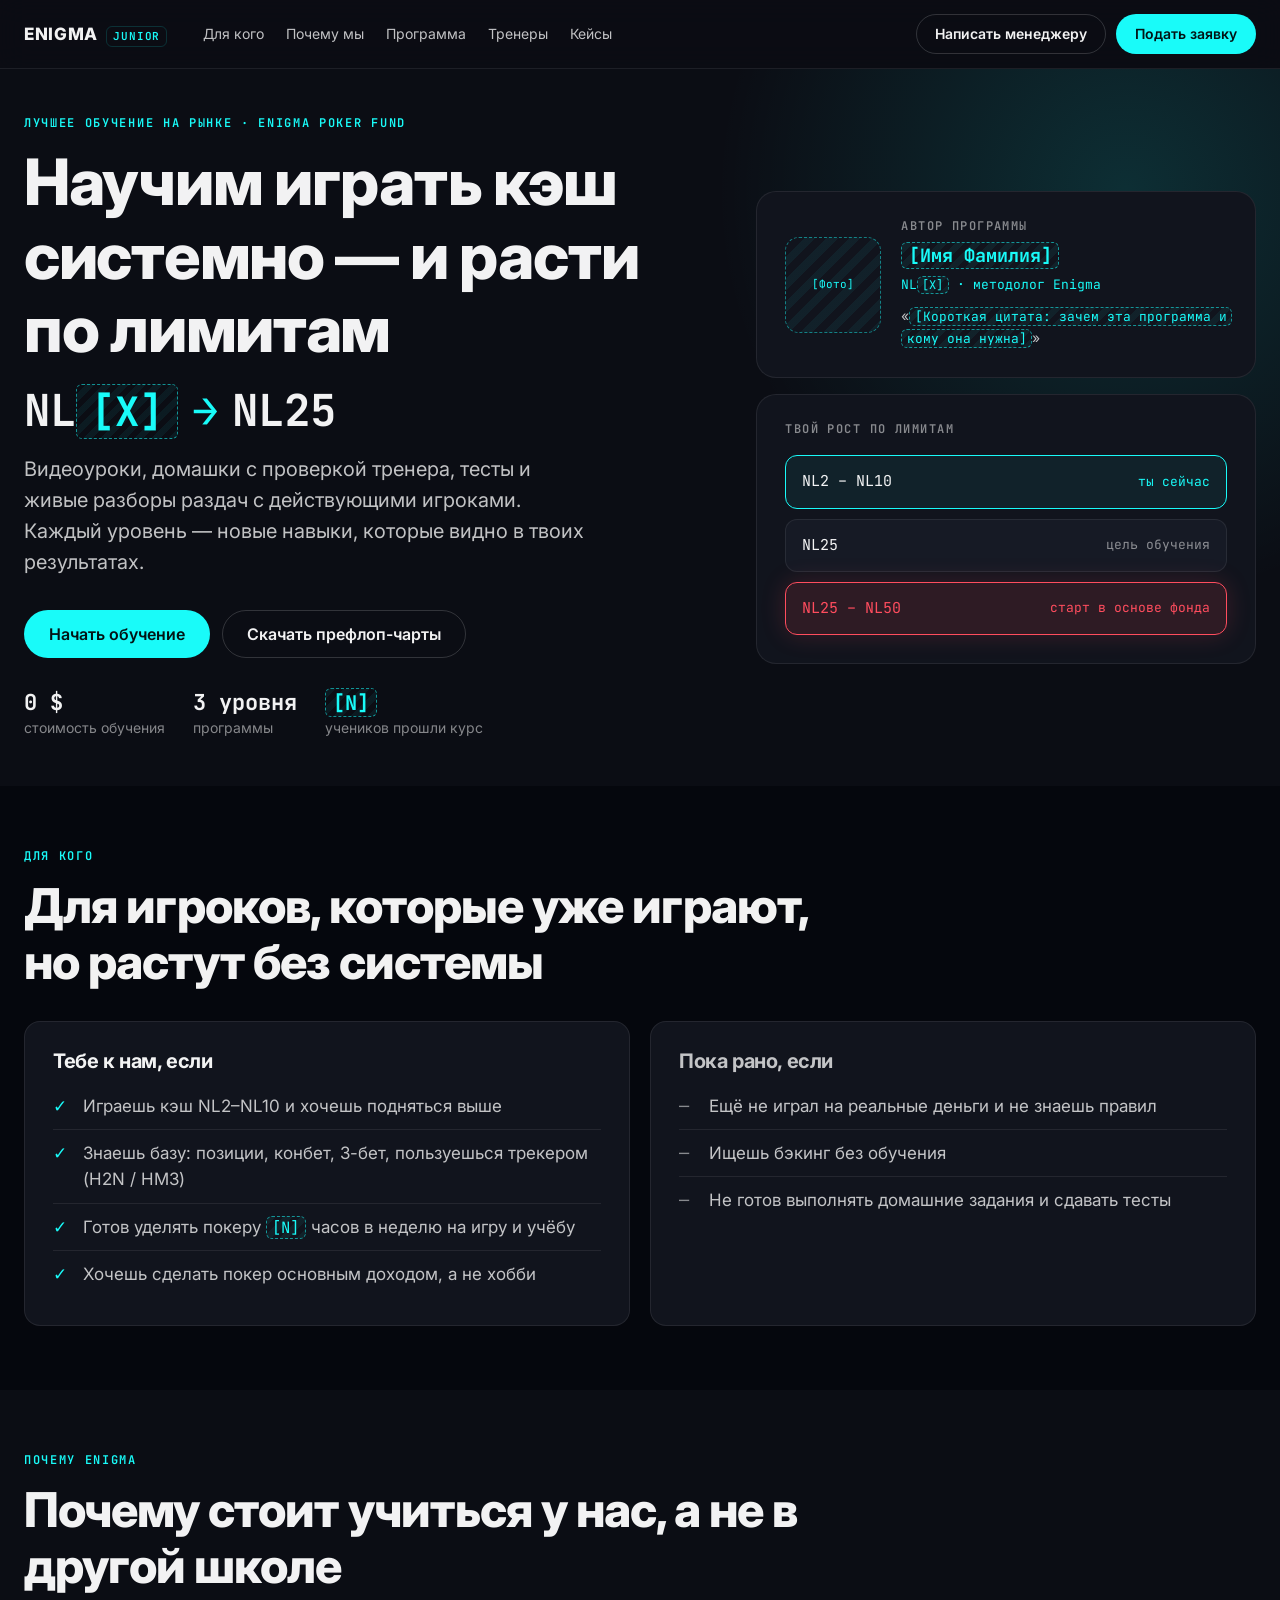
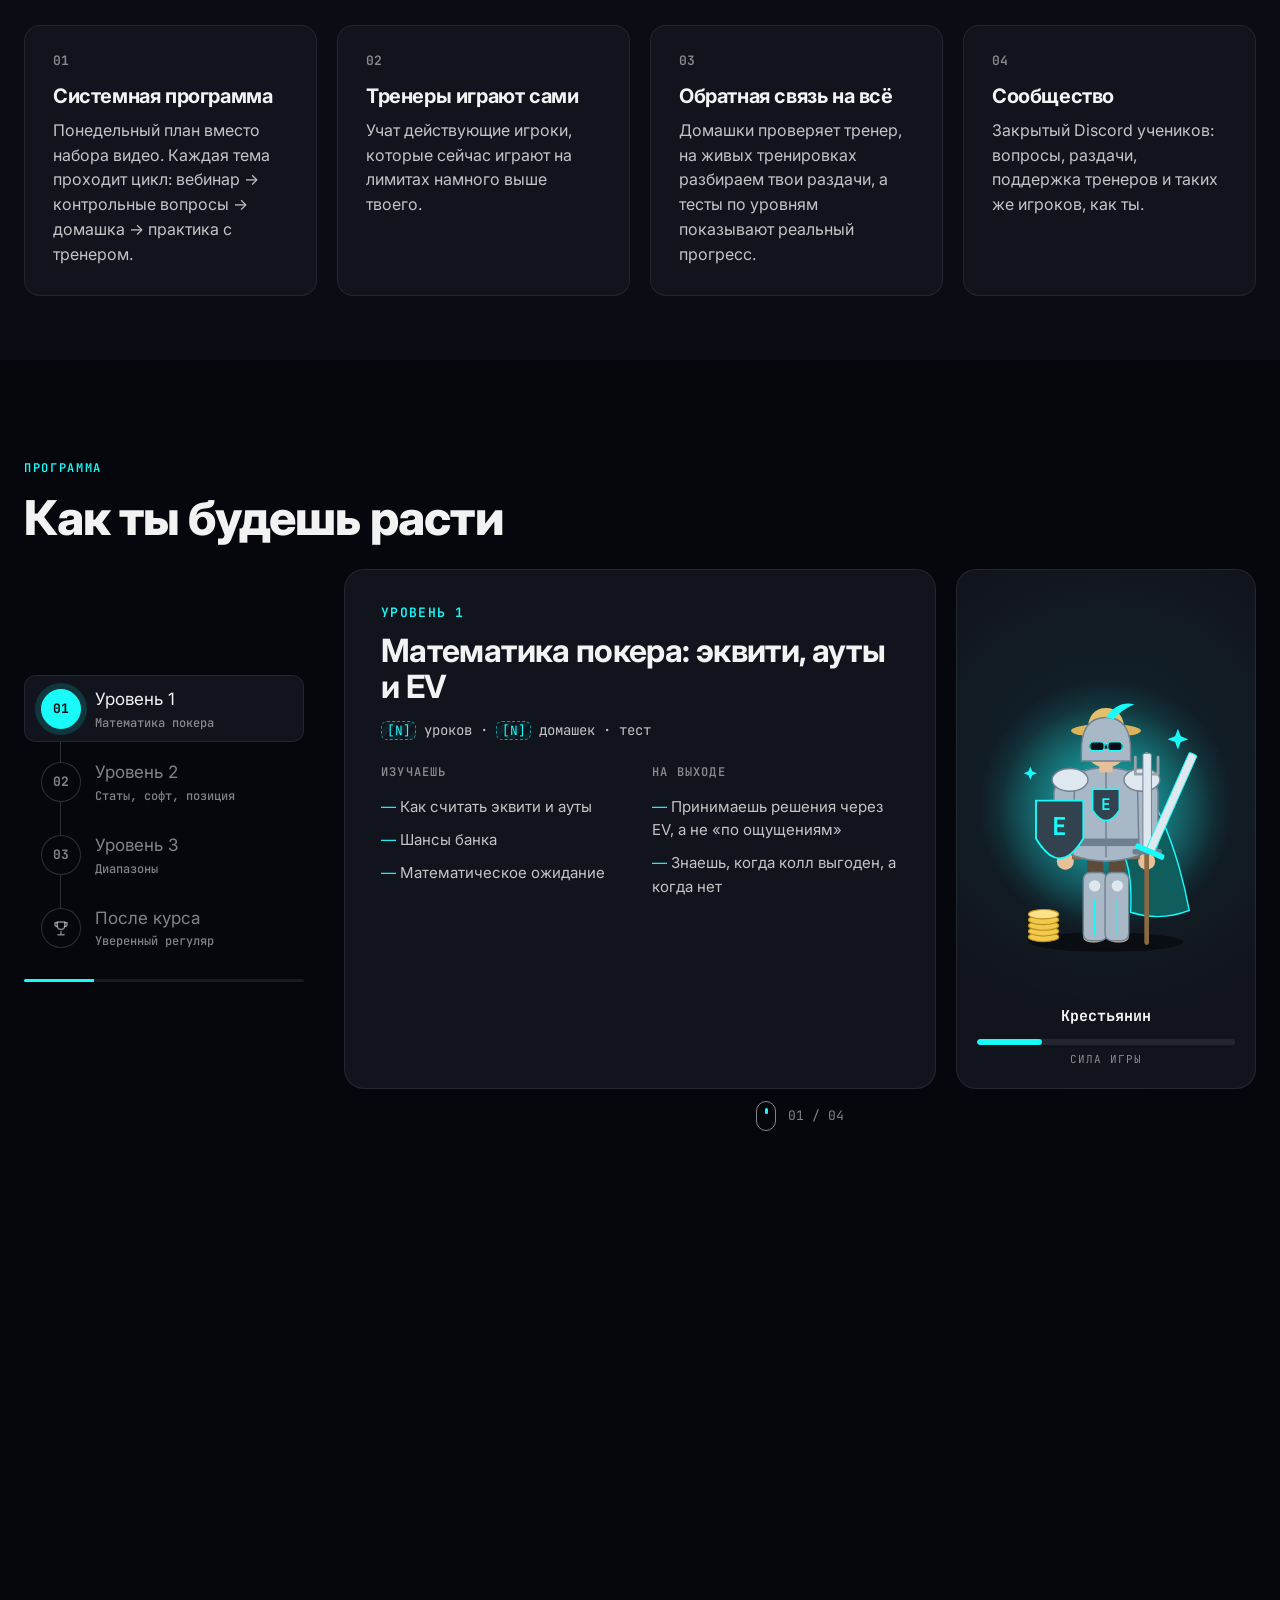
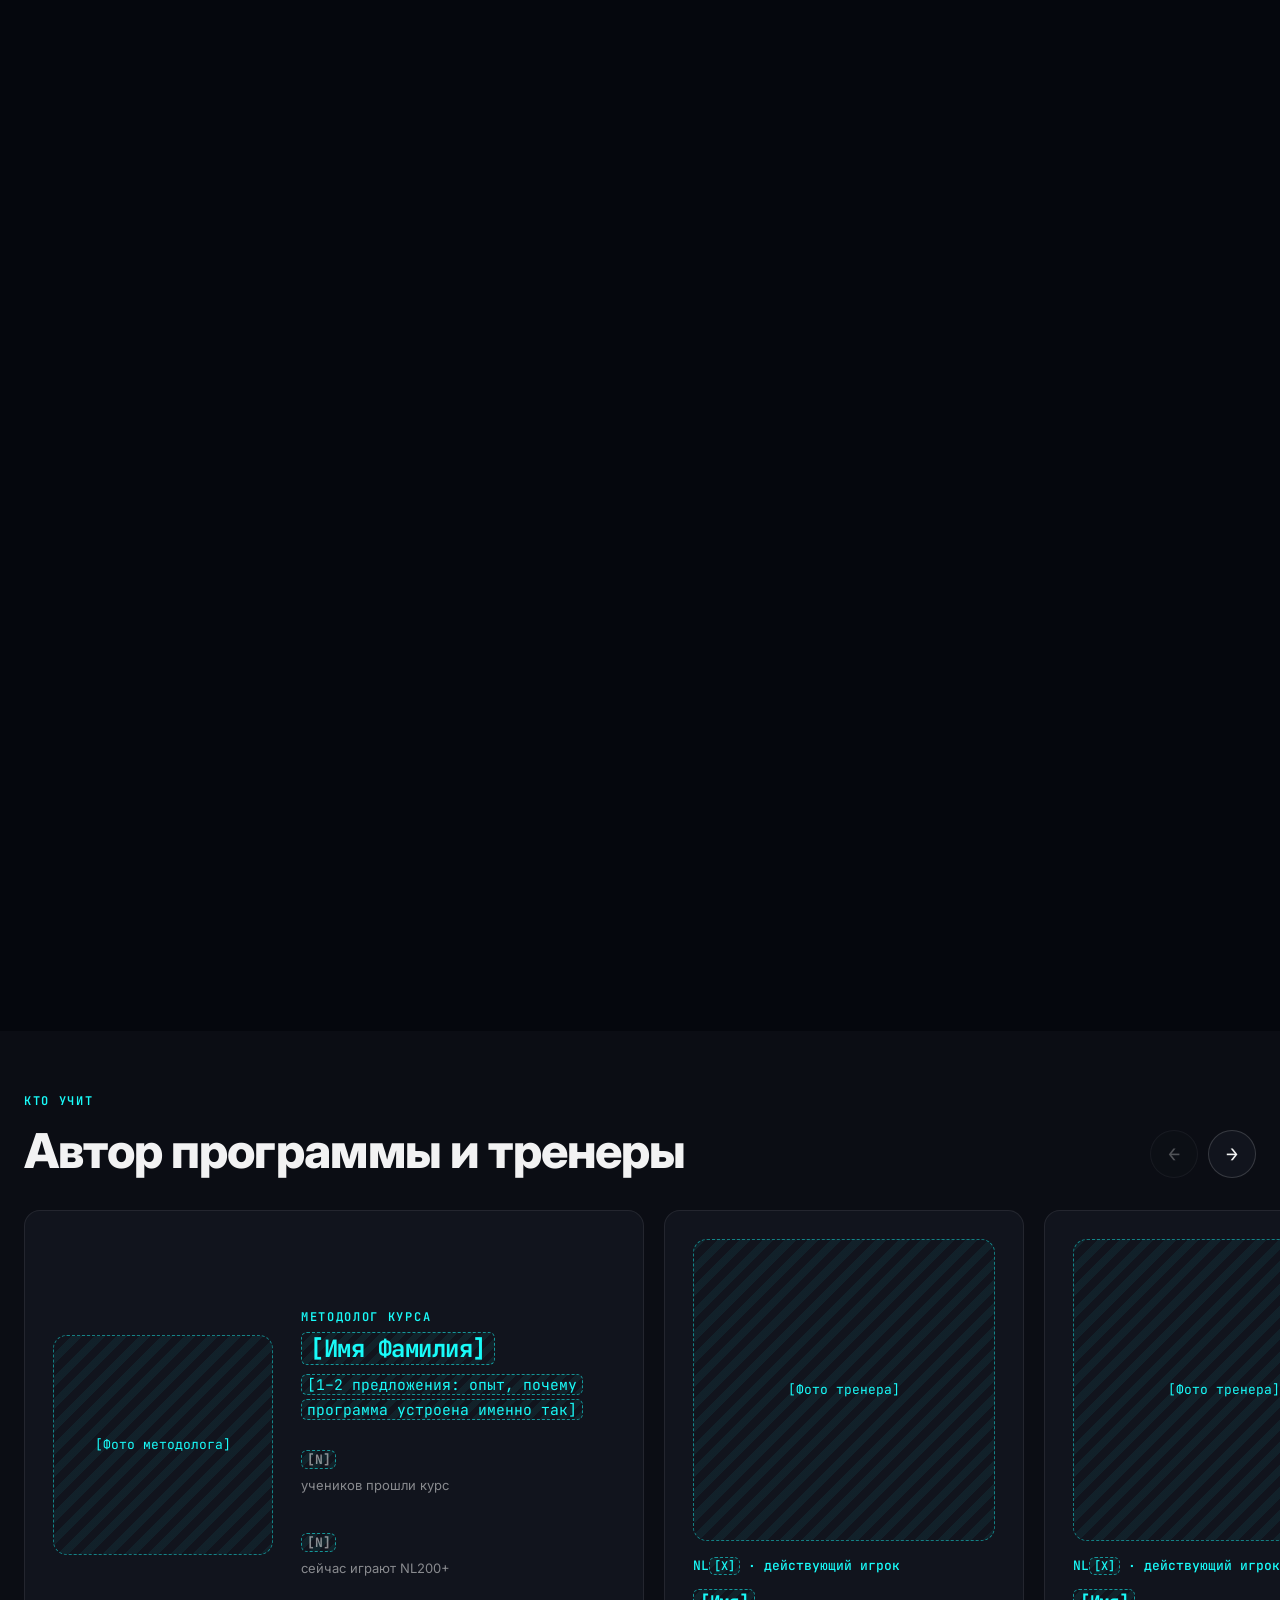
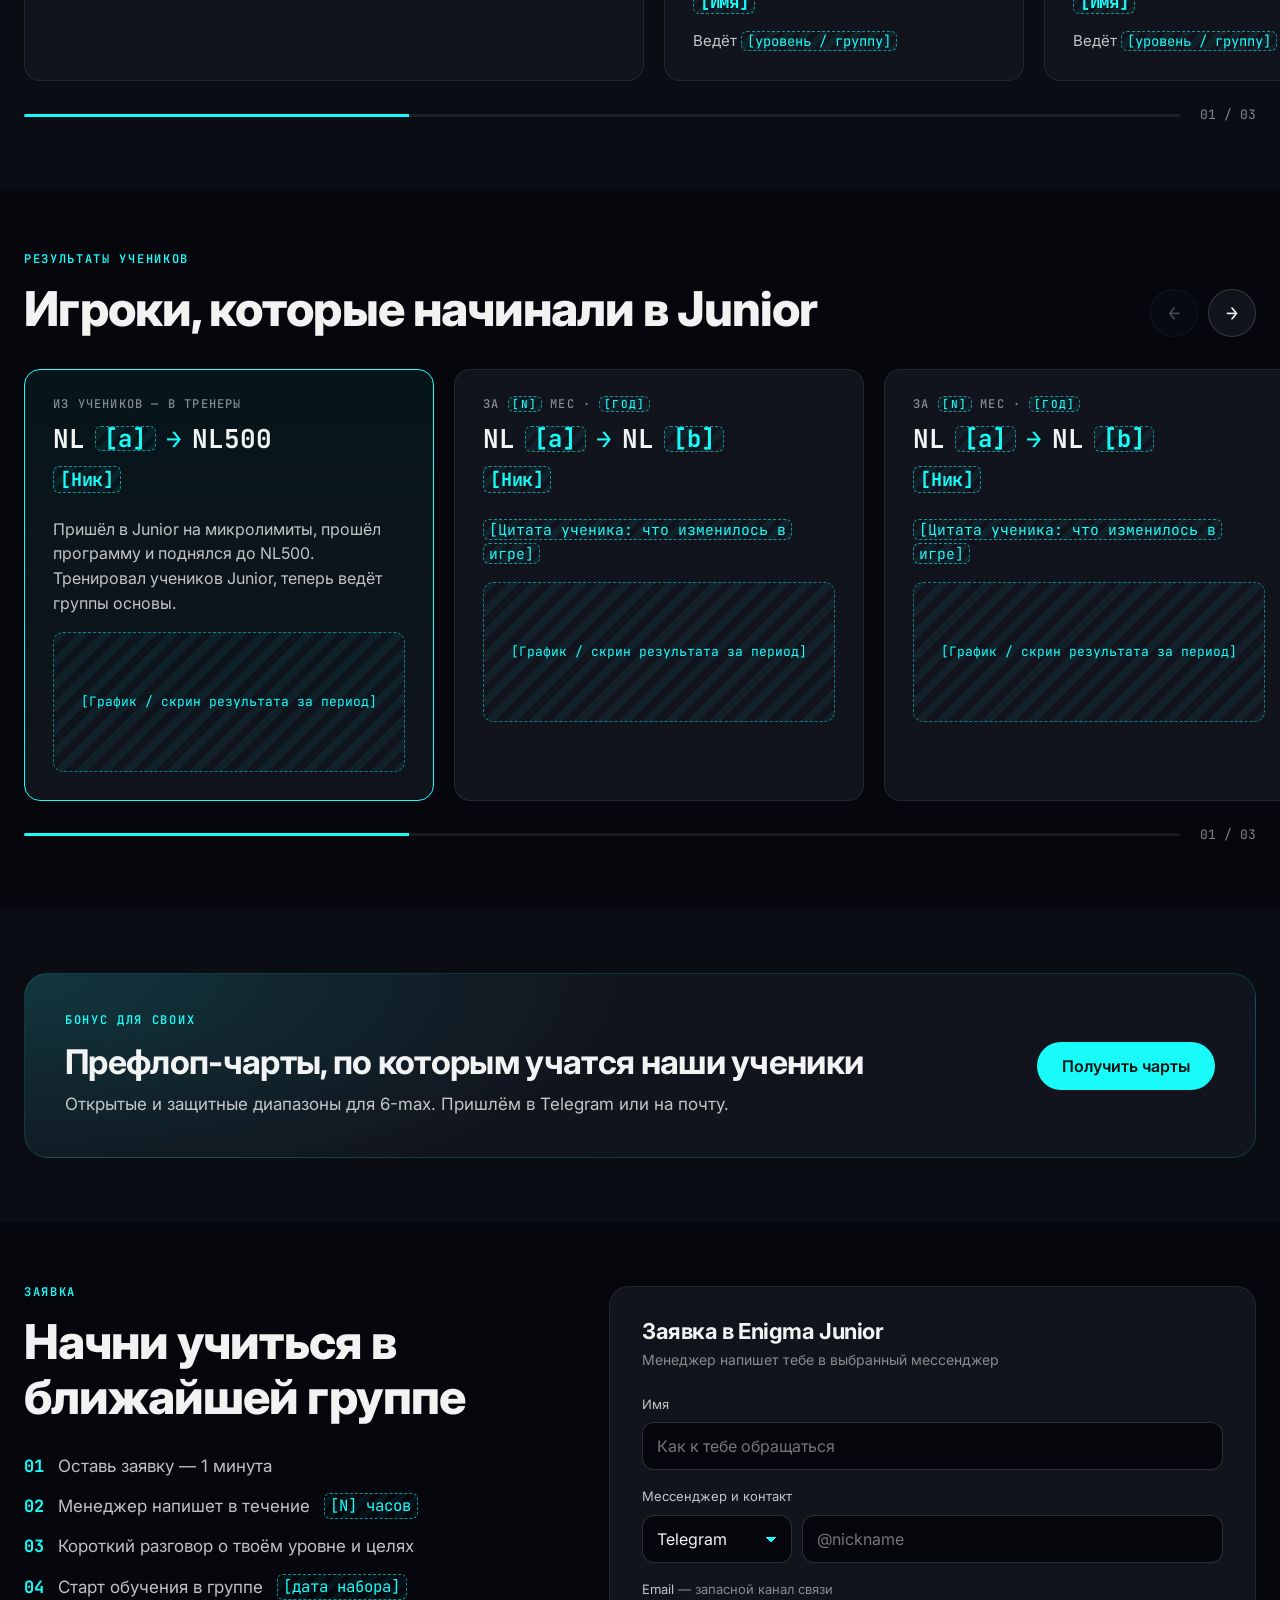
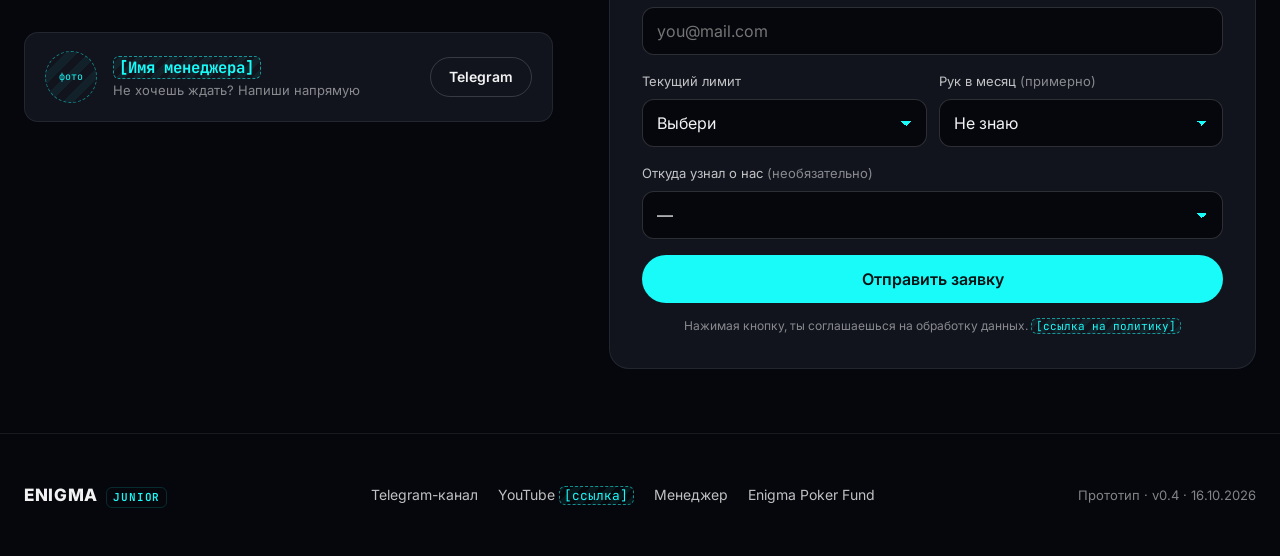
==== index.html @ eaa7ab3f "Prototype v0.4: arrow carousels, merged why-block, champion redraw, tighter spacing Co-Authored-By: " ====
<!DOCTYPE html>
<html lang="ru">
<head>
  <meta charset="UTF-8">
  <meta name="viewport" content="width=device-width, initial-scale=1.0">
  <meta name="robots" content="noindex, nofollow">
  <title>Enigma Junior — лучшее обучение кэшу для игроков NL2–NL10</title>
  <link rel="preconnect" href="https://fonts.googleapis.com">
  <link rel="preconnect" href="https://fonts.gstatic.com" crossorigin>
  <link href="https://fonts.googleapis.com/css2?family=Inter:wght@400;500;600;700;800&family=JetBrains+Mono:wght@400;500;600;700&display=swap" rel="stylesheet">
  <link rel="stylesheet" href="styles.css?v=0.4">
</head>
<body>

  <!-- Header -->
  <header class="header">
    <div class="wrap">
      <a href="#top" class="logo">ENIGMA <span class="logo-tag">JUNIOR</span></a>
      <nav class="nav">
        <a href="#fit">Для кого</a>
        <a href="#why">Почему мы</a>
        <a href="#program">Программа</a>
        <a href="#coaches">Тренеры</a>
        <a href="#cases">Кейсы</a>
      </nav>
      <div class="header-actions">
        <a class="btn btn-ghost btn-sm" href="#" data-manager>Написать менеджеру</a>
        <button class="btn btn-primary btn-sm" data-open-apply>Подать заявку</button>
      </div>
    </div>
  </header>

  <main id="top">

    <!-- Hero -->
    <section class="hero">
      <div class="wrap hero-grid">
        <div class="reveal">
          <div class="eyebrow">Лучшее обучение на рынке · Enigma Poker Fund</div>
          <h1>Научим играть кэш системно — и расти по лимитам</h1>
          <div class="hero-route">
            <span>NL<span class="ph">[X]</span></span>
            <span class="arrow">→</span>
            <span>NL25</span>
          </div>
          <p class="hero-sub">Видеоуроки, домашки с проверкой тренера, тесты и живые разборы раздач с действующими игроками. Каждый уровень — новые навыки, которые видно в твоих результатах.</p>
          <div class="hero-cta">
            <button class="btn btn-primary" data-open-apply>Начать обучение</button>
            <a class="btn btn-ghost" href="lead-magnet.html">Скачать префлоп-чарты</a>
          </div>
          <div class="hero-facts">
            <div><b>0 $</b>стоимость обучения</div>
            <div><b>3 уровня</b>программы</div>
            <div><b><span class="ph">[N]</span></b>учеников прошли курс</div>
          </div>
        </div>
        <div class="hero-side reveal">
          <div class="hero-card hero-author">
            <div class="ph-block avatar-lg">[Фото]</div>
            <div>
              <div class="hero-card-title">Автор программы</div>
              <div class="author-name"><span class="ph">[Имя Фамилия]</span></div>
              <div class="author-meta mono">NL<span class="ph">[X]</span> · методолог Enigma</div>
              <p class="author-quote">«<span class="ph">[Короткая цитата: зачем эта программа и кому она нужна]</span>»</p>
            </div>
          </div>
          <div class="hero-card">
            <div class="hero-card-title">Твой рост по лимитам</div>
            <ul class="ladder">
              <li class="on"><span>NL2 – NL10</span><span>ты сейчас</span></li>
              <li><span>NL25</span><span>цель обучения</span></li>
              <li class="hot"><span>NL25 – NL50</span><span>старт в основе фонда</span></li>
            </ul>
          </div>
        </div>
      </div>
    </section>

    <!-- Who it is for -->
    <section class="section-alt" id="fit">
      <div class="wrap">
        <div class="eyebrow">Для кого</div>
        <h2 class="section-title">Для игроков, которые уже играют, но растут без системы</h2>
        <div class="fit-grid">
          <div class="card reveal">
            <h3>Тебе к нам, если</h3>
            <ul class="fit-list">
              <li><span class="mark">✓</span><span>Играешь кэш NL2–NL10 и хочешь подняться выше</span></li>
              <li><span class="mark">✓</span><span>Знаешь базу: позиции, конбет, 3-бет, пользуешься трекером (H2N / HM3)</span></li>
              <li><span class="mark">✓</span><span>Готов уделять покеру <span class="ph">[N]</span> часов в неделю на игру и учёбу</span></li>
              <li><span class="mark">✓</span><span>Хочешь сделать покер основным доходом, а не хобби</span></li>
            </ul>
          </div>
          <div class="card fit-no reveal">
            <h3>Пока рано, если</h3>
            <ul class="fit-list">
              <li><span class="mark">—</span><span>Ещё не играл на реальные деньги и не знаешь правил</span></li>
              <li><span class="mark">—</span><span>Ищешь бэкинг без обучения</span></li>
              <li><span class="mark">—</span><span>Не готов выполнять домашние задания и сдавать тесты</span></li>
            </ul>
          </div>
        </div>
      </div>
    </section>

    <!-- Why Enigma (merged with "what's included") -->
    <section id="why">
      <div class="wrap">
        <div class="eyebrow">Почему Enigma</div>
        <h2 class="section-title">Почему стоит учиться у нас, а не в другой школе</h2>
        <div class="grid grid-4">
          <div class="card why-card reveal">
            <span class="num">01</span>
            <h3>Системная программа</h3>
            <p>Понедельный план вместо набора видео. Каждая тема проходит цикл: вебинар → контрольные вопросы → домашка → практика с тренером.</p>
          </div>
          <div class="card why-card reveal">
            <span class="num">02</span>
            <h3>Тренеры играют сами</h3>
            <p>Учат действующие игроки, которые сейчас играют на лимитах намного выше твоего.</p>
          </div>
          <div class="card why-card reveal">
            <span class="num">03</span>
            <h3>Обратная связь на всё</h3>
            <p>Домашки проверяет тренер, на живых тренировках разбираем твои раздачи, а тесты по уровням показывают реальный прогресс.</p>
          </div>
          <div class="card why-card reveal">
            <span class="num">04</span>
            <h3>Сообщество</h3>
            <p>Закрытый Discord учеников: вопросы, раздачи, поддержка тренеров и таких же игроков, как ты.</p>
          </div>
        </div>
      </div>
    </section>

    <!-- Program: levels + growing character -->
    <section class="section-alt scene-section" id="program">
      <div class="wrap">
        <div class="scene" data-scene>
          <div class="scene-sticky">
            <div class="scene-head">
              <div class="eyebrow">Программа</div>
              <h2 class="section-title">Как ты будешь расти</h2>
            </div>
            <div class="scene-grid">
            <div class="scene-side">
              <div class="scene-rail">
                <button><span class="idx">01</span><span class="txt">Уровень 1<small>Математика покера</small></span></button>
                <button><span class="idx">02</span><span class="txt">Уровень 2<small>Статы, софт, позиция</small></span></button>
                <button><span class="idx">03</span><span class="txt">Уровень 3<small>Диапазоны</small></span></button>
                <button><span class="idx"><svg class="trophy" viewBox="0 0 24 24" width="18" height="18" fill="none" stroke="currentColor" stroke-width="2" stroke-linecap="round" stroke-linejoin="round" aria-hidden="true"><path d="M8 21h8M12 17v4M7 4h10v5a5 5 0 0 1-10 0V4z"/><path d="M17 5h3v2a3 3 0 0 1-3 3M7 5H4v2a3 3 0 0 0 3 3"/></svg></span><span class="txt">После курса<small>Уверенный регуляр</small></span></button>
              </div>
              <div class="scene-progress"><i data-scene-progress></i></div>
            </div>

            <div class="scene-stage path-stage">
              <div class="path-panels">
                <article class="scene-panel">
                  <div class="when">Уровень 1</div>
                  <h3>Математика покера: эквити, ауты и EV</h3>
                  <div class="path-meta mono"><span class="ph">[N]</span> уроков · <span class="ph">[N]</span> домашек · тест</div>
                  <div class="path-cols">
                    <div><h4>Изучаешь</h4><ul><li>Как считать эквити и ауты</li><li>Шансы банка</li><li>Математическое ожидание</li></ul></div>
                    <div><h4>На выходе</h4><ul><li>Принимаешь решения через EV, а не «по ощущениям»</li><li>Знаешь, когда колл выгоден, а когда нет</li></ul></div>
                  </div>
                </article>
                <article class="scene-panel">
                  <div class="when">Уровень 2</div>
                  <h3>Статы, покерный софт и игра в позиции</h3>
                  <div class="path-meta mono"><span class="ph">[N]</span> уроков · <span class="ph">[N]</span> домашек · разбор своих раздач</div>
                  <div class="path-cols">
                    <div><h4>Изучаешь</h4><ul><li>Базовые статы и как их использовать</li><li>Покерный софт: трекер, HUD</li><li>Игру в позиции и без позиции</li></ul></div>
                    <div><h4>На выходе</h4><ul><li>Читаешь соперника по статам</li><li>Понимаешь, как позиция меняет розыгрыш</li></ul></div>
                  </div>
                </article>
                <article class="scene-panel">
                  <div class="when">Уровень 3</div>
                  <h3>Диапазоны от улицы к улице и финальный тест</h3>
                  <div class="path-meta mono"><span class="ph">[N]</span> уроков · финальный тест · 2 живые тренировки</div>
                  <div class="path-cols">
                    <div><h4>Изучаешь</h4><ul><li>Как вести диапазон от улицы к улице</li><li><span class="ph">[тема]</span></li><li><span class="ph">[тема]</span></li></ul></div>
                    <div><h4>На выходе</h4><ul><li>Думаешь диапазонами, а не конкретной рукой</li><li>Сдаёшь финальный тест</li></ul></div>
                  </div>
                </article>
                <article class="scene-panel">
                  <div class="when">После курса</div>
                  <h3>Подтверждаешь навыки и выходишь на NL25</h3>
                  <div class="path-meta mono">Стабильный плюс на NL25</div>
                  <div class="path-cols">
                    <div><h4>Что дальше</h4><ul><li>Созвонишься с главным тренером, чтобы подтвердить знания и навыки</li><li>Поговоришь с ментором: синхронизируете стратегию роста и ожидания</li></ul></div>
                    <div><h4>Результат</h4><ul><li>Если освоил всё — получишь приглашение в основной состав фонда на NL25–NL50</li></ul></div>
                  </div>
                </article>
              </div>

              <div class="figure-card">
                <svg class="hero-fig" data-figure data-level="1" viewBox="0 0 240 320" role="img" aria-label="Персонаж становится сильнее с каждым уровнем">
                  <defs>
                    <radialGradient id="aura" cx="50%" cy="50%" r="50%">
                      <stop offset="0%" stop-color="#19fbf9" stop-opacity=".45"/>
                      <stop offset="100%" stop-color="#19fbf9" stop-opacity="0"/>
                    </radialGradient>
                  </defs>

                  <!-- aura -->
                  <circle class="lv lv-3" cx="120" cy="175" r="100" fill="url(#aura)" opacity=".5"/>
                  <circle class="lv lv-4" cx="120" cy="170" r="118" fill="url(#aura)"/>
                  <ellipse cx="120" cy="296" rx="72" ry="9" fill="#000" opacity=".45"/>

                  <g class="fig-body">
                    <!-- cape (champion) -->
                    <path class="lv lv-4" d="M90 116 Q120 108 150 116 Q190 168 208 262 Q178 274 146 264 Q148 226 140 206 Z" fill="#0f5e5d" stroke="#19fbf9" stroke-width="1.5"/>

                    <!-- legs -->
                    <rect x="100" y="198" width="17" height="90" rx="5" fill="#5e4b37"/>
                    <rect x="123" y="198" width="17" height="90" rx="5" fill="#5e4b37"/>
                    <ellipse class="lv lv-1" cx="107" cy="291" rx="11" ry="5" fill="#e7c09a"/>
                    <ellipse class="lv lv-1" cx="133" cy="291" rx="11" ry="5" fill="#e7c09a"/>
                    <g class="lv lv-2">
                      <rect x="97" y="260" width="23" height="33" rx="5" fill="#4a2e19"/>
                      <rect x="120" y="260" width="23" height="33" rx="5" fill="#4a2e19"/>
                    </g>
                    <g class="lv lv-3 lv-4">
                      <rect x="96" y="222" width="25" height="72" rx="7" fill="#a9b8c6" stroke="#6f8191" stroke-width="1.5"/>
                      <rect x="119" y="222" width="25" height="72" rx="7" fill="#a9b8c6" stroke="#6f8191" stroke-width="1.5"/>
                      <circle cx="108" cy="236" r="6" fill="#dfe8ef"/>
                      <circle cx="132" cy="236" r="6" fill="#dfe8ef"/>
                      <line x1="108" y1="250" x2="108" y2="288" stroke="#19fbf9" stroke-width="1.5"/>
                      <line x1="132" y1="250" x2="132" y2="288" stroke="#19fbf9" stroke-width="1.5"/>
                    </g>

                    <!-- arms -->
                    <rect x="68" y="122" width="18" height="84" rx="9" fill="#8b6b47"/>
                    <rect x="154" y="122" width="18" height="84" rx="9" fill="#8b6b47"/>
                    <circle cx="77" cy="210" r="9" fill="#e7c09a"/>
                    <circle cx="163" cy="210" r="9" fill="#e7c09a"/>
                    <g class="lv lv-2">
                      <rect x="66" y="172" width="22" height="24" rx="4" fill="#6b4426"/>
                      <rect x="152" y="172" width="22" height="24" rx="4" fill="#6b4426"/>
                    </g>
                    <g class="lv lv-3 lv-4">
                      <rect x="65" y="126" width="24" height="76" rx="11" fill="#a9b8c6" stroke="#6f8191" stroke-width="1.5"/>
                      <rect x="151" y="126" width="24" height="76" rx="11" fill="#a9b8c6" stroke="#6f8191" stroke-width="1.5"/>
                    </g>

                    <!-- torso: peasant tunic -->
                    <path d="M90 118 Q120 108 150 118 L156 208 L84 208 Z" fill="#8b6b47"/>
                    <rect x="86" y="176" width="68" height="5" fill="#c9a36a"/>
                    <rect class="lv lv-1" x="126" y="148" width="13" height="13" fill="#a68558" transform="rotate(12 132 154)"/>
                    <!-- leather vest -->
                    <g class="lv lv-2">
                      <path d="M92 119 Q120 111 148 119 L153 202 L87 202 Z" fill="#6b4426"/>
                      <path d="M120 116 L120 200" stroke="#a07a4f" stroke-width="1.5" stroke-dasharray="4 4"/>
                      <rect x="86" y="182" width="68" height="8" fill="#3a2414"/>
                      <rect x="114" y="181" width="12" height="10" rx="2" fill="#f2c94c"/>
                    </g>
                    <!-- plate armor -->
                    <g class="lv lv-3 lv-4">
                      <path d="M87 118 Q120 104 153 118 L155 204 Q120 216 85 204 Z" fill="#a9b8c6" stroke="#6f8191" stroke-width="1.5"/>
                      <path d="M120 114 L120 206" stroke="#6f8191" stroke-width="1.5"/>
                      <path class="lv lv-3" d="M120 138 L132 152 L120 166 L108 152 Z" fill="#19fbf9"/>
                      <g class="lv lv-4">
                        <path d="M106 134 L134 134 L134 156 Q120 178 106 156 Z" fill="#33424f" stroke="#19fbf9" stroke-width="1.5"/>
                        <text x="120" y="156" text-anchor="middle" font-family="JetBrains Mono, monospace" font-weight="700" font-size="17" fill="#19fbf9">E</text>
                      </g>
                      <rect x="85" y="186" width="70" height="8" fill="#6f8191"/>
                      <ellipse cx="82" cy="124" rx="19" ry="12" fill="#dfe8ef" stroke="#6f8191" stroke-width="1.5"/>
                      <ellipse cx="158" cy="124" rx="19" ry="12" fill="#dfe8ef" stroke="#6f8191" stroke-width="1.5"/>
                    </g>

                    <!-- head -->
                    <rect x="113" y="102" width="14" height="14" fill="#e7c09a"/>
                    <circle cx="120" cy="88" r="23" fill="#e7c09a"/>
                    <path d="M97 86 Q98 62 120 62 Q143 62 143 86 Q132 73 120 75 Q106 75 97 86 Z" fill="#4a3426"/>
                    <circle cx="112" cy="90" r="2.3" fill="#2a1d14"/>
                    <circle cx="128" cy="90" r="2.3" fill="#2a1d14"/>
                    <path class="lv lv-1" d="M113 102 Q120 98 127 102" stroke="#2a1d14" stroke-width="2" fill="none" stroke-linecap="round"/>
                    <path class="lv lv-2" d="M113 100 L127 100" stroke="#2a1d14" stroke-width="2" stroke-linecap="round"/>
                    <path class="lv lv-4" d="M112 99 Q121 105 129 97" stroke="#2a1d14" stroke-width="2.2" fill="none" stroke-linecap="round"/>

                    <!-- peasant hat -->
                    <g class="lv lv-1">
                      <path d="M100 72 Q102 48 120 48 Q138 48 140 72 Z" fill="#e3c06a"/>
                      <ellipse cx="120" cy="72" rx="37" ry="7" fill="#d9b45a"/>
                      <rect x="101" y="64" width="38" height="5" fill="#a07a3a"/>
                    </g>
                    <!-- squire headband -->
                    <rect class="lv lv-2" x="97" y="74" width="46" height="6" rx="3" fill="#6b4426"/>
                    <!-- knight helmet -->
                    <g class="lv lv-3">
                      <path d="M94 96 Q93 58 120 58 Q147 58 146 96 L146 104 L94 104 Z" fill="#a9b8c6" stroke="#6f8191" stroke-width="1.5"/>
                      <rect x="102" y="86" width="36" height="5" rx="2" fill="#1a2430"/>
                      <path d="M120 58 Q132 40 150 44 Q136 50 128 60 Z" fill="#19fbf9"/>
                    </g>
                    <!-- champion sunglasses -->
                    <g class="lv lv-4">
                      <rect x="103" y="84" width="15" height="9" rx="3" fill="#0b0d14" stroke="#19fbf9" stroke-width="1.2"/>
                      <rect x="122" y="84" width="15" height="9" rx="3" fill="#0b0d14" stroke="#19fbf9" stroke-width="1.2"/>
                      <line x1="118" y1="87" x2="122" y2="87" stroke="#19fbf9" stroke-width="1.2"/>
                    </g>

                    <!-- level 1: pitchfork -->
                    <g class="lv lv-1">
                      <line x1="163" y1="118" x2="163" y2="296" stroke="#8a6a43" stroke-width="5" stroke-linecap="round"/>
                      <path d="M151 118 L175 118 M151 118 L151 100 M163 118 L163 96 M175 118 L175 100" stroke="#9aa3a9" stroke-width="3" fill="none" stroke-linecap="round"/>
                    </g>
                    <!-- level 2: short sword + wooden shield -->
                    <g class="lv lv-2">
                      <rect x="160" y="146" width="7" height="52" rx="2" fill="#dfe8ef"/>
                      <rect x="152" y="198" width="23" height="5" rx="2" fill="#6b4426"/>
                      <circle cx="70" cy="184" r="25" fill="#7a5532" stroke="#c8a46a" stroke-width="3"/>
                      <circle cx="70" cy="184" r="5" fill="#c8a46a"/>
                    </g>
                    <!-- level 3: longsword + kite shield -->
                    <g class="lv lv-3">
                      <rect x="159" y="96" width="9" height="102" rx="2" fill="#dfe8ef" stroke="#6f8191"/>
                      <rect x="148" y="197" width="31" height="6" rx="2" fill="#6f8191"/>
                      <path d="M46 146 L96 146 L96 186 Q71 228 46 186 Z" fill="#33424f" stroke="#19fbf9" stroke-width="2"/>
                      <text x="71" y="182" text-anchor="middle" font-family="JetBrains Mono, monospace" font-weight="700" font-size="26" fill="#19fbf9">E</text>
                    </g>
                    <!-- champion: sword on shoulder + chips -->
                    <g class="lv lv-4">
                      <g transform="rotate(24 163 206)">
                        <rect x="159" y="86" width="9" height="112" rx="2" fill="#dfe8ef" stroke="#19fbf9"/>
                        <rect x="147" y="196" width="33" height="6" rx="2" fill="#19fbf9"/>
                      </g>
                      <g>
                        <ellipse cx="54" cy="290" rx="16" ry="5" fill="#f2c94c" stroke="#b8901f" stroke-width="1.2"/>
                        <ellipse cx="54" cy="284" rx="16" ry="5" fill="#f2c94c" stroke="#b8901f" stroke-width="1.2"/>
                        <ellipse cx="54" cy="278" rx="16" ry="5" fill="#f2c94c" stroke="#b8901f" stroke-width="1.2"/>
                        <ellipse cx="54" cy="272" rx="16" ry="5" fill="#f2c94c" stroke="#b8901f" stroke-width="1.2"/>
                        <ellipse cx="54" cy="266" rx="16" ry="5" fill="#ffe08a" stroke="#b8901f" stroke-width="1.2"/>
                      </g>
                      <path d="M196 70 l3 8 8 3 -8 3 -3 8 -3 -8 -8 -3 8 -3 Z" fill="#19fbf9"/>
                      <path d="M40 110 l2 5 5 2 -5 2 -2 5 -2 -5 -5 -2 5 -2 Z" fill="#19fbf9"/>
                    </g>
                  </g>
                </svg>
                <div class="fig-caption">
                  <div class="fig-name mono" data-figure-name>Крестьянин</div>
                  <div class="fig-bar"><i data-figure-bar></i></div>
                  <div class="fig-label mono">сила игры</div>
                </div>
              </div>

              <div class="scene-cue" data-scene-cue><span class="mouse"></span><span class="mono" data-scene-count>01 / 04</span></div>
            </div>
            </div>
          </div>
        </div>
      </div>
    </section>

    <!-- Methodologist & coaches: arrow carousel -->
    <section id="coaches">
      <div class="wrap" data-carousel>
        <div class="carousel-head">
          <div>
            <div class="eyebrow">Кто учит</div>
            <h2 class="section-title">Автор программы и тренеры</h2>
          </div>
          <div class="carousel-nav">
            <button class="arrow-btn" data-carousel-prev aria-label="Назад">←</button>
            <button class="arrow-btn" data-carousel-next aria-label="Вперёд">→</button>
          </div>
        </div>
        <div class="carousel-track" data-carousel-track>
            <div class="card methodologist">
              <div class="ph-block">[Фото методолога]</div>
              <div>
                <div class="eyebrow" style="margin-bottom:10px">Методолог курса</div>
                <h3 style="font-size:26px"><span class="ph">[Имя Фамилия]</span></h3>
                <p class="muted" style="margin-top:10px"><span class="ph">[1–2 предложения: опыт, почему программа устроена именно так]</span></p>
                <div class="stats">
                  <div><b><span class="ph">[N]</span></b><span>учеников прошли курс</span></div>
                  <div><b><span class="ph">[N]</span></b><span>сейчас играют NL200+</span></div>
                </div>
              </div>
            </div>
            <div class="card person">
              <div class="ph-block">[Фото тренера]</div>
              <div class="meta">NL<span class="ph">[X]</span> · действующий игрок</div>
              <h3><span class="ph">[Имя]</span></h3>
              <p class="muted">Ведёт <span class="ph">[уровень / группу]</span></p>
            </div>
            <div class="card person">
              <div class="ph-block">[Фото тренера]</div>
              <div class="meta">NL<span class="ph">[X]</span> · действующий игрок</div>
              <h3><span class="ph">[Имя]</span></h3>
              <p class="muted">Ведёт <span class="ph">[уровень / группу]</span></p>
            </div>
        </div>
        <div class="carousel-foot">
          <div class="carousel-bar"><i data-carousel-progress></i></div>
          <span class="mono" data-carousel-count></span>
        </div>
      </div>
    </section>

    <!-- Cases: arrow carousel -->
    <section class="section-alt" id="cases">
      <div class="wrap" data-carousel>
        <div class="carousel-head">
          <div>
            <div class="eyebrow">Результаты учеников</div>
            <h2 class="section-title">Игроки, которые начинали в Junior</h2>
          </div>
          <div class="carousel-nav">
            <button class="arrow-btn" data-carousel-prev aria-label="Назад">←</button>
            <button class="arrow-btn" data-carousel-next aria-label="Вперёд">→</button>
          </div>
        </div>
        <div class="carousel-track" data-carousel-track>
            <div class="card case featured">
              <div class="case-tag">Из учеников — в тренеры</div>
              <div class="case-route">NL<span class="ph">[a]</span><span class="arrow">→</span>NL500</div>
              <h3><span class="ph">[Ник]</span></h3>
              <p>Пришёл в Junior на микролимиты, прошёл программу и поднялся до NL500. Тренировал учеников Junior, теперь ведёт группы основы.</p>
              <div class="ph-block">[График / скрин результата за период]</div>
            </div>
            <div class="card case">
              <div class="case-tag">За <span class="ph">[N]</span> мес · <span class="ph">[год]</span></div>
              <div class="case-route">NL<span class="ph">[a]</span><span class="arrow">→</span>NL<span class="ph">[b]</span></div>
              <h3><span class="ph">[Ник]</span></h3>
              <p><span class="ph">[Цитата ученика: что изменилось в игре]</span></p>
              <div class="ph-block">[График / скрин результата за период]</div>
            </div>
            <div class="card case">
              <div class="case-tag">За <span class="ph">[N]</span> мес · <span class="ph">[год]</span></div>
              <div class="case-route">NL<span class="ph">[a]</span><span class="arrow">→</span>NL<span class="ph">[b]</span></div>
              <h3><span class="ph">[Ник]</span></h3>
              <p><span class="ph">[Цитата ученика: что изменилось в игре]</span></p>
              <div class="ph-block">[График / скрин результата за период]</div>
            </div>
        </div>
        <div class="carousel-foot">
          <div class="carousel-bar"><i data-carousel-progress></i></div>
          <span class="mono" data-carousel-count></span>
        </div>
      </div>
    </section>

    <!-- Lead magnet banner -->
    <section>
      <div class="wrap">
        <div class="lm-banner reveal">
          <div>
            <div class="eyebrow">Бонус для своих</div>
            <h2>Префлоп-чарты, по которым учатся наши ученики</h2>
            <p>Открытые и защитные диапазоны для 6-max. Пришлём в Telegram или на почту.</p>
          </div>
          <a class="btn btn-primary" href="lead-magnet.html">Получить чарты</a>
        </div>
      </div>
    </section>

    <!-- Apply -->
    <section class="section-alt" id="apply">
      <div class="wrap apply-grid">
        <div class="reveal">
          <div class="eyebrow">Заявка</div>
          <h2 class="section-title">Начни учиться в ближайшей группе</h2>
          <ul class="apply-points">
            <li><b>01</b>Оставь заявку — 1 минута</li>
            <li><b>02</b>Менеджер напишет в течение <span class="ph">[N] часов</span></li>
            <li><b>03</b>Короткий разговор о твоём уровне и целях</li>
            <li><b>04</b>Старт обучения в группе <span class="ph">[дата набора]</span></li>
          </ul>
          <div class="manager">
            <div class="ph-block">фото</div>
            <div>
              <b><span class="ph">[Имя менеджера]</span></b>
              <small>Не хочешь ждать? Напиши напрямую</small>
            </div>
            <a class="btn btn-ghost btn-sm" style="margin-left:auto" href="#" data-manager>Telegram</a>
          </div>
        </div>
        <div class="form reveal" data-apply-form></div>
      </div>
    </section>

  </main>

  <footer class="footer">
    <div class="wrap">
      <a href="#top" class="logo">ENIGMA <span class="logo-tag">JUNIOR</span></a>
      <div class="footer-links">
        <a href="https://t.me/enigmapoker" target="_blank" rel="noopener">Telegram-канал</a>
        <a href="#" target="_blank" rel="noopener">YouTube <span class="ph">[ссылка]</span></a>
        <a href="#" data-manager>Менеджер</a>
        <a href="https://enigmapoker.pro" target="_blank" rel="noopener">Enigma Poker Fund</a>
      </div>
      <small>Прототип · v0.4 · 16.10.2026</small>
    </div>
  </footer>

  <div class="mobile-cta" data-mobile-cta>
    <button class="btn btn-primary btn-block" data-open-apply>Подать заявку</button>
  </div>

  <div class="modal" data-modal role="dialog" aria-modal="true" aria-label="Заявка на обучение Enigma Junior">
    <div class="form" data-apply-form data-in-modal></div>
  </div>

  <script src="main.js?v=0.4"></script>
</body>
</html>
---- styles.css ----
/**
 * Enigma Junior — prototype styles - VERSION 0.4
 *
 * v0.4 - Feedback round 3:
 * - Arrow carousels for coaches/cases, program title inside pinned area
 * - Tighter spacing, square author photo, figure back on mobile
 *
 * v0.3 - Feedback round 2:
 * - Coaches and cases: v0.1 cards in a horizontal carousel driven by vertical scroll
 * - Author card in hero, figure hidden on mobile
 *
 * v0.2 - Feedback round 1:
 * - Generic scroll-driven carousel (.scene) for program, coaches, cases
 * - Growing character figure for program levels
 * - Red highlight for fund start step; removed requirements, FAQ, notes styles
 *
 * v0.1 - Initial prototype:
 * - Palette and fonts taken from enigmamtt.pro (dark + #19FBF9, Inter + JetBrains Mono)
 */

:root {
  --bg: #0b0d14;
  --bg-deep: #05070d;
  --bg-card: #11141d;
  --bg-card-2: #161a25;
  --line: rgba(255, 255, 255, .08);
  --line-strong: rgba(255, 255, 255, .16);
  --accent: #19fbf9;
  --accent-hover: #4bfcfa;
  --accent-soft: rgba(25, 251, 249, .15);
  --accent-faint: rgba(25, 251, 249, .06);
  --text: rgba(255, 255, 255, .95);
  --text-2: rgba(255, 255, 255, .75);
  --text-3: rgba(255, 255, 255, .5);
  --danger: #ff6b6b;
  --hot: #ff4d5e;
  --hot-soft: rgba(255, 77, 94, .12);
  --radius: 16px;
  --radius-sm: 10px;
  --wrap: 1280px;
  --font: "Inter", system-ui, -apple-system, "Segoe UI", sans-serif;
  --mono: "JetBrains Mono", ui-monospace, monospace;
}

*,
*::before,
*::after { box-sizing: border-box; }

html { scroll-behavior: smooth; scroll-padding-top: 80px; }

body {
  margin: 0;
  background: var(--bg);
  color: var(--text);
  font-family: var(--font);
  font-size: 17px;
  line-height: 1.55;
  -webkit-font-smoothing: antialiased;
}

a { color: inherit; }
img { max-width: 100%; display: block; }
h1, h2, h3, h4 { margin: 0; line-height: 1.15; letter-spacing: -.02em; }
p { margin: 0; }
ul { margin: 0; padding: 0; list-style: none; }

.wrap { width: 100%; max-width: var(--wrap); margin: 0 auto; padding: 0 24px; }
.mono { font-family: var(--mono); }
.accent { color: var(--accent); }
.muted { color: var(--text-2); }

/* Placeholder marker: anything we don't know yet */
.ph {
  font-family: var(--mono);
  font-size: .92em;
  color: var(--accent);
  border: 1px dashed rgba(25, 251, 249, .55);
  background: repeating-linear-gradient(-45deg, var(--accent-faint) 0 6px, transparent 6px 12px);
  border-radius: 6px;
  padding: 0 .35em;
  -webkit-box-decoration-break: clone;
  box-decoration-break: clone;
}
.ph-block {
  border: 1px dashed rgba(25, 251, 249, .45);
  background: repeating-linear-gradient(-45deg, var(--accent-faint) 0 8px, transparent 8px 16px);
  border-radius: var(--radius-sm);
  color: var(--accent);
  font-family: var(--mono);
  font-size: 13px;
  display: grid;
  place-items: center;
  text-align: center;
  padding: 12px;
}
.note {
  display: inline-block;
  font-family: var(--mono);
  font-size: 12px;
  color: var(--text-3);
  border-left: 2px solid var(--accent-soft);
  padding-left: 10px;
  margin-top: 16px;
}

/* Buttons */
.btn {
  display: inline-flex;
  align-items: center;
  justify-content: center;
  gap: 8px;
  min-height: 48px;
  padding: 0 24px;
  border-radius: 999px;
  border: 1px solid transparent;
  font: 600 16px/1 var(--font);
  text-decoration: none;
  cursor: pointer;
  transition: background .2s, color .2s, border-color .2s, transform .2s;
}
.btn:active { transform: translateY(1px); }
.btn-primary { background: var(--accent); color: #031314; }
.btn-primary:hover { background: var(--accent-hover); }
.btn-ghost { background: transparent; color: var(--text); border-color: var(--line-strong); }
.btn-ghost:hover { border-color: var(--accent); color: var(--accent); }
.btn-sm { min-height: 40px; padding: 0 18px; font-size: 14px; }
.btn-block { width: 100%; }

/* Header */
.header {
  position: sticky;
  top: 0;
  z-index: 50;
  background: rgba(11, 13, 20, .82);
  backdrop-filter: blur(14px);
  -webkit-backdrop-filter: blur(14px);
  border-bottom: 1px solid var(--line);
}
.header .wrap { display: flex; align-items: center; gap: 24px; height: 68px; }
.logo { display: flex; align-items: baseline; gap: 8px; text-decoration: none; font-weight: 800; letter-spacing: .04em; }
.logo-tag {
  font: 600 11px/1 var(--mono);
  color: var(--accent);
  border: 1px solid var(--accent-soft);
  padding: 4px 6px;
  border-radius: 6px;
  letter-spacing: .08em;
}
.nav { display: flex; gap: 22px; margin-left: 12px; }
.nav a { text-decoration: none; color: var(--text-2); font-size: 14px; }
.nav a:hover { color: var(--accent); }
.header-actions { margin-left: auto; display: flex; gap: 10px; align-items: center; }

/* Sections */
section { padding: 64px 0; }
.section-alt { background: var(--bg-deep); }
.eyebrow {
  font: 600 12px/1 var(--mono);
  letter-spacing: .14em;
  text-transform: uppercase;
  color: var(--accent);
  margin-bottom: 16px;
}
.section-title { font-size: clamp(30px, 4.2vw, 48px); font-weight: 800; max-width: 820px; }
.section-lead { color: var(--text-2); font-size: 19px; max-width: 720px; margin-top: 16px; }
.grid { display: grid; gap: 20px; margin-top: 32px; }
.grid-2 { grid-template-columns: repeat(2, 1fr); }
.grid-3 { grid-template-columns: repeat(3, 1fr); }
.grid-4 { grid-template-columns: repeat(4, 1fr); }
.card {
  background: var(--bg-card);
  border: 1px solid var(--line);
  border-radius: var(--radius);
  padding: 28px;
}
.card h3 { font-size: 20px; margin-bottom: 10px; }
.card p { color: var(--text-2); font-size: 16px; }

/* Hero */
.hero { padding: 48px 0 48px; position: relative; overflow: hidden; }
.hero::before {
  content: "";
  position: absolute;
  inset: -40% -20% auto auto;
  width: 820px;
  height: 820px;
  background: radial-gradient(closest-side, rgba(25, 251, 249, .14), transparent);
  pointer-events: none;
}
.hero-grid { display: grid; grid-template-columns: 1.15fr .85fr; gap: 56px; align-items: center; position: relative; }
.hero h1 { font-size: clamp(36px, 5.4vw, 64px); font-weight: 800; }
.hero-route {
  display: inline-flex;
  align-items: center;
  gap: 14px;
  font: 700 clamp(28px, 4vw, 44px)/1 var(--mono);
  margin: 22px 0 6px;
}
.hero-route .arrow { color: var(--accent); }
.hero-sub { font-size: 20px; color: var(--text-2); margin-top: 16px; max-width: 560px; }
.hero-cta { display: flex; gap: 12px; flex-wrap: wrap; margin-top: 32px; }
.hero-facts { display: flex; gap: 28px; flex-wrap: wrap; margin-top: 32px; }
.hero-facts div { font-size: 14px; color: var(--text-3); }
.hero-facts b { display: block; font: 700 22px/1.2 var(--mono); color: var(--text); }

.hero-card { background: var(--bg-card); border: 1px solid var(--line); border-radius: 20px; padding: 28px; }
.hero-card-title { font: 600 12px/1 var(--mono); letter-spacing: .12em; color: var(--text-3); text-transform: uppercase; }
.ladder { margin-top: 20px; display: grid; gap: 10px; }
.ladder li {
  display: flex;
  align-items: center;
  justify-content: space-between;
  padding: 14px 16px;
  border-radius: 12px;
  border: 1px solid var(--line);
  background: var(--bg-card-2);
  font-family: var(--mono);
  font-size: 15px;
}
.ladder li span:last-child { color: var(--text-3); font-size: 13px; }
.ladder li.on { border-color: var(--accent); background: var(--accent-faint); }
.ladder li.on span:last-child { color: var(--accent); }
.ladder li.hot { border-color: var(--hot); background: var(--hot-soft); color: var(--hot); box-shadow: 0 0 24px rgba(255, 77, 94, .18); }
.ladder li.hot span:last-child { color: var(--hot); }

/* Fit block */
.fit-grid { display: grid; grid-template-columns: 1fr 1fr; gap: 20px; margin-top: 32px; }
.fit-list li { display: flex; gap: 12px; padding: 10px 0; color: var(--text-2); border-bottom: 1px solid var(--line); }
.fit-list li:last-child { border-bottom: 0; }
.fit-list .mark { font-family: var(--mono); color: var(--accent); flex: none; width: 18px; }
.fit-no .mark { color: var(--text-3); }
.fit-no h3 { color: var(--text-2); }

/* Included */
.inc-num { font: 700 34px/1 var(--mono); color: var(--accent); margin-bottom: 14px; }
.honest {
  margin-top: 28px;
  display: flex;
  gap: 16px;
  align-items: flex-start;
  padding: 20px 24px;
  border-radius: var(--radius);
  border: 1px solid var(--line-strong);
  background: var(--bg-card-2);
}
.honest b { color: var(--accent); font-family: var(--mono); flex: none; }

/* Scroll-driven carousel (program, coaches, cases) */
.scene-section { padding: 0; }
.scene { position: relative; }
.scene-sticky {
  position: sticky;
  top: var(--header-h, 68px);
  height: calc(100vh - var(--header-h, 68px));
  display: flex;
  flex-direction: column;
  justify-content: center;
  gap: 24px;
}
.scene-grid { display: grid; grid-template-columns: 280px 1fr; gap: 40px; align-items: center; }
.scene-rail .trophy { display: block; }
.scene-rail { display: grid; gap: 6px; position: relative; }
.scene-rail::before {
  content: "";
  position: absolute;
  left: 36px;
  top: 30px;
  bottom: 30px;
  width: 1px;
  background: var(--line-strong);
}
.scene-rail button {
  all: unset;
  cursor: pointer;
  position: relative;
  display: grid;
  grid-template-columns: 40px 1fr;
  align-items: center;
  gap: 14px;
  padding: 10px 16px;
  border-radius: 12px;
  border: 1px solid transparent;
  color: var(--text-3);
  transition: color .3s, border-color .3s, background .3s;
}
.scene-rail button:hover { color: var(--text-2); }
.scene-rail .idx {
  font: 700 13px/1 var(--mono);
  width: 40px;
  height: 40px;
  display: grid;
  place-items: center;
  border-radius: 50%;
  border: 1px solid var(--line-strong);
  background: var(--bg);
  transition: all .3s;
}
.section-alt .scene-rail .idx { background: var(--bg-deep); }
.scene-rail button.active { color: var(--text); border-color: var(--line); background: var(--bg-card); }
.scene-rail button.active .idx { background: var(--accent); color: #031314; border-color: var(--accent); box-shadow: 0 0 0 6px var(--accent-soft); }
.scene-rail button.done .idx { border-color: var(--accent); color: var(--accent); }
.scene-rail small { display: block; font: 500 12px/1.3 var(--mono); color: var(--text-3); margin-top: 3px; }
.scene-rail .ph { font-size: .85em; }
.scene-progress { height: 3px; background: var(--line); border-radius: 3px; margin-top: 18px; overflow: hidden; }
.scene-progress i { display: block; height: 100%; width: 0; background: var(--accent); transition: width .4s; }

.scene-stage { position: relative; height: min(520px, calc(100vh - var(--header-h, 68px) - 230px)); }
.scene-panel {
  position: absolute;
  inset: 0;
  background: var(--bg-card);
  border: 1px solid var(--line);
  border-radius: 20px;
  padding: 36px;
  opacity: 0;
  transform: translateY(48px) scale(.97);
  transition: opacity .5s, transform .5s;
  pointer-events: none;
  overflow: hidden;
}
.scene-panel.past { transform: translateY(-48px) scale(.97); }
.scene-panel.active { opacity: 1; transform: none; pointer-events: auto; }
.scene-panel .when { font: 600 13px/1 var(--mono); color: var(--accent); letter-spacing: .1em; text-transform: uppercase; margin-bottom: 14px; }
.scene-panel h3 { font-size: clamp(22px, 2.6vw, 32px); margin-bottom: 14px; }

.scene-cue {
  position: absolute;
  left: 50%;
  bottom: -42px;
  transform: translateX(-50%);
  display: flex;
  align-items: center;
  gap: 12px;
  color: var(--text-3);
  font-size: 13px;
  transition: opacity .3s;
}
.scene.is-last .scene-cue { opacity: .35; }
.scene.is-last .mouse::after { animation: none; opacity: 0; }
.mouse { width: 20px; height: 30px; border: 1.5px solid var(--text-3); border-radius: 10px; position: relative; }
.mouse::after {
  content: "";
  position: absolute;
  left: 50%;
  top: 6px;
  width: 3px;
  height: 6px;
  margin-left: -1.5px;
  border-radius: 2px;
  background: var(--accent);
  animation: wheel 1.6s infinite;
}
@keyframes wheel { 0% { opacity: 1; transform: translateY(0); } 100% { opacity: 0; transform: translateY(10px); } }

/* Program: panels + growing character */
.path-stage { display: grid; grid-template-columns: 1fr 300px; gap: 20px; }
.path-panels { position: relative; height: 100%; }
.path-meta { color: var(--text-2); font-size: 14px; margin-bottom: 24px; }
.path-cols { display: grid; grid-template-columns: 1fr 1fr; gap: 24px; }
.path-cols h4 { font: 600 12px/1 var(--mono); letter-spacing: .1em; text-transform: uppercase; color: var(--text-3); margin-bottom: 12px; }
.path-cols li { padding: 5px 0; color: var(--text-2); font-size: 15px; }
.path-cols li::before { content: "— "; color: var(--accent); }

.figure-card {
  position: relative;
  height: 100%;
  border-radius: 20px;
  border: 1px solid var(--line);
  background: radial-gradient(circle at 50% 40%, rgba(25, 251, 249, .08), transparent 70%), var(--bg-card);
  display: flex;
  flex-direction: column;
  align-items: center;
  justify-content: flex-end;
  padding: 16px 20px 20px;
  overflow: hidden;
}
.hero-fig { width: 100%; flex: 1; min-height: 0; }
.hero-fig .lv { opacity: 0; transition: opacity .5s; }
.hero-fig[data-level="1"] .lv-1,
.hero-fig[data-level="2"] .lv-2,
.hero-fig[data-level="3"] .lv-3,
.hero-fig[data-level="4"] .lv-4 { opacity: 1; }
.fig-body { transform-box: view-box; transform-origin: 120px 300px; transition: transform .6s cubic-bezier(.3, 1.4, .5, 1); }
.hero-fig[data-level="1"] .fig-body { transform: scale(.88); }
.hero-fig[data-level="2"] .fig-body { transform: scale(.94); }
.hero-fig[data-level="3"] .fig-body { transform: scale(1); }
.hero-fig[data-level="4"] .fig-body { transform: scale(1.04); }
.fig-caption { width: 100%; text-align: center; }
.fig-name { font-size: 15px; font-weight: 700; color: var(--text); }
.fig-bar { height: 6px; border-radius: 6px; background: var(--line); margin: 10px 0 6px; overflow: hidden; }
.fig-bar i { display: block; height: 100%; width: 25%; background: var(--accent); border-radius: 6px; transition: width .6s; }
.fig-label { font-size: 11px; color: var(--text-3); letter-spacing: .1em; text-transform: uppercase; }

/* Arrow carousel (coaches, cases) */
.carousel-head { display: flex; justify-content: space-between; align-items: flex-end; gap: 24px; }
.carousel-nav { display: flex; gap: 10px; flex: none; }
.arrow-btn {
  width: 48px;
  height: 48px;
  border-radius: 50%;
  border: 1px solid var(--line-strong);
  background: var(--bg-card);
  color: var(--text);
  font: 500 20px/1 var(--mono);
  cursor: pointer;
  transition: border-color .2s, color .2s, opacity .2s;
}
.arrow-btn:hover:not(:disabled) { border-color: var(--accent); color: var(--accent); }
.arrow-btn:disabled { opacity: .3; cursor: default; }
.carousel-track {
  display: flex;
  gap: 20px;
  --gutter: max(24px, calc((100vw - var(--wrap)) / 2 + 24px));
  margin: 32px calc(-1 * var(--gutter)) 0;
  padding: 0 var(--gutter);
  scroll-padding: 0 var(--gutter);
  overflow-x: auto;
  scroll-snap-type: x mandatory;
  scroll-behavior: smooth;
  scrollbar-width: none;
}
.carousel-track::-webkit-scrollbar { display: none; }
.carousel-track > .card { flex: 0 0 360px; scroll-snap-align: start; }
.carousel-track > .card.methodologist { flex-basis: 620px; }
.carousel-track > .card.case { flex-basis: 410px; }
.carousel-foot { display: flex; align-items: center; gap: 20px; margin-top: 24px; color: var(--text-3); font-size: 13px; }
.carousel-bar { flex: 1; height: 3px; border-radius: 3px; background: var(--line); overflow: hidden; }
.carousel-bar i { display: block; height: 100%; width: 0; background: var(--accent); transition: width .3s; }

/* Coach / case cards */
.person { display: grid; gap: 16px; align-content: start; }
.person .ph-block { aspect-ratio: 1 / 1; border-radius: 14px; }
.person h3 { font-size: 19px; margin: 0; }
.person .meta { font: 500 13px/1.4 var(--mono); color: var(--accent); }
.person p { font-size: 15px; }
.methodologist { display: grid; grid-template-columns: 220px 1fr; gap: 28px; align-items: center; }
.methodologist .ph-block { aspect-ratio: 1 / 1; border-radius: 14px; }
.methodologist .stats { display: flex; gap: 28px; flex-wrap: wrap; margin-top: 20px; }
.methodologist .stats b { display: block; font: 700 24px/1.2 var(--mono); }
.methodologist .stats span { font-size: 13px; color: var(--text-3); }
.case { display: grid; gap: 16px; align-content: start; }
.case-route { font: 700 26px/1 var(--mono); display: flex; align-items: center; gap: 10px; flex-wrap: wrap; }
.case-route .arrow { color: var(--accent); }
.case .ph-block { height: 140px; }
.case-tag { font: 500 12px/1 var(--mono); color: var(--text-3); text-transform: uppercase; letter-spacing: .1em; }
.case.featured { border-color: var(--accent); background: linear-gradient(180deg, var(--accent-faint), var(--bg-card)); }

/* Hero: author + ladder */
.hero-side { display: grid; gap: 16px; }
.hero-author { display: grid; grid-template-columns: 96px 1fr; gap: 20px; align-items: center; }
.avatar-lg { width: 96px; height: 96px; padding: 0; border-radius: 14px; font-size: 11px; }
.author-name { font-size: 20px; font-weight: 700; margin-top: 8px; }
.author-meta { font-size: 13px; color: var(--accent); margin-top: 4px; }
.author-quote { font-size: 14px; color: var(--text-2); margin-top: 10px; }

/* Why */
.why-card { position: relative; }
.why-card .num { font: 600 13px/1 var(--mono); color: var(--text-3); margin-bottom: 18px; display: block; }

/* Lead magnet banner */
.lm-banner {
  display: grid;
  grid-template-columns: 1fr auto;
  gap: 32px;
  align-items: center;
  padding: 40px;
  border-radius: 24px;
  border: 1px solid var(--accent-soft);
  background: radial-gradient(600px 240px at 0% 0%, var(--accent-soft), transparent), var(--bg-card);
}
.lm-banner h2 { font-size: clamp(24px, 3vw, 34px); }
.lm-banner p { color: var(--text-2); margin-top: 10px; }

/* Form */
.apply-grid { display: grid; grid-template-columns: .9fr 1.1fr; gap: 56px; align-items: start; }
.apply-points { margin-top: 28px; display: grid; gap: 14px; }
.apply-points li { display: flex; gap: 14px; color: var(--text-2); }
.apply-points b { font-family: var(--mono); color: var(--accent); flex: none; }
.manager {
  margin-top: 32px;
  display: flex;
  align-items: center;
  gap: 16px;
  padding: 18px 20px;
  border: 1px solid var(--line);
  border-radius: 14px;
  background: var(--bg-card);
}
.manager .ph-block { width: 52px; height: 52px; padding: 0; border-radius: 50%; font-size: 10px; flex: none; }
.manager small { color: var(--text-3); display: block; font-size: 13px; }

.form { background: var(--bg-card); border: 1px solid var(--line); border-radius: 20px; padding: 32px; }
.form h3 { font-size: 22px; margin-bottom: 4px; }
.form .hint { color: var(--text-3); font-size: 14px; margin-bottom: 24px; }
.field { display: grid; gap: 8px; margin-bottom: 16px; }
.field-row { display: grid; grid-template-columns: 150px 1fr; gap: 10px; }
.field-2 { display: grid; grid-template-columns: 1fr 1fr; gap: 12px; }
.field label { font-size: 13px; color: var(--text-2); }
.field label .opt { color: var(--text-3); }
.input,
.select {
  width: 100%;
  min-height: 48px;
  padding: 0 14px;
  border-radius: 12px;
  border: 1px solid var(--line-strong);
  background: var(--bg-deep);
  color: var(--text);
  font: 400 16px var(--font);
  outline: none;
  transition: border-color .2s, box-shadow .2s;
  appearance: none;
  -webkit-appearance: none;
}
.select {
  background-image: linear-gradient(45deg, transparent 50%, var(--accent) 50%), linear-gradient(135deg, var(--accent) 50%, transparent 50%);
  background-position: calc(100% - 20px) 21px, calc(100% - 15px) 21px;
  background-size: 5px 5px;
  background-repeat: no-repeat;
  padding-right: 36px;
}
.input:focus,
.select:focus { border-color: var(--accent); box-shadow: 0 0 0 3px var(--accent-soft); }
.field.invalid .input,
.field.invalid .select { border-color: var(--danger); }
.err { color: var(--danger); font-size: 13px; display: none; }
.field.invalid .err { display: block; }
.form-foot { font-size: 12px; color: var(--text-3); margin-top: 14px; text-align: center; }

.success { text-align: center; padding: 24px 8px; }
.success .check {
  width: 64px;
  height: 64px;
  border-radius: 50%;
  margin: 0 auto 20px;
  display: grid;
  place-items: center;
  background: var(--accent-soft);
  color: var(--accent);
  font: 700 28px/1 var(--mono);
}
.success h3 { font-size: 24px; margin-bottom: 10px; }
.success p { color: var(--text-2); }
.success .btns { display: grid; gap: 10px; margin-top: 24px; }

/* Modal */
.modal {
  position: fixed;
  inset: 0;
  z-index: 100;
  display: none;
  align-items: center;
  justify-content: center;
  padding: 20px;
  background: rgba(5, 7, 13, .78);
  backdrop-filter: blur(6px);
}
.modal.open { display: flex; }
.modal .form { width: 100%; max-width: 520px; max-height: calc(100vh - 40px); overflow: auto; position: relative; }
.modal-close {
  all: unset;
  cursor: pointer;
  position: absolute;
  top: 14px;
  right: 16px;
  font: 400 26px/1 var(--mono);
  color: var(--text-3);
  padding: 6px;
}
.modal-close:hover { color: var(--accent); }

/* Footer */
.footer { border-top: 1px solid var(--line); padding: 48px 0; background: var(--bg-deep); }
.footer .wrap { display: flex; gap: 32px; flex-wrap: wrap; justify-content: space-between; align-items: center; }
.footer-links { display: flex; gap: 20px; flex-wrap: wrap; }
.footer-links a { color: var(--text-2); text-decoration: none; font-size: 14px; }
.footer-links a:hover { color: var(--accent); }
.footer small { color: var(--text-3); font-size: 13px; }

/* Sticky mobile CTA */
.mobile-cta {
  display: none;
  position: fixed;
  left: 16px;
  right: 16px;
  bottom: 16px;
  z-index: 60;
  transform: translateY(120%);
  transition: transform .3s;
}
.mobile-cta.show { transform: none; }

/* Lead magnet page */
.lm-hero { padding: 80px 0; }
.lm-grid { display: grid; grid-template-columns: 1fr 1fr; gap: 56px; align-items: center; }
.lm-preview { display: grid; grid-template-columns: repeat(13, 1fr); gap: 3px; padding: 20px; background: var(--bg-card); border: 1px solid var(--line); border-radius: 20px; }
.lm-preview i { aspect-ratio: 1 / 1; border-radius: 3px; background: var(--bg-card-2); }
.lm-preview i.r { background: var(--accent); opacity: .85; }
.lm-preview i.c { background: var(--accent); opacity: .35; }
.lm-list { margin-top: 24px; display: grid; gap: 12px; }
.lm-list li { display: flex; gap: 12px; color: var(--text-2); }
.lm-list li::before { content: "→"; color: var(--accent); font-family: var(--mono); }

/* Reveal on scroll */
.reveal { opacity: 0; transform: translateY(18px); transition: opacity .6s, transform .6s; }
.reveal.in { opacity: 1; transform: none; }

@media (prefers-reduced-motion: reduce) {
  html { scroll-behavior: auto; }
  .reveal { opacity: 1; transform: none; transition: none; }
  .scene-panel,
  .fig-body { transition: none; }
  .mouse::after { animation: none; }
}

/* Responsive */
@media (max-width: 1024px) {
  .nav { display: none; }
  .grid-4 { grid-template-columns: repeat(2, 1fr); }
  .hero-grid,
  .apply-grid,
  .lm-grid { grid-template-columns: 1fr; gap: 40px; }
  .scene-grid { grid-template-columns: 1fr; gap: 14px; }
  .scene-rail { grid-auto-flow: column; grid-auto-columns: 1fr; }
  .scene-rail::before { left: 10%; right: 10%; top: 30px; bottom: auto; width: auto; height: 1px; }
  .scene-rail button { grid-template-columns: 1fr; justify-items: center; text-align: center; padding: 10px 4px; }
  .scene-rail button.active { background: transparent; border-color: transparent; }
  .scene-rail button .txt { display: none; }
  .scene-progress { display: none; }
  .scene-stage { height: calc(100vh - var(--header-h, 68px) - 260px); }
  .path-stage { grid-template-columns: 1fr 240px; }
}

@media (max-width: 720px) {
  body { font-size: 16px; }
  .wrap { padding: 0 16px; }
  section { padding: 44px 0; }
  .hero { padding: 28px 0 40px; }
  .header .wrap { height: 60px; gap: 12px; }
  .header-actions .btn-ghost { display: none; }
  .grid-2,
  .grid-3,
  .grid-4,
  .fit-grid { grid-template-columns: 1fr; }
  .card { padding: 22px; }
  .lm-banner { grid-template-columns: 1fr; padding: 28px; }
  .form { padding: 24px 20px; }
  .field-2,
  .field-row { grid-template-columns: 1fr; }
  .scene-section .section-title { font-size: 28px; }
  .scene-panel { padding: 22px 20px; }
  .scene-panel h3 { font-size: 21px; margin-bottom: 10px; }
  .scene-cue { bottom: -40px; }
  .scene-sticky { gap: 14px; justify-content: flex-start; padding-top: 16px; }
  .scene-stage { height: calc(100vh - var(--header-h, 68px) - 300px); min-height: 380px; }
  .path-stage { grid-template-columns: 1fr; grid-template-rows: 1fr 104px; gap: 10px; }
  .figure-card { flex-direction: row; align-items: stretch; padding: 6px 16px; gap: 14px; }
  .figure-card .hero-fig { flex: 0 0 90px; height: 100%; }
  .fig-caption { display: flex; flex-direction: column; justify-content: center; text-align: left; }
  .path-meta { margin-bottom: 14px; font-size: 13px; }
  .path-cols { grid-template-columns: 1fr; gap: 10px; }
  .path-cols li { padding: 2px 0; font-size: 14px; }
  .path-cols h4 { margin-bottom: 6px; }
  .carousel-head { align-items: flex-end; }
  .carousel-nav .arrow-btn { width: 42px; height: 42px; font-size: 17px; }
  .carousel-track { --gutter: 16px; margin-top: 24px; gap: 14px; }
  .carousel-track > .card,
  .carousel-track > .card.case { flex-basis: 80vw; }
  .carousel-track > .card.methodologist { flex-basis: 86vw; grid-template-columns: 1fr; gap: 14px; }
  .methodologist .ph-block { width: 120px; }
  .hero-author { grid-template-columns: 72px 1fr; gap: 14px; }
  .avatar-lg { width: 72px; height: 72px; }
  .mobile-cta { display: block; }
  .hero-facts { gap: 20px; }
}
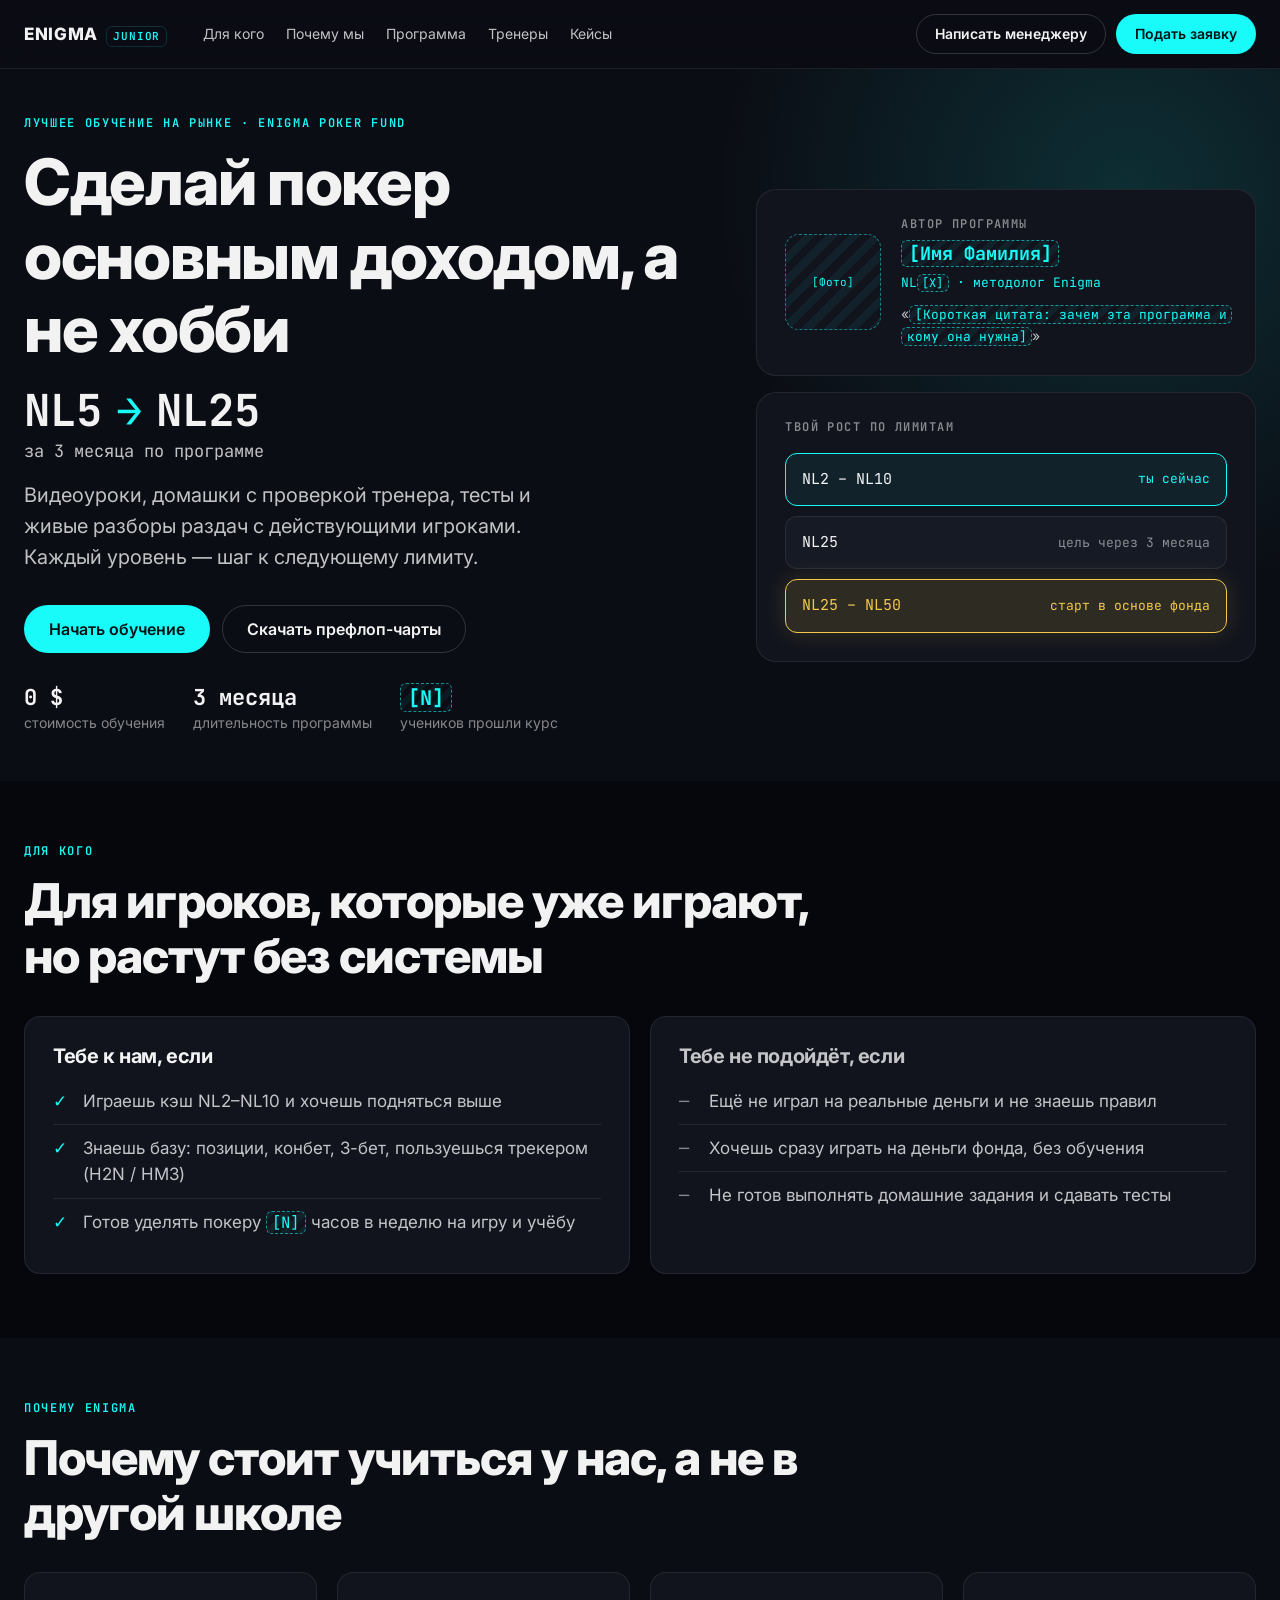
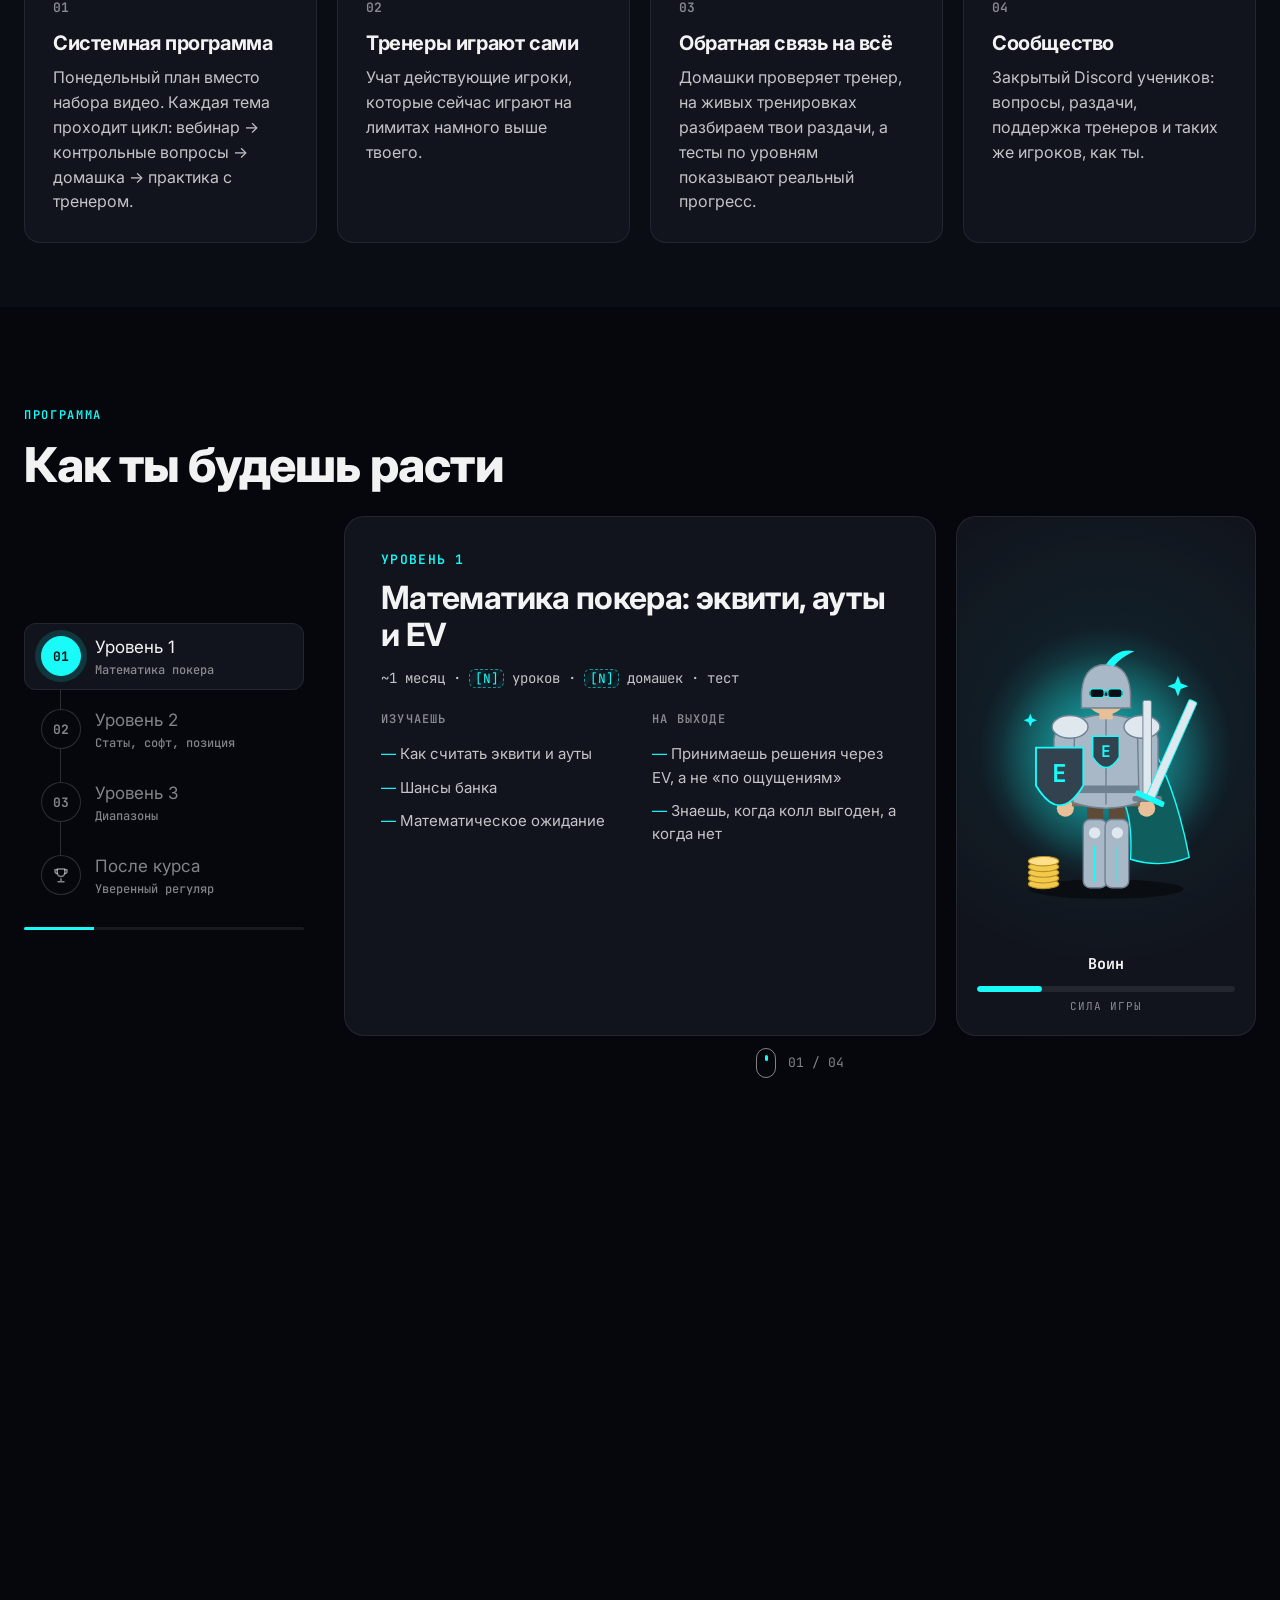
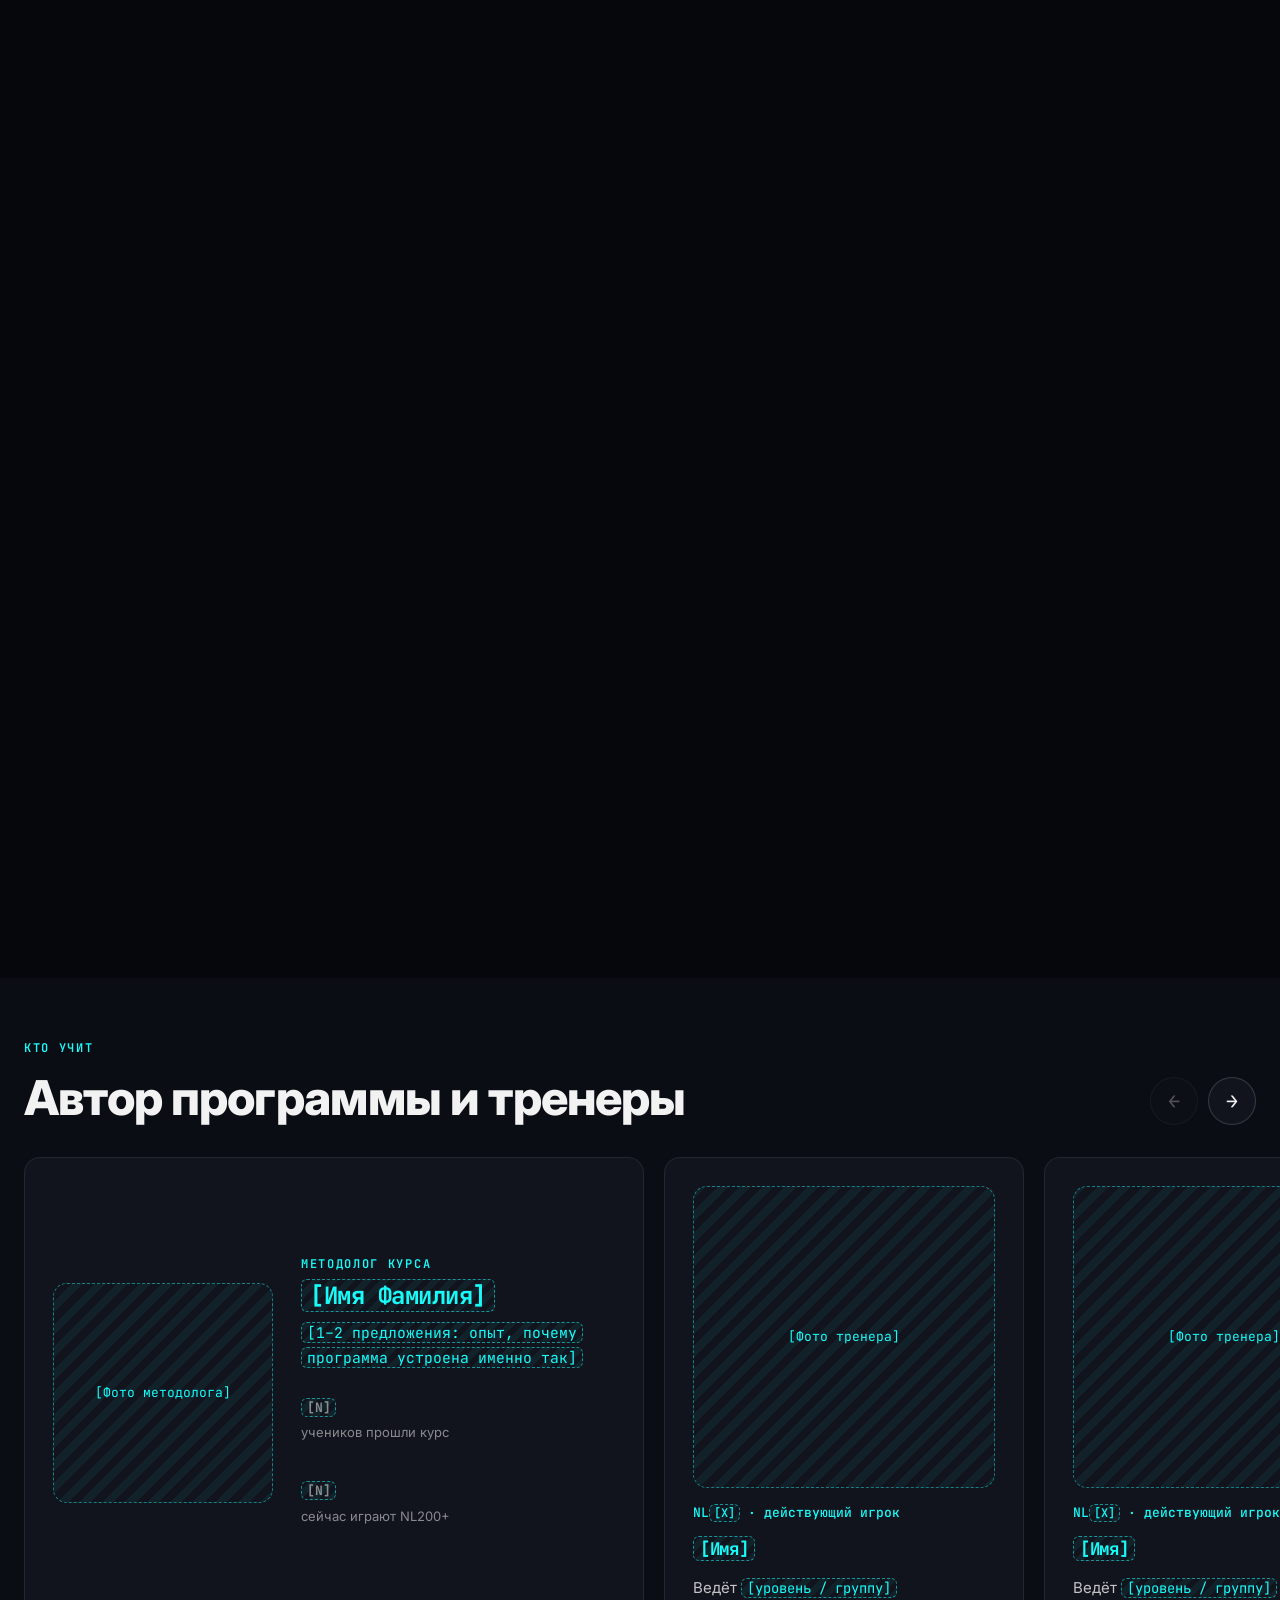
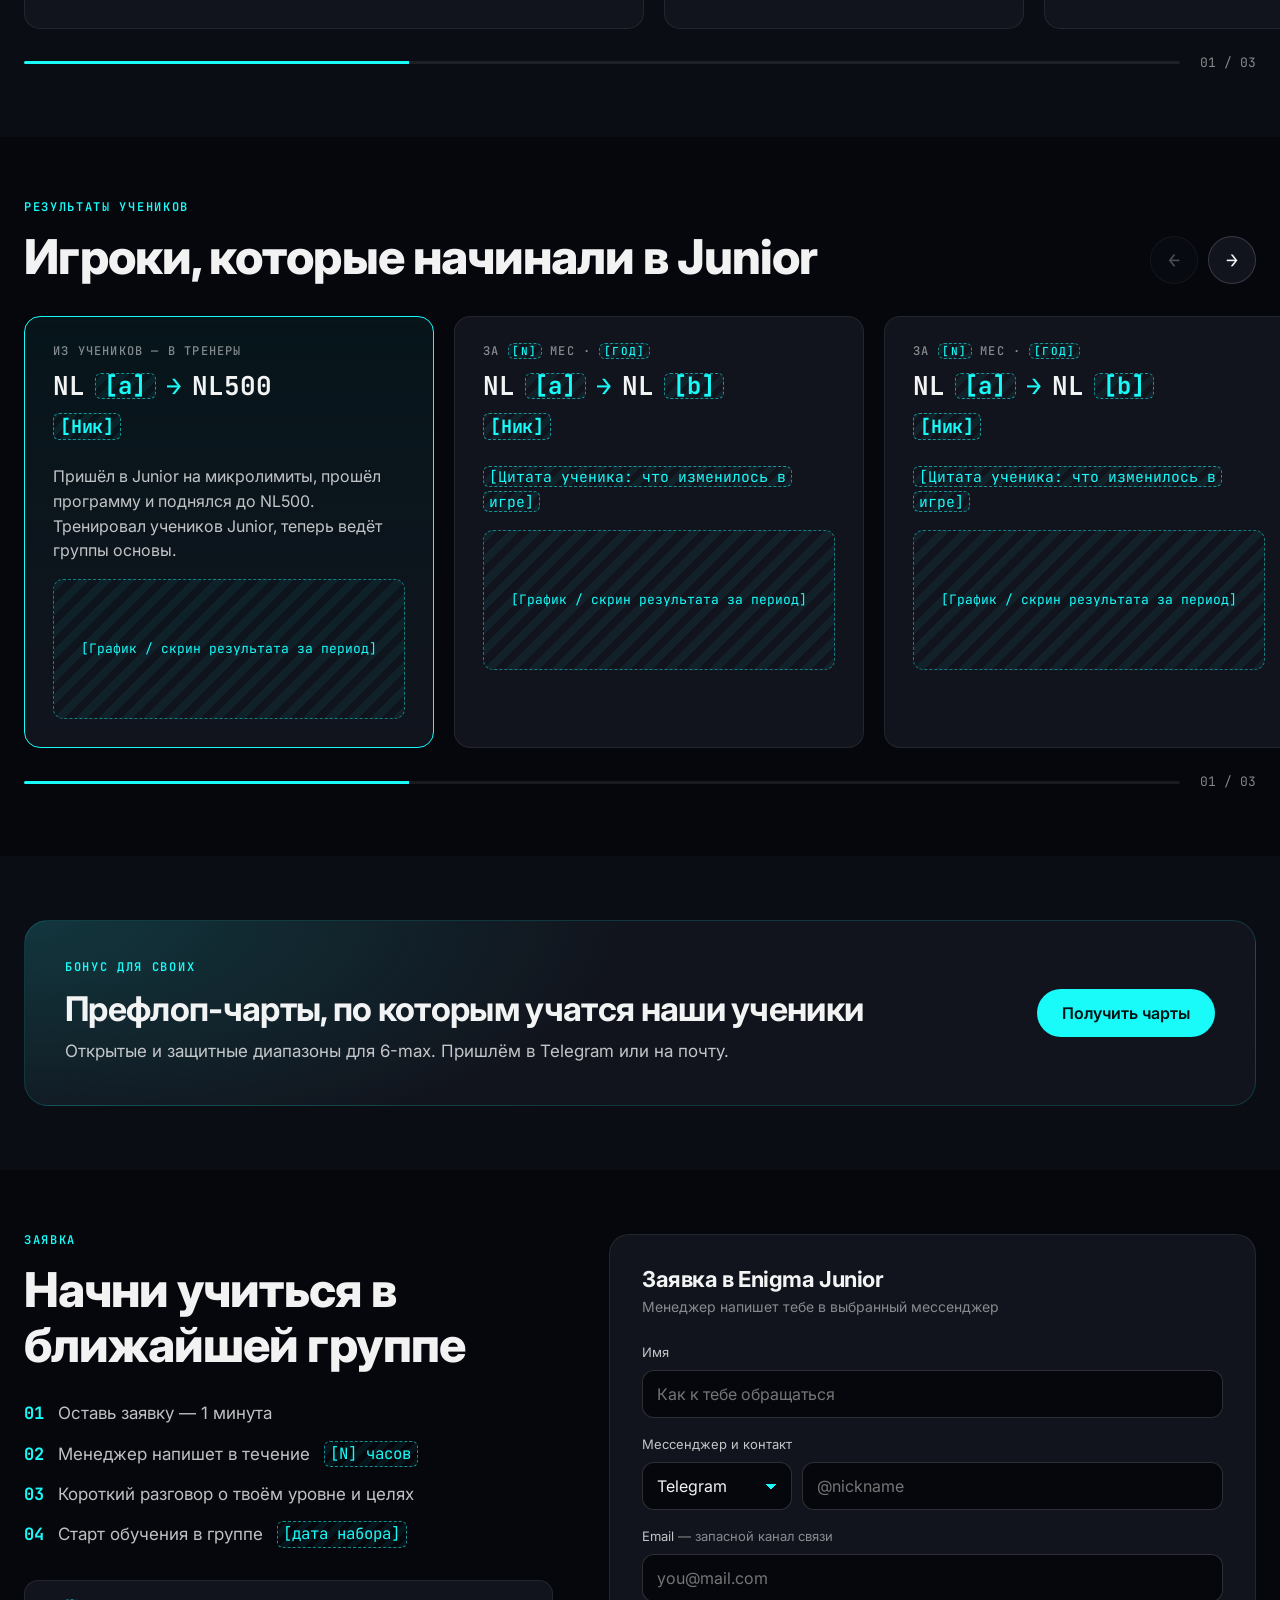
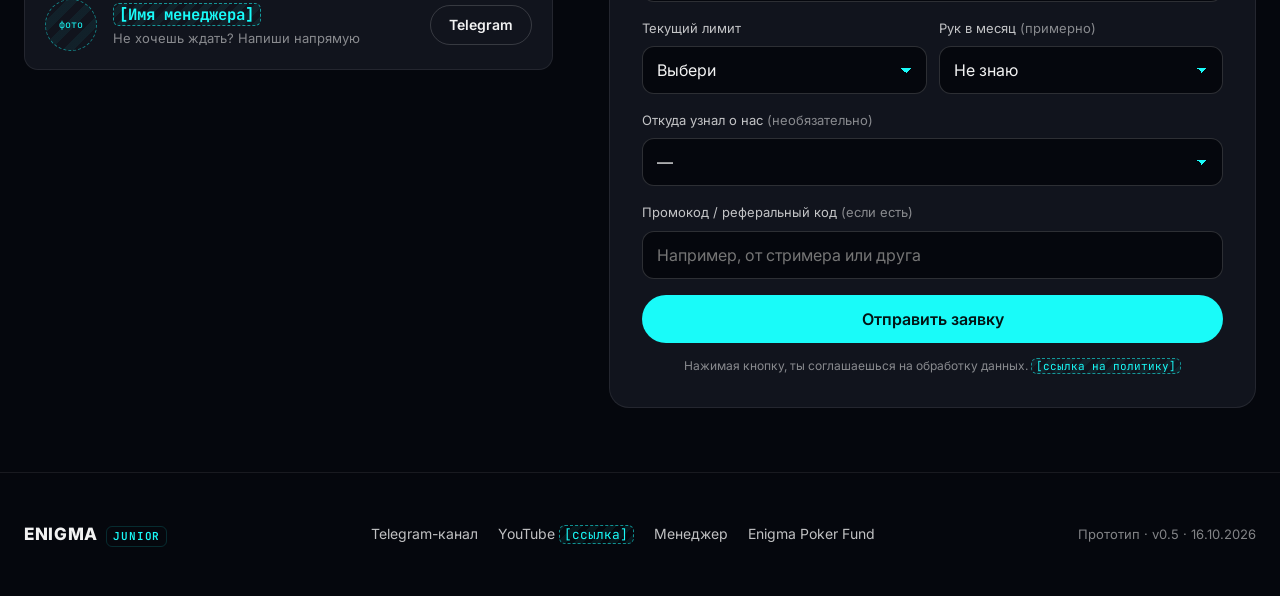
==== commit 70dc8a2c: "Prototype v0.5: Rudolf feedback (offer, gold step, warrior levels, promo field) Co-Authored-By: Clau" ====
--- a/index.html
+++ b/index.html
@@ -8,7 +8,7 @@
   <link rel="preconnect" href="https://fonts.googleapis.com">
   <link rel="preconnect" href="https://fonts.gstatic.com" crossorigin>
   <link href="https://fonts.googleapis.com/css2?family=Inter:wght@400;500;600;700;800&family=JetBrains+Mono:wght@400;500;600;700&display=swap" rel="stylesheet">
-  <link rel="stylesheet" href="styles.css?v=0.4">
+  <link rel="stylesheet" href="styles.css?v=0.5">
 </head>
 <body>
 
@@ -37,20 +37,21 @@
       <div class="wrap hero-grid">
         <div class="reveal">
           <div class="eyebrow">Лучшее обучение на рынке · Enigma Poker Fund</div>
-          <h1>Научим играть кэш системно — и расти по лимитам</h1>
+          <h1>Сделай покер основным доходом, а не хобби</h1>
           <div class="hero-route">
-            <span>NL<span class="ph">[X]</span></span>
+            <span>NL5</span>
             <span class="arrow">→</span>
             <span>NL25</span>
           </div>
-          <p class="hero-sub">Видеоуроки, домашки с проверкой тренера, тесты и живые разборы раздач с действующими игроками. Каждый уровень — новые навыки, которые видно в твоих результатах.</p>
+          <div class="muted mono">за 3 месяца по программе</div>
+          <p class="hero-sub">Видеоуроки, домашки с проверкой тренера, тесты и живые разборы раздач с действующими игроками. Каждый уровень — шаг к следующему лимиту.</p>
           <div class="hero-cta">
             <button class="btn btn-primary" data-open-apply>Начать обучение</button>
             <a class="btn btn-ghost" href="lead-magnet.html">Скачать префлоп-чарты</a>
           </div>
           <div class="hero-facts">
             <div><b>0 $</b>стоимость обучения</div>
-            <div><b>3 уровня</b>программы</div>
+            <div><b>3 месяца</b>длительность программы</div>
             <div><b><span class="ph">[N]</span></b>учеников прошли курс</div>
           </div>
         </div>
@@ -68,8 +69,8 @@
             <div class="hero-card-title">Твой рост по лимитам</div>
             <ul class="ladder">
               <li class="on"><span>NL2 – NL10</span><span>ты сейчас</span></li>
-              <li><span>NL25</span><span>цель обучения</span></li>
-              <li class="hot"><span>NL25 – NL50</span><span>старт в основе фонда</span></li>
+              <li><span>NL25</span><span>цель через 3 месяца</span></li>
+              <li class="gold"><span>NL25 – NL50</span><span>старт в основе фонда</span></li>
             </ul>
           </div>
         </div>
@@ -88,14 +89,13 @@
               <li><span class="mark">✓</span><span>Играешь кэш NL2–NL10 и хочешь подняться выше</span></li>
               <li><span class="mark">✓</span><span>Знаешь базу: позиции, конбет, 3-бет, пользуешься трекером (H2N / HM3)</span></li>
               <li><span class="mark">✓</span><span>Готов уделять покеру <span class="ph">[N]</span> часов в неделю на игру и учёбу</span></li>
-              <li><span class="mark">✓</span><span>Хочешь сделать покер основным доходом, а не хобби</span></li>
             </ul>
           </div>
           <div class="card fit-no reveal">
-            <h3>Пока рано, если</h3>
+            <h3>Тебе не подойдёт, если</h3>
             <ul class="fit-list">
               <li><span class="mark">—</span><span>Ещё не играл на реальные деньги и не знаешь правил</span></li>
-              <li><span class="mark">—</span><span>Ищешь бэкинг без обучения</span></li>
+              <li><span class="mark">—</span><span>Хочешь сразу играть на деньги фонда, без обучения</span></li>
               <li><span class="mark">—</span><span>Не готов выполнять домашние задания и сдавать тесты</span></li>
             </ul>
           </div>
@@ -158,7 +158,7 @@
                 <article class="scene-panel">
                   <div class="when">Уровень 1</div>
                   <h3>Математика покера: эквити, ауты и EV</h3>
-                  <div class="path-meta mono"><span class="ph">[N]</span> уроков · <span class="ph">[N]</span> домашек · тест</div>
+                  <div class="path-meta mono">~1 месяц · <span class="ph">[N]</span> уроков · <span class="ph">[N]</span> домашек · тест</div>
                   <div class="path-cols">
                     <div><h4>Изучаешь</h4><ul><li>Как считать эквити и ауты</li><li>Шансы банка</li><li>Математическое ожидание</li></ul></div>
                     <div><h4>На выходе</h4><ul><li>Принимаешь решения через EV, а не «по ощущениям»</li><li>Знаешь, когда колл выгоден, а когда нет</li></ul></div>
@@ -167,7 +167,7 @@
                 <article class="scene-panel">
                   <div class="when">Уровень 2</div>
                   <h3>Статы, покерный софт и игра в позиции</h3>
-                  <div class="path-meta mono"><span class="ph">[N]</span> уроков · <span class="ph">[N]</span> домашек · разбор своих раздач</div>
+                  <div class="path-meta mono">~1 месяц · <span class="ph">[N]</span> уроков · <span class="ph">[N]</span> домашек · разбор своих раздач</div>
                   <div class="path-cols">
                     <div><h4>Изучаешь</h4><ul><li>Базовые статы и как их использовать</li><li>Покерный софт: трекер, HUD</li><li>Игру в позиции и без позиции</li></ul></div>
                     <div><h4>На выходе</h4><ul><li>Читаешь соперника по статам</li><li>Понимаешь, как позиция меняет розыгрыш</li></ul></div>
@@ -176,7 +176,7 @@
                 <article class="scene-panel">
                   <div class="when">Уровень 3</div>
                   <h3>Диапазоны от улицы к улице и финальный тест</h3>
-                  <div class="path-meta mono"><span class="ph">[N]</span> уроков · финальный тест · 2 живые тренировки</div>
+                  <div class="path-meta mono">~1 месяц · <span class="ph">[N]</span> уроков · финальный тест · 2 живые тренировки</div>
                   <div class="path-cols">
                     <div><h4>Изучаешь</h4><ul><li>Как вести диапазон от улицы к улице</li><li><span class="ph">[тема]</span></li><li><span class="ph">[тема]</span></li></ul></div>
                     <div><h4>На выходе</h4><ul><li>Думаешь диапазонами, а не конкретной рукой</li><li>Сдаёшь финальный тест</li></ul></div>
@@ -188,7 +188,7 @@
                   <div class="path-meta mono">Стабильный плюс на NL25</div>
                   <div class="path-cols">
                     <div><h4>Что дальше</h4><ul><li>Созвонишься с главным тренером, чтобы подтвердить знания и навыки</li><li>Поговоришь с ментором: синхронизируете стратегию роста и ожидания</li></ul></div>
-                    <div><h4>Результат</h4><ul><li>Если освоил всё — получишь приглашение в основной состав фонда на NL25–NL50</li></ul></div>
+                    <div><h4>Результат</h4><ul><li>Если успешно прошёл программу — получишь приглашение в основной состав фонда на NL25–NL50</li></ul></div>
                   </div>
                 </article>
               </div>
@@ -214,9 +214,7 @@
                     <!-- legs -->
                     <rect x="100" y="198" width="17" height="90" rx="5" fill="#5e4b37"/>
                     <rect x="123" y="198" width="17" height="90" rx="5" fill="#5e4b37"/>
-                    <ellipse class="lv lv-1" cx="107" cy="291" rx="11" ry="5" fill="#e7c09a"/>
-                    <ellipse class="lv lv-1" cx="133" cy="291" rx="11" ry="5" fill="#e7c09a"/>
-                    <g class="lv lv-2">
+                    <g class="lv lv-1 lv-2">
                       <rect x="97" y="260" width="23" height="33" rx="5" fill="#4a2e19"/>
                       <rect x="120" y="260" width="23" height="33" rx="5" fill="#4a2e19"/>
                     </g>
@@ -246,7 +244,6 @@
                     <!-- torso: peasant tunic -->
                     <path d="M90 118 Q120 108 150 118 L156 208 L84 208 Z" fill="#8b6b47"/>
                     <rect x="86" y="176" width="68" height="5" fill="#c9a36a"/>
-                    <rect class="lv lv-1" x="126" y="148" width="13" height="13" fill="#a68558" transform="rotate(12 132 154)"/>
                     <!-- leather vest -->
                     <g class="lv lv-2">
                       <path d="M92 119 Q120 111 148 119 L153 202 L87 202 Z" fill="#6b4426"/>
@@ -274,18 +271,12 @@
                     <path d="M97 86 Q98 62 120 62 Q143 62 143 86 Q132 73 120 75 Q106 75 97 86 Z" fill="#4a3426"/>
                     <circle cx="112" cy="90" r="2.3" fill="#2a1d14"/>
                     <circle cx="128" cy="90" r="2.3" fill="#2a1d14"/>
-                    <path class="lv lv-1" d="M113 102 Q120 98 127 102" stroke="#2a1d14" stroke-width="2" fill="none" stroke-linecap="round"/>
+                    <path class="lv lv-1" d="M113 99 Q120 104 127 99" stroke="#2a1d14" stroke-width="2" fill="none" stroke-linecap="round"/>
                     <path class="lv lv-2" d="M113 100 L127 100" stroke="#2a1d14" stroke-width="2" stroke-linecap="round"/>
                     <path class="lv lv-4" d="M112 99 Q121 105 129 97" stroke="#2a1d14" stroke-width="2.2" fill="none" stroke-linecap="round"/>
 
-                    <!-- peasant hat -->
-                    <g class="lv lv-1">
-                      <path d="M100 72 Q102 48 120 48 Q138 48 140 72 Z" fill="#e3c06a"/>
-                      <ellipse cx="120" cy="72" rx="37" ry="7" fill="#d9b45a"/>
-                      <rect x="101" y="64" width="38" height="5" fill="#a07a3a"/>
-                    </g>
-                    <!-- squire headband -->
-                    <rect class="lv lv-2" x="97" y="74" width="46" height="6" rx="3" fill="#6b4426"/>
+                    <!-- warrior headband -->
+                    <rect class="lv lv-1 lv-2" x="97" y="74" width="46" height="6" rx="3" fill="#6b4426"/>
                     <!-- knight helmet -->
                     <g class="lv lv-3">
                       <path d="M94 96 Q93 58 120 58 Q147 58 146 96 L146 104 L94 104 Z" fill="#a9b8c6" stroke="#6f8191" stroke-width="1.5"/>
@@ -299,15 +290,12 @@
                       <line x1="118" y1="87" x2="122" y2="87" stroke="#19fbf9" stroke-width="1.2"/>
                     </g>
 
-                    <!-- level 1: pitchfork -->
-                    <g class="lv lv-1">
-                      <line x1="163" y1="118" x2="163" y2="296" stroke="#8a6a43" stroke-width="5" stroke-linecap="round"/>
-                      <path d="M151 118 L175 118 M151 118 L151 100 M163 118 L163 96 M175 118 L175 100" stroke="#9aa3a9" stroke-width="3" fill="none" stroke-linecap="round"/>
-                    </g>
-                    <!-- level 2: short sword + wooden shield -->
-                    <g class="lv lv-2">
+                    <!-- levels 1–2: short sword; level 2: wooden shield -->
+                    <g class="lv lv-1 lv-2">
                       <rect x="160" y="146" width="7" height="52" rx="2" fill="#dfe8ef"/>
                       <rect x="152" y="198" width="23" height="5" rx="2" fill="#6b4426"/>
+                    </g>
+                    <g class="lv lv-2">
                       <circle cx="70" cy="184" r="25" fill="#7a5532" stroke="#c8a46a" stroke-width="3"/>
                       <circle cx="70" cy="184" r="5" fill="#c8a46a"/>
                     </g>
@@ -337,7 +325,7 @@
                   </g>
                 </svg>
                 <div class="fig-caption">
-                  <div class="fig-name mono" data-figure-name>Крестьянин</div>
+                  <div class="fig-name mono" data-figure-name>Воин</div>
                   <div class="fig-bar"><i data-figure-bar></i></div>
                   <div class="fig-label mono">сила игры</div>
                 </div>
@@ -490,7 +478,7 @@
         <a href="#" data-manager>Менеджер</a>
         <a href="https://enigmapoker.pro" target="_blank" rel="noopener">Enigma Poker Fund</a>
       </div>
-      <small>Прототип · v0.4 · 16.10.2026</small>
+      <small>Прототип · v0.5 · 16.10.2026</small>
     </div>
   </footer>
 
@@ -502,6 +490,6 @@
     <div class="form" data-apply-form data-in-modal></div>
   </div>
 
-  <script src="main.js?v=0.4"></script>
+  <script src="main.js?v=0.5"></script>
 </body>
 </html>
--- a/styles.css
+++ b/styles.css
@@ -1,5 +1,7 @@
 /**
- * Enigma Junior — prototype styles - VERSION 0.4
+ * Enigma Junior — prototype styles - VERSION 0.5
+ *
+ * v0.5 - Rudolf feedback: gold instead of red for fund step
  *
  * v0.4 - Feedback round 3:
  * - Arrow carousels for coaches/cases, program title inside pinned area
@@ -33,8 +35,8 @@
   --text-2: rgba(255, 255, 255, .75);
   --text-3: rgba(255, 255, 255, .5);
   --danger: #ff6b6b;
-  --hot: #ff4d5e;
-  --hot-soft: rgba(255, 77, 94, .12);
+  --gold: #f2c94c;
+  --gold-soft: rgba(242, 201, 76, .12);
   --radius: 16px;
   --radius-sm: 10px;
   --wrap: 1280px;
@@ -220,8 +222,8 @@
 .ladder li span:last-child { color: var(--text-3); font-size: 13px; }
 .ladder li.on { border-color: var(--accent); background: var(--accent-faint); }
 .ladder li.on span:last-child { color: var(--accent); }
-.ladder li.hot { border-color: var(--hot); background: var(--hot-soft); color: var(--hot); box-shadow: 0 0 24px rgba(255, 77, 94, .18); }
-.ladder li.hot span:last-child { color: var(--hot); }
+.ladder li.gold { border-color: var(--gold); background: var(--gold-soft); color: var(--gold); box-shadow: 0 0 24px rgba(242, 201, 76, .16); }
+.ladder li.gold span:last-child { color: var(--gold); }
 
 /* Fit block */
 .fit-grid { display: grid; grid-template-columns: 1fr 1fr; gap: 20px; margin-top: 32px; }
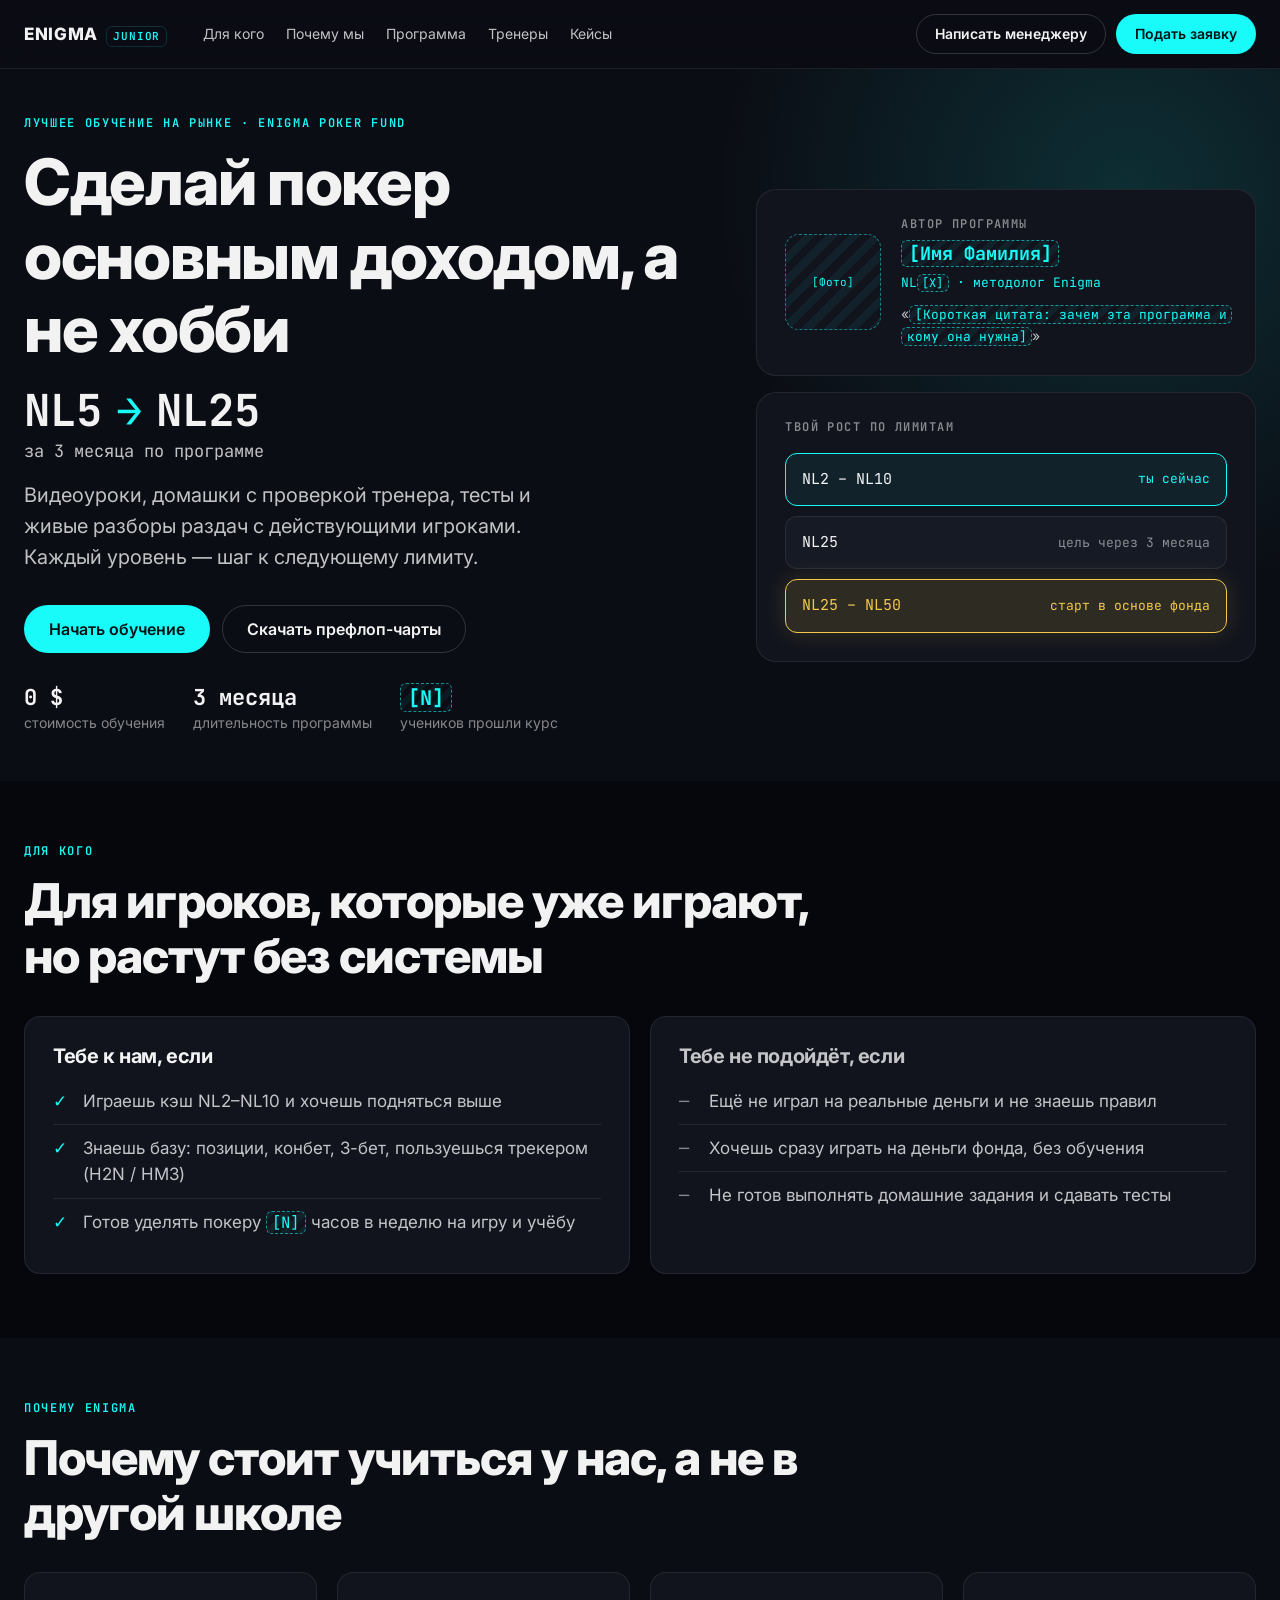
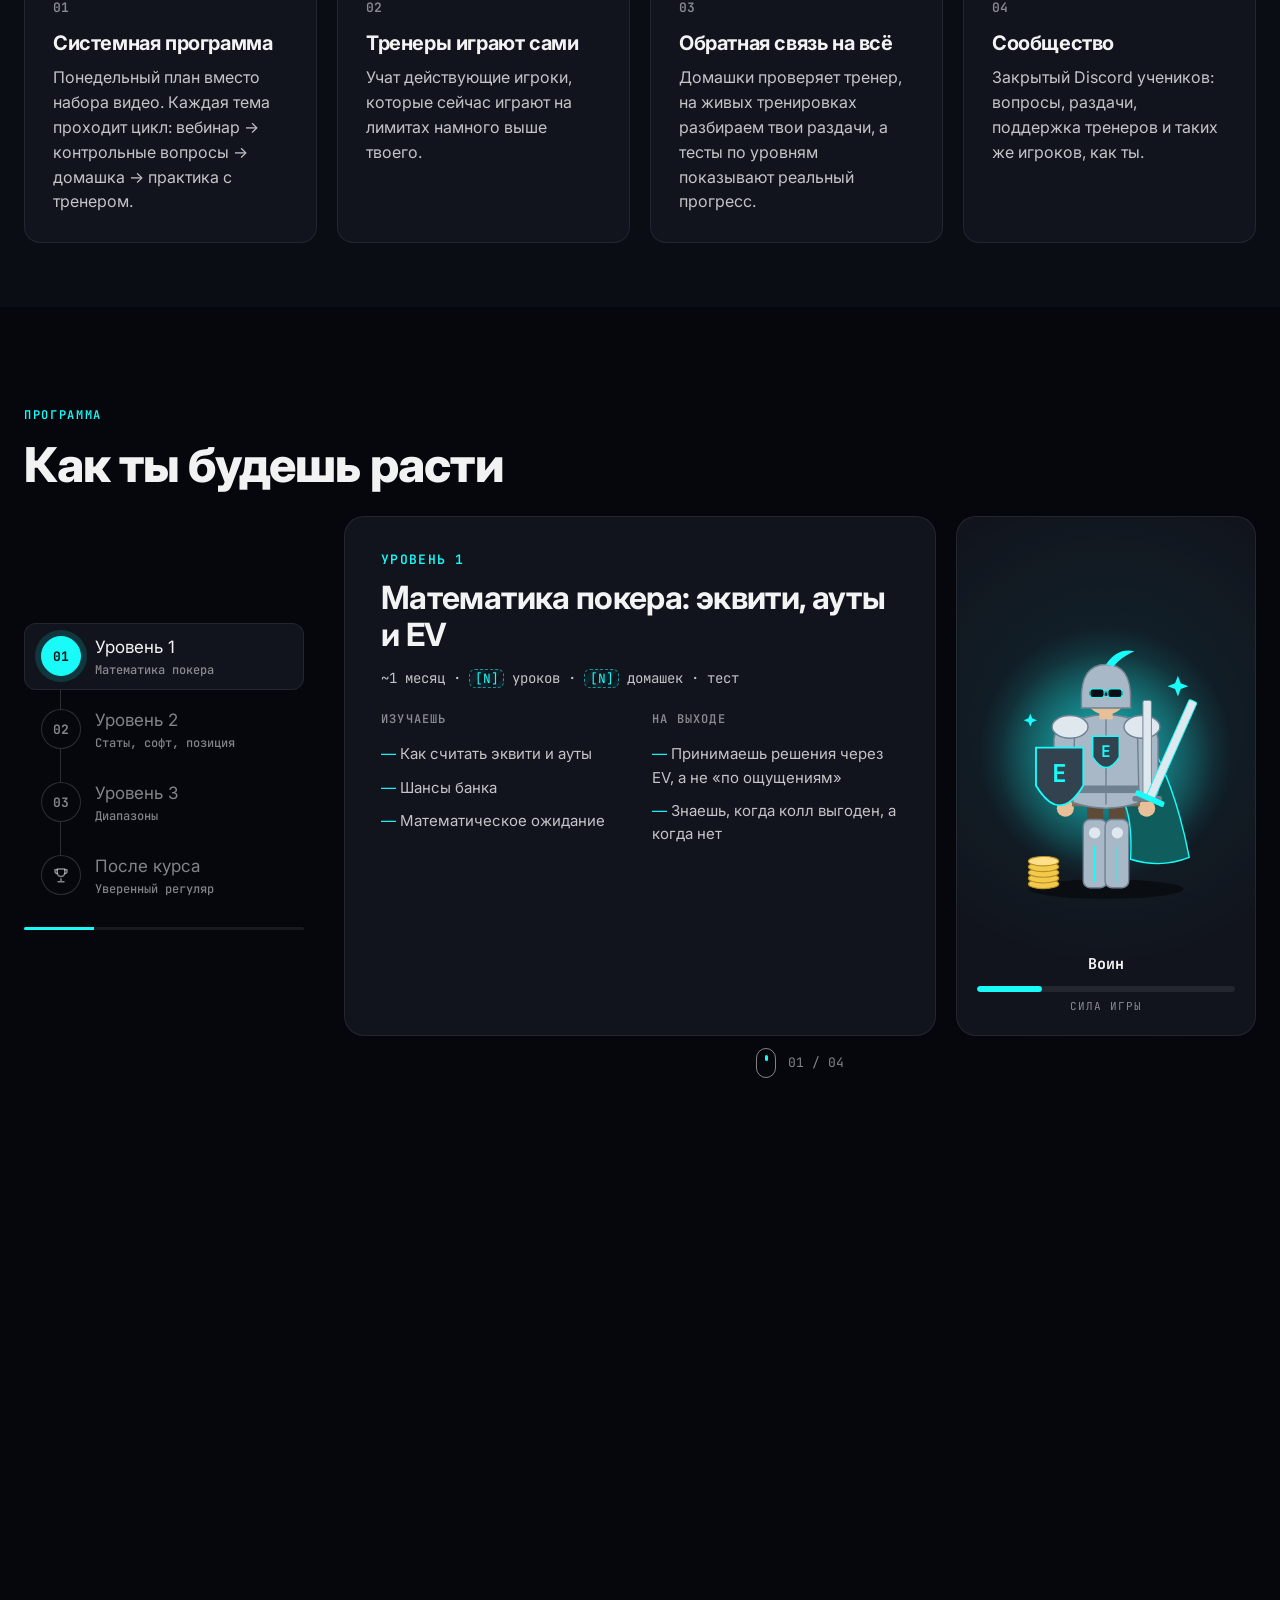
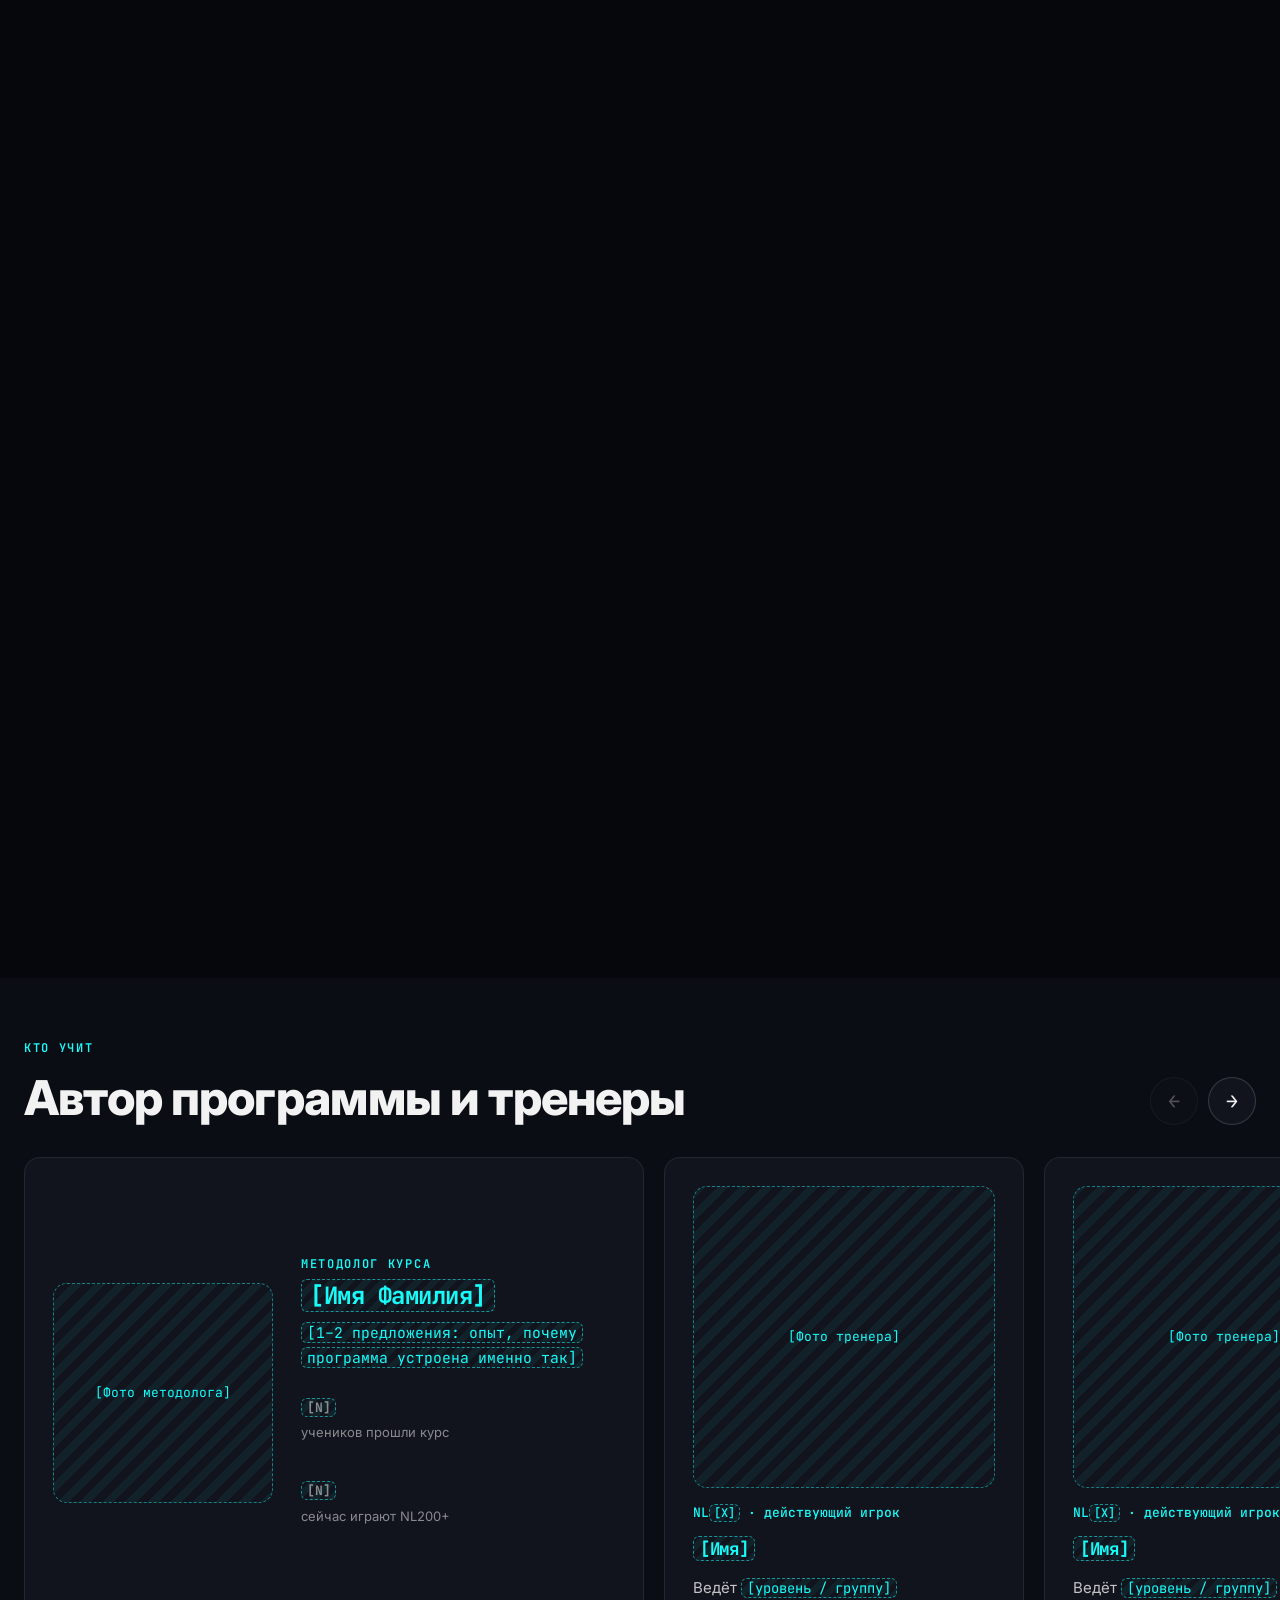
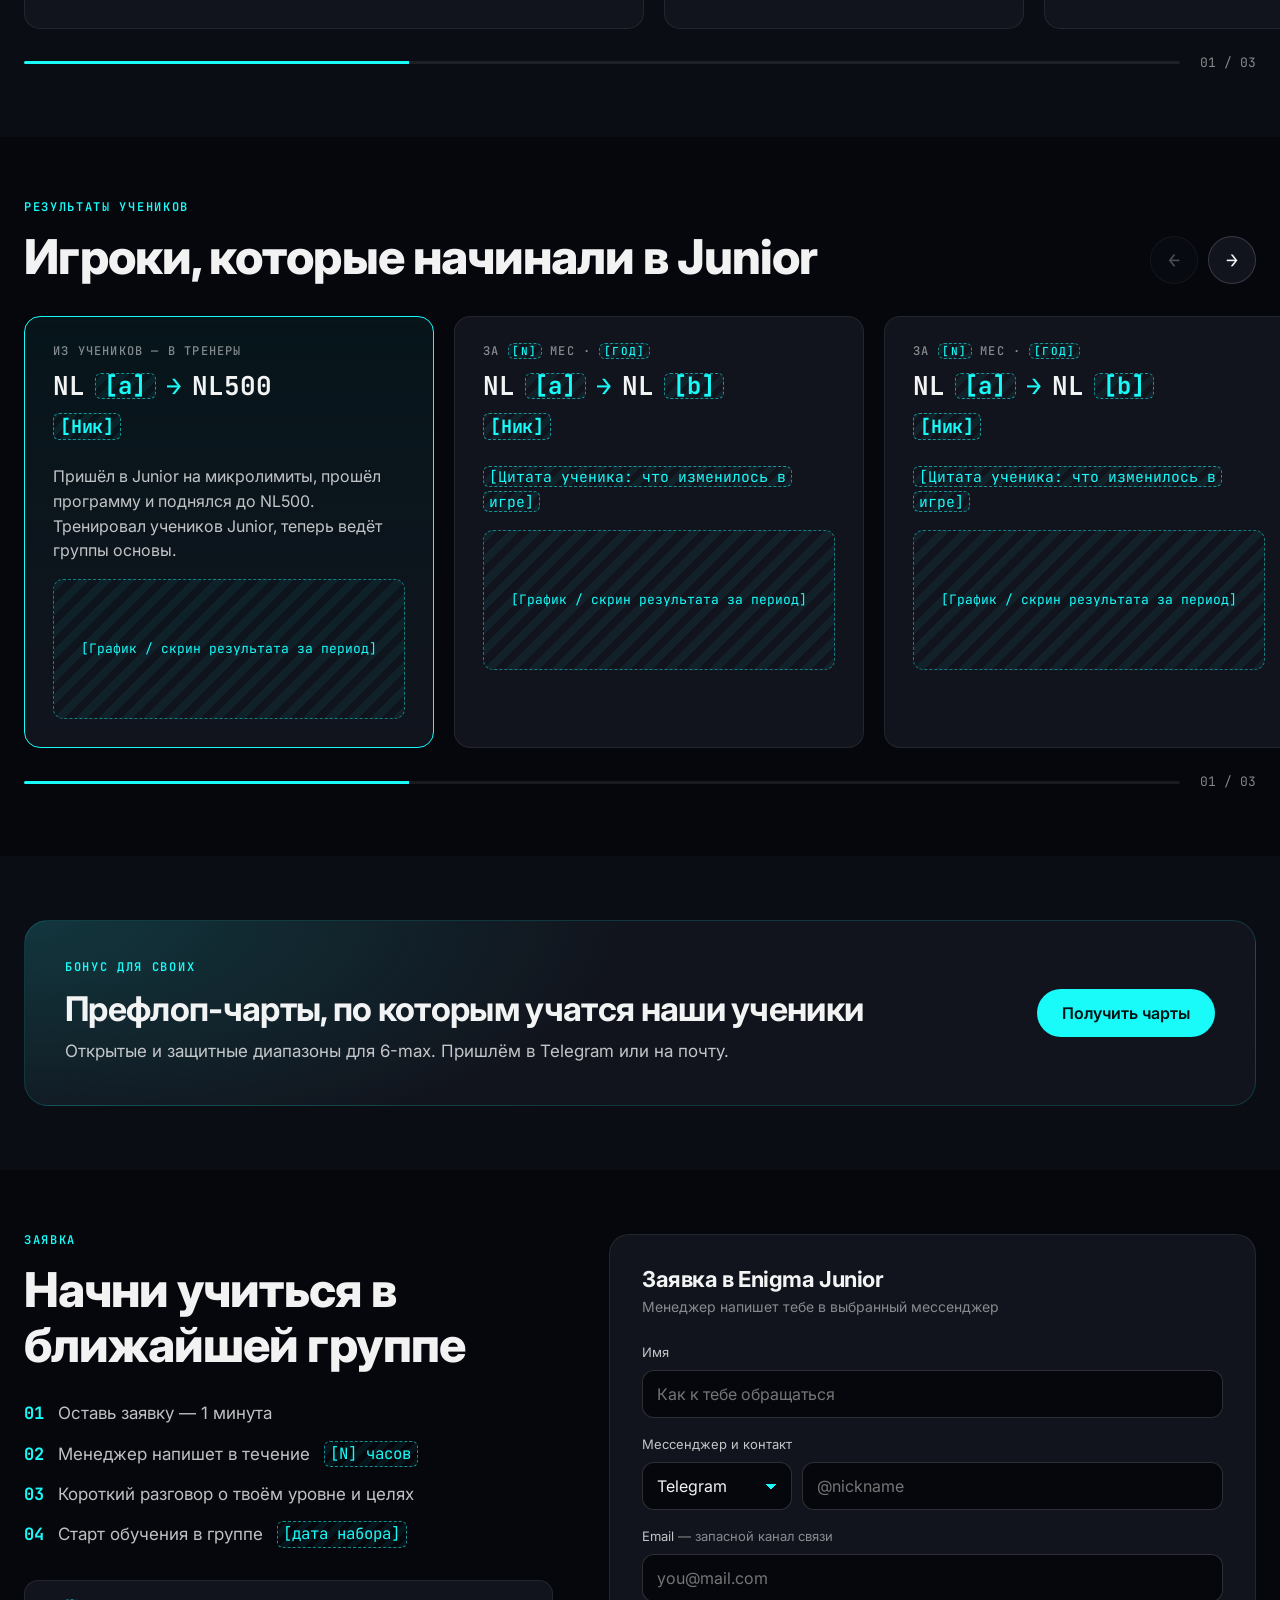
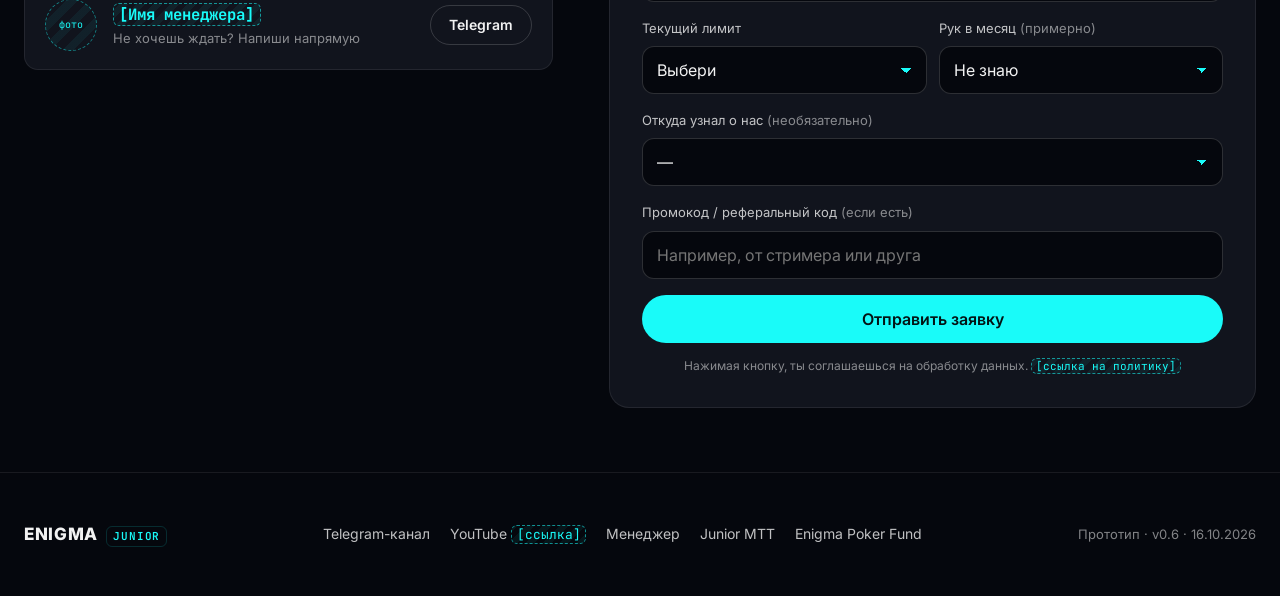
==== commit e681159c: "Prototype v0.6: Junior MTT landing and lead magnet Co-Authored-By: Claude Opus 5.5 <noreply@anthropi" ====
--- a/index.html
+++ b/index.html
@@ -8,9 +8,9 @@
   <link rel="preconnect" href="https://fonts.googleapis.com">
   <link rel="preconnect" href="https://fonts.gstatic.com" crossorigin>
   <link href="https://fonts.googleapis.com/css2?family=Inter:wght@400;500;600;700;800&family=JetBrains+Mono:wght@400;500;600;700&display=swap" rel="stylesheet">
-  <link rel="stylesheet" href="styles.css?v=0.5">
+  <link rel="stylesheet" href="styles.css?v=0.6">
 </head>
-<body>
+<body data-discipline="cash">
 
   <!-- Header -->
   <header class="header">
@@ -476,9 +476,10 @@
         <a href="https://t.me/enigmapoker" target="_blank" rel="noopener">Telegram-канал</a>
         <a href="#" target="_blank" rel="noopener">YouTube <span class="ph">[ссылка]</span></a>
         <a href="#" data-manager>Менеджер</a>
+        <a href="mtt/">Junior MTT</a>
         <a href="https://enigmapoker.pro" target="_blank" rel="noopener">Enigma Poker Fund</a>
       </div>
-      <small>Прототип · v0.5 · 16.10.2026</small>
+      <small>Прототип · v0.6 · 16.10.2026</small>
     </div>
   </footer>
 
@@ -490,6 +491,6 @@
     <div class="form" data-apply-form data-in-modal></div>
   </div>
 
-  <script src="main.js?v=0.5"></script>
+  <script src="main.js?v=0.6"></script>
 </body>
 </html>
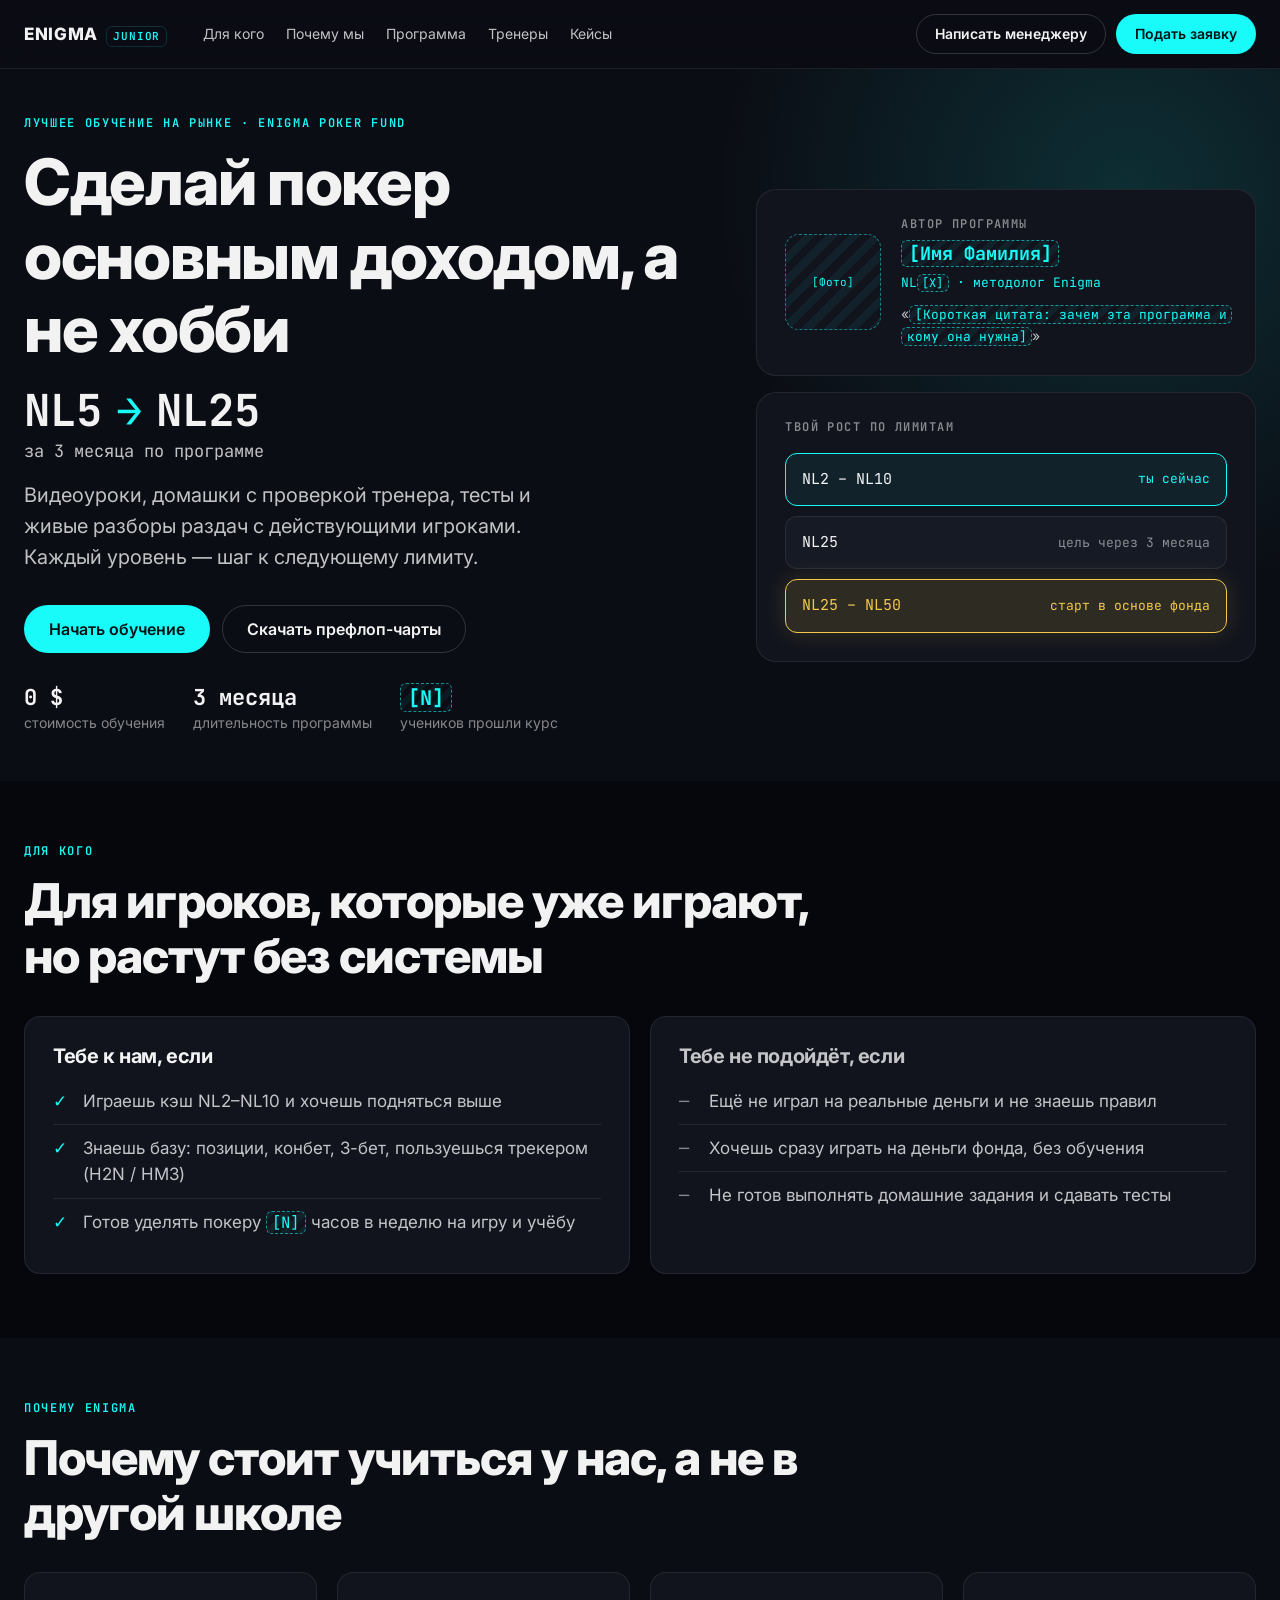
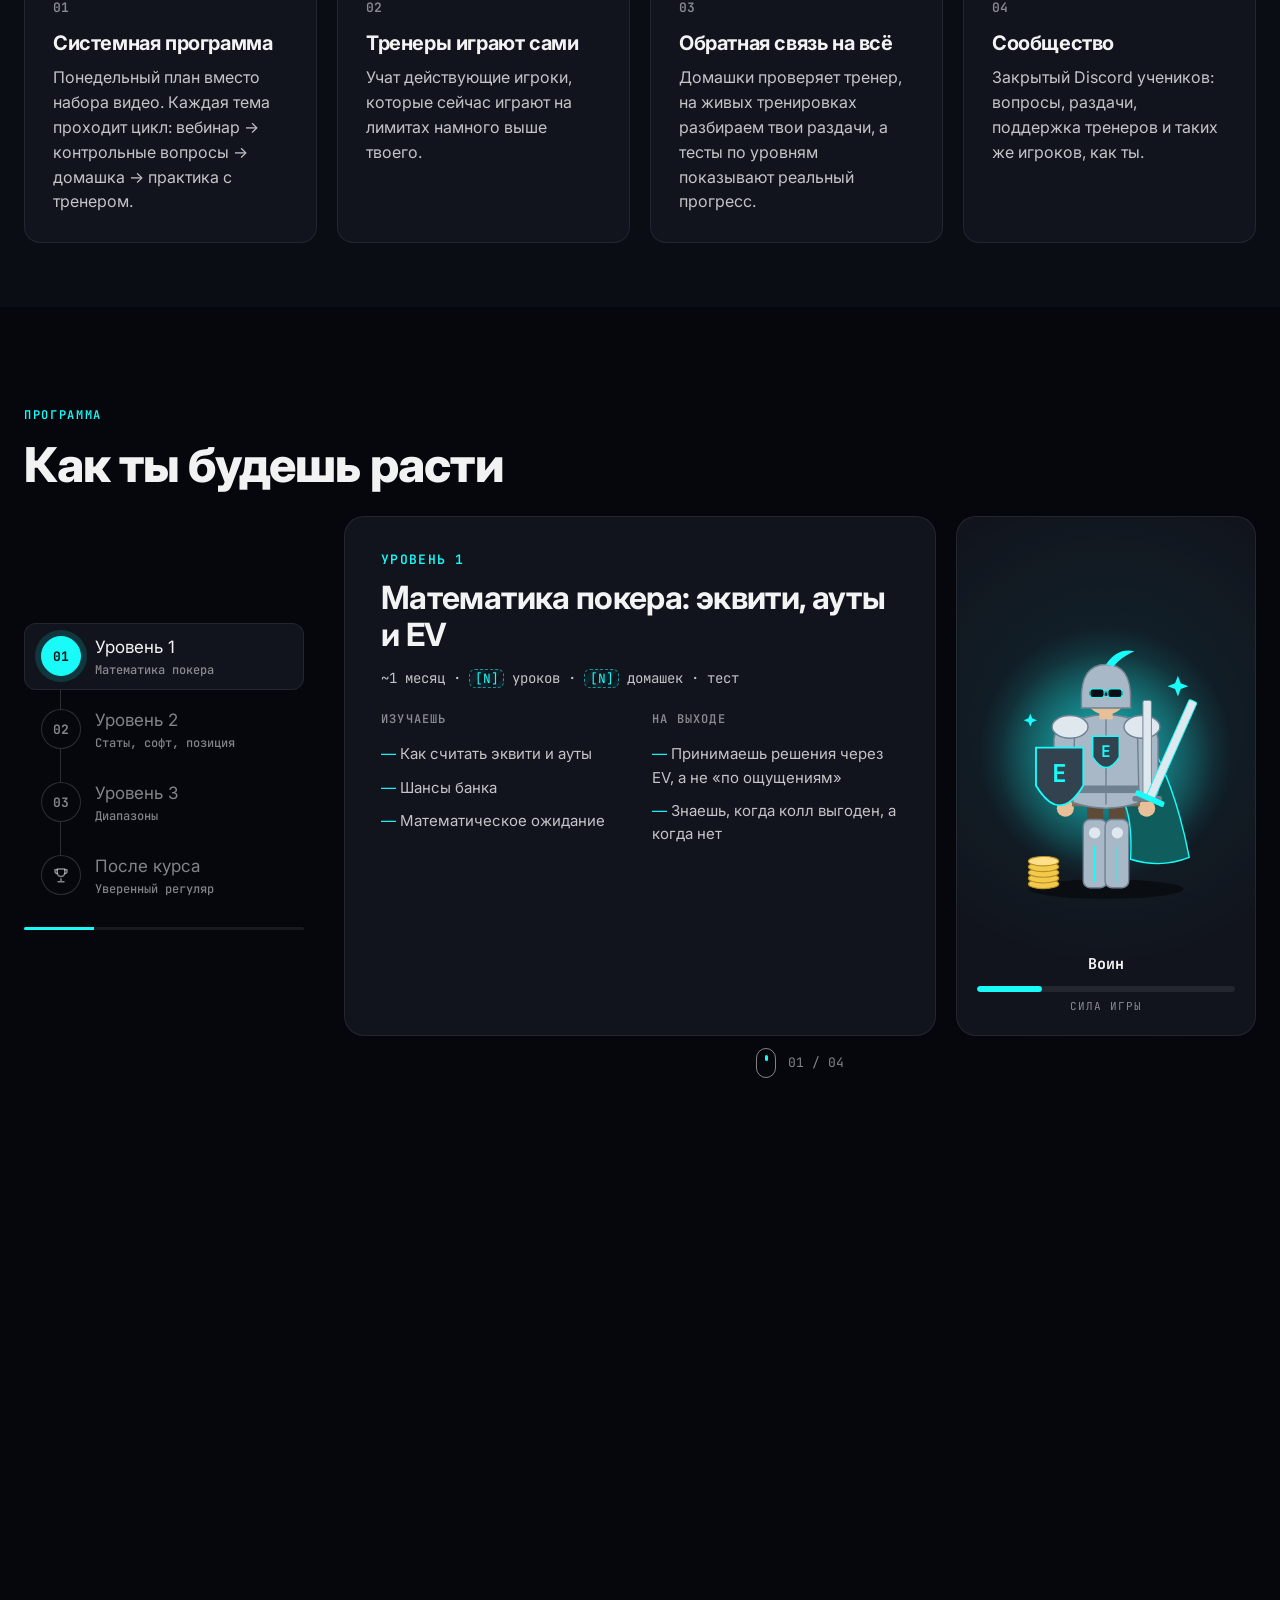
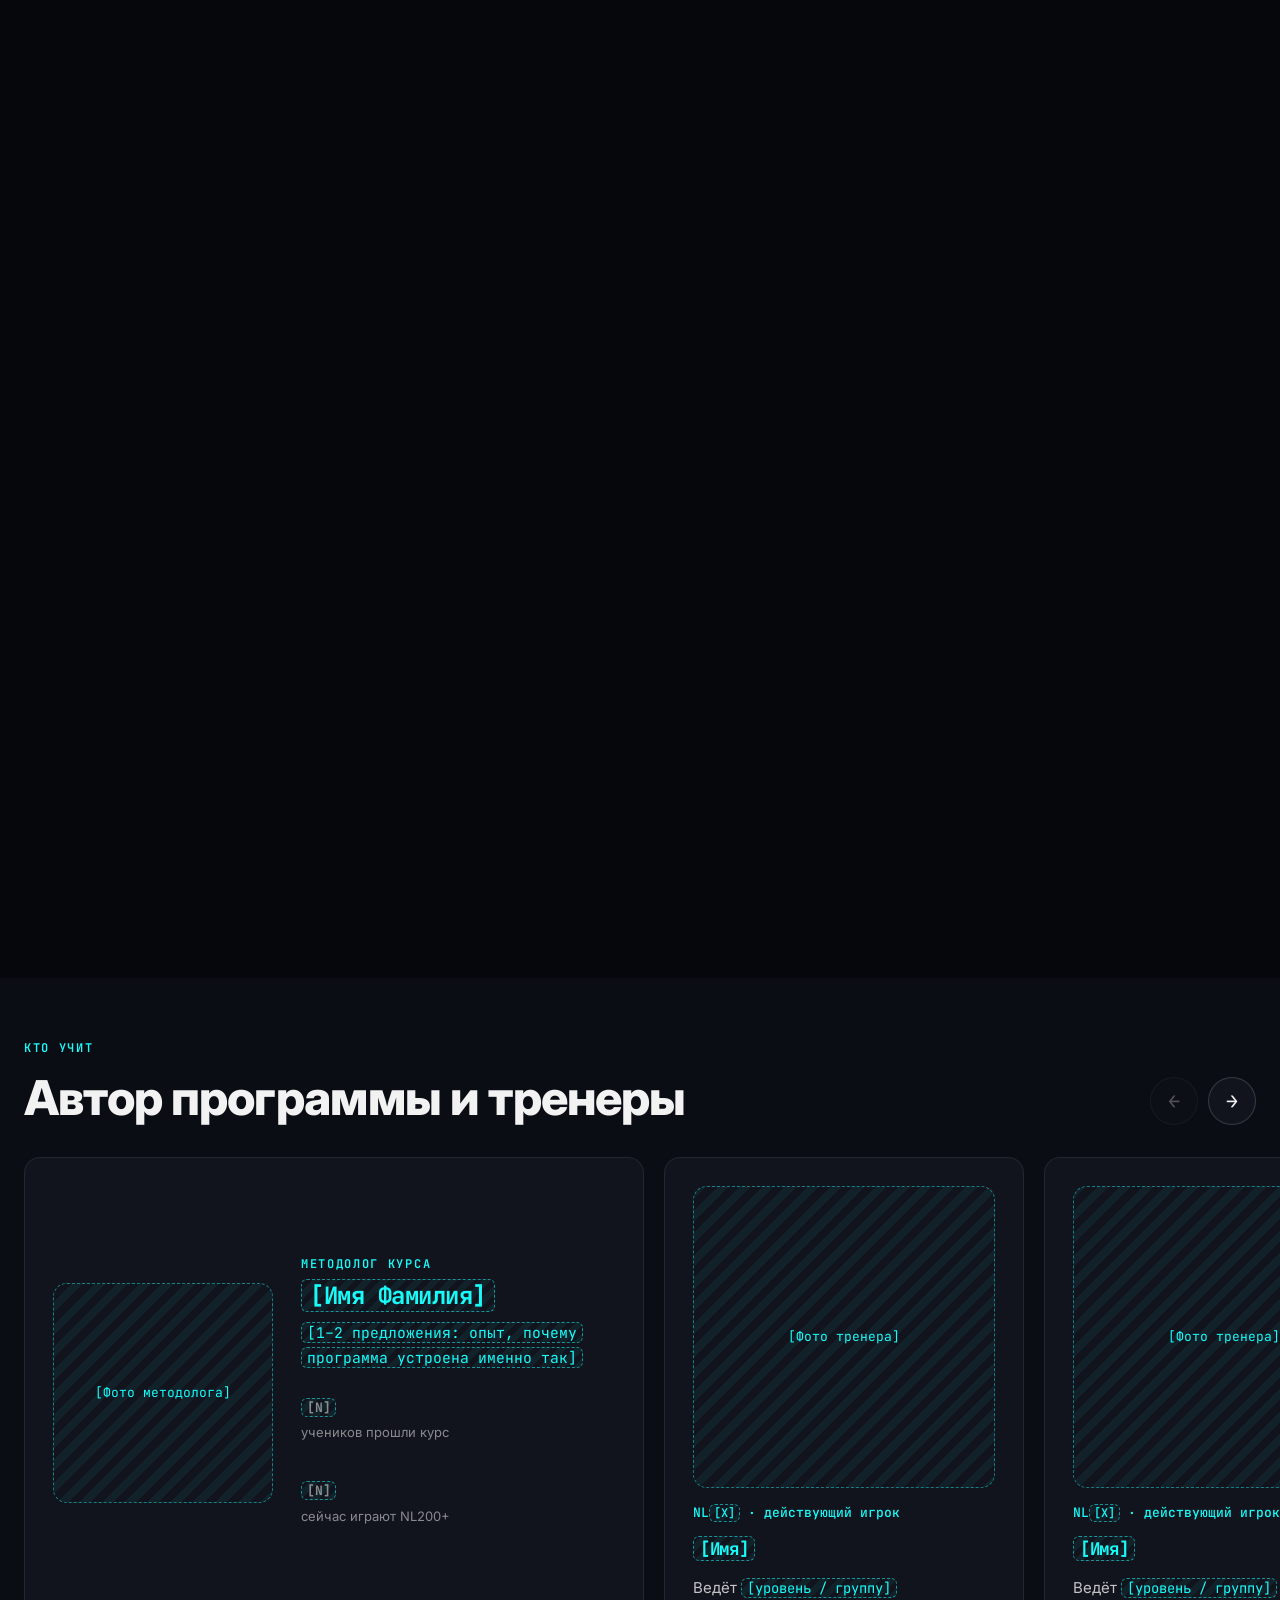
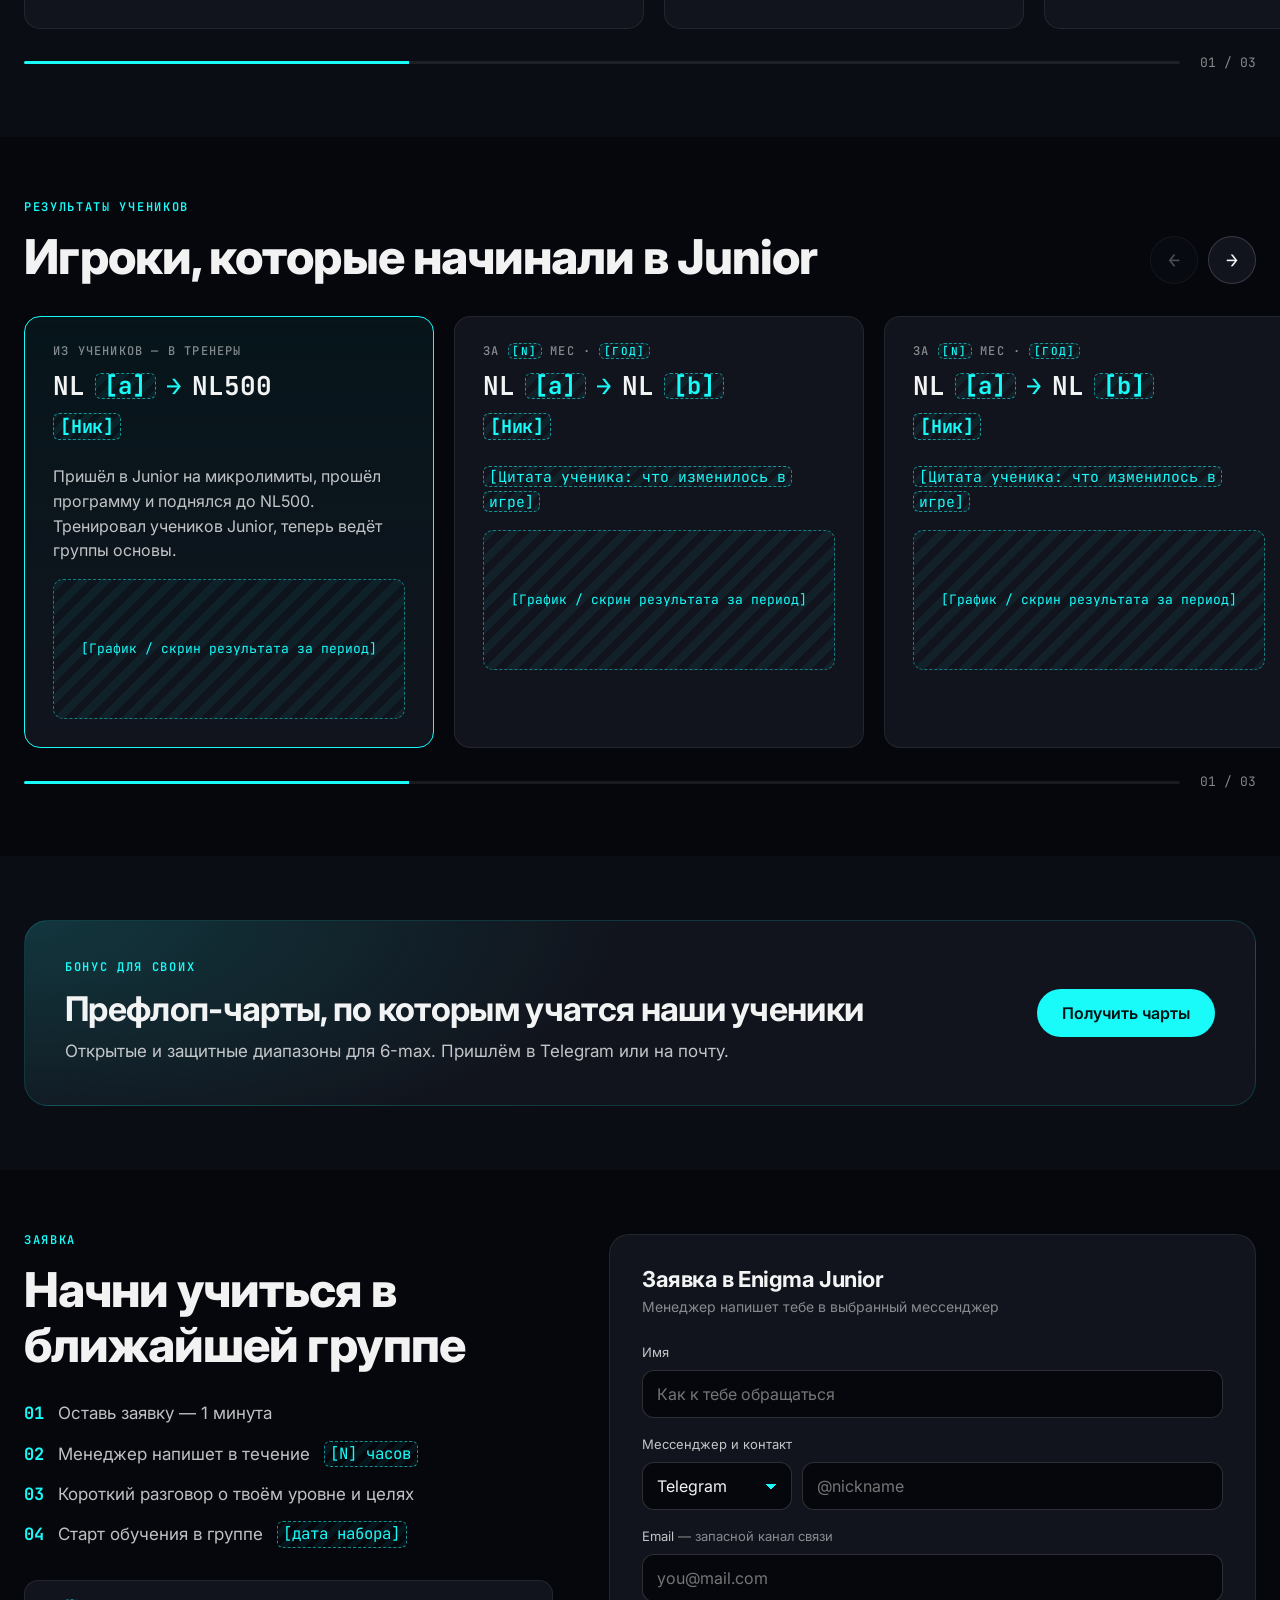
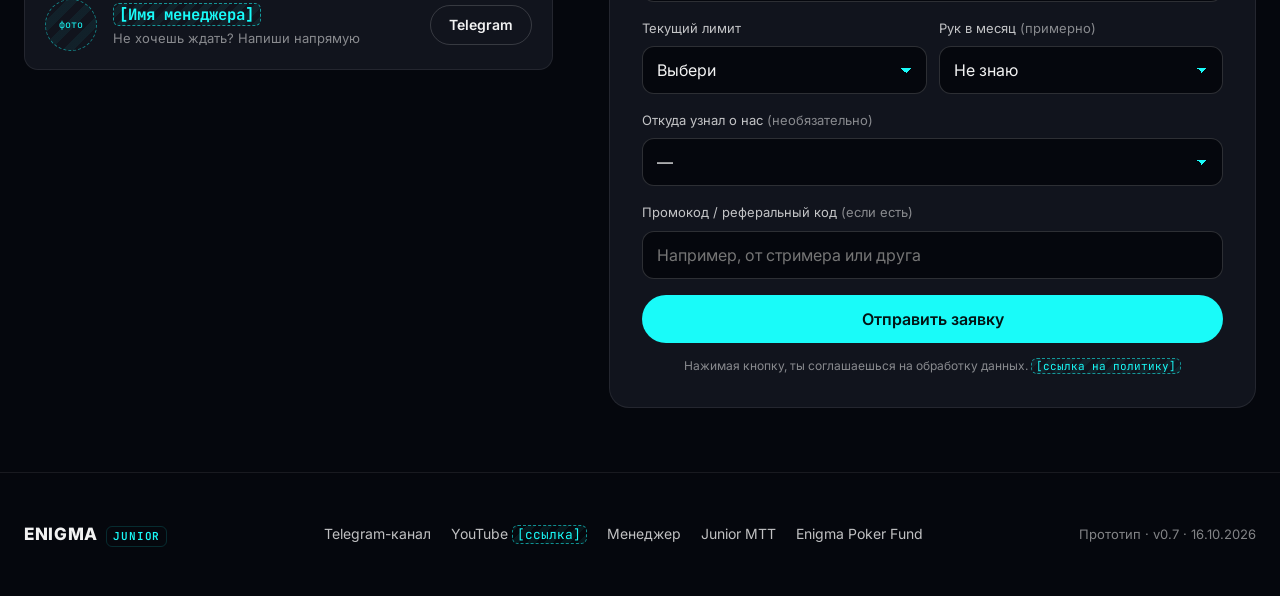
==== commit 3ef29d1e: "Prototype v0.7: MTT without $ next to ABI, Ajarov role placeholder Co-Authored-By: Claude Opus 5.5 <" ====
--- a/index.html
+++ b/index.html
@@ -8,7 +8,7 @@
   <link rel="preconnect" href="https://fonts.googleapis.com">
   <link rel="preconnect" href="https://fonts.gstatic.com" crossorigin>
   <link href="https://fonts.googleapis.com/css2?family=Inter:wght@400;500;600;700;800&family=JetBrains+Mono:wght@400;500;600;700&display=swap" rel="stylesheet">
-  <link rel="stylesheet" href="styles.css?v=0.6">
+  <link rel="stylesheet" href="styles.css?v=0.7">
 </head>
 <body data-discipline="cash">
 
@@ -479,7 +479,7 @@
         <a href="mtt/">Junior MTT</a>
         <a href="https://enigmapoker.pro" target="_blank" rel="noopener">Enigma Poker Fund</a>
       </div>
-      <small>Прототип · v0.6 · 16.10.2026</small>
+      <small>Прототип · v0.7 · 16.10.2026</small>
     </div>
   </footer>
 
@@ -491,6 +491,6 @@
     <div class="form" data-apply-form data-in-modal></div>
   </div>
 
-  <script src="main.js?v=0.6"></script>
+  <script src="main.js?v=0.7"></script>
 </body>
 </html>
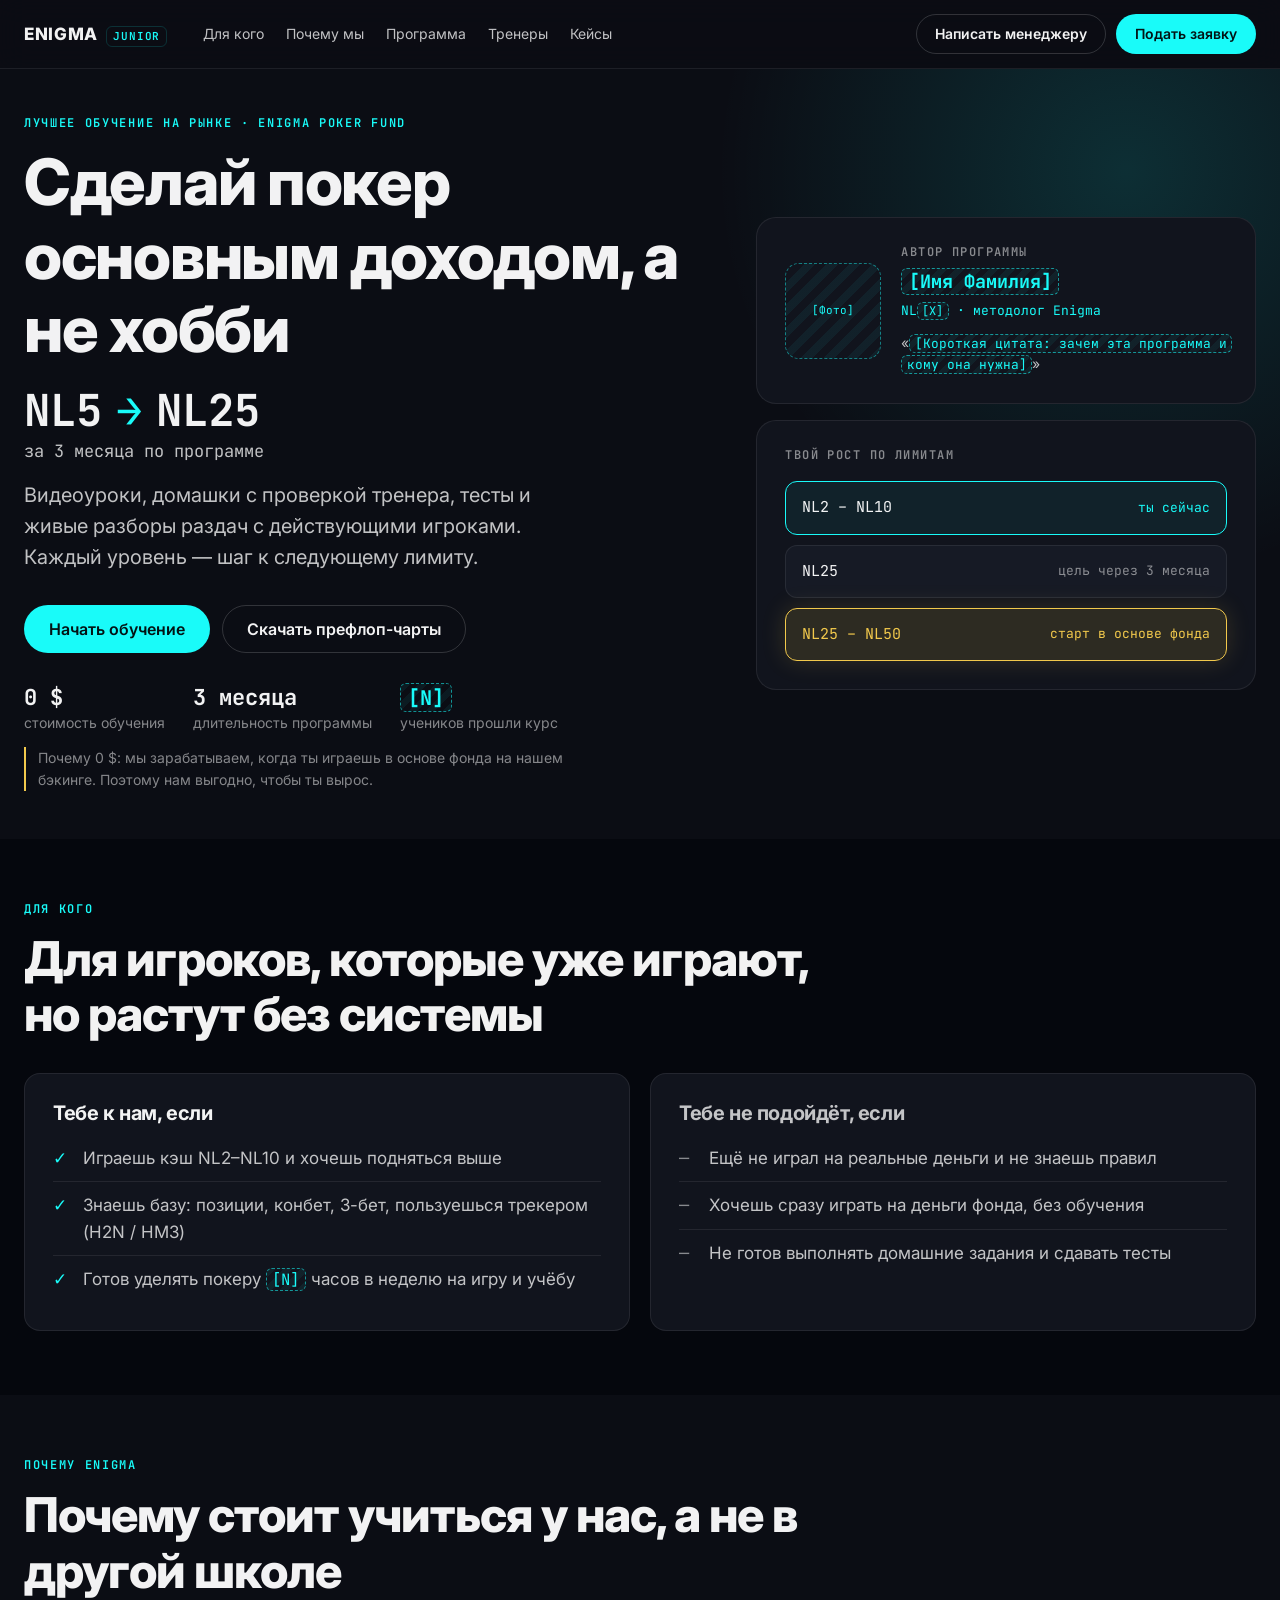
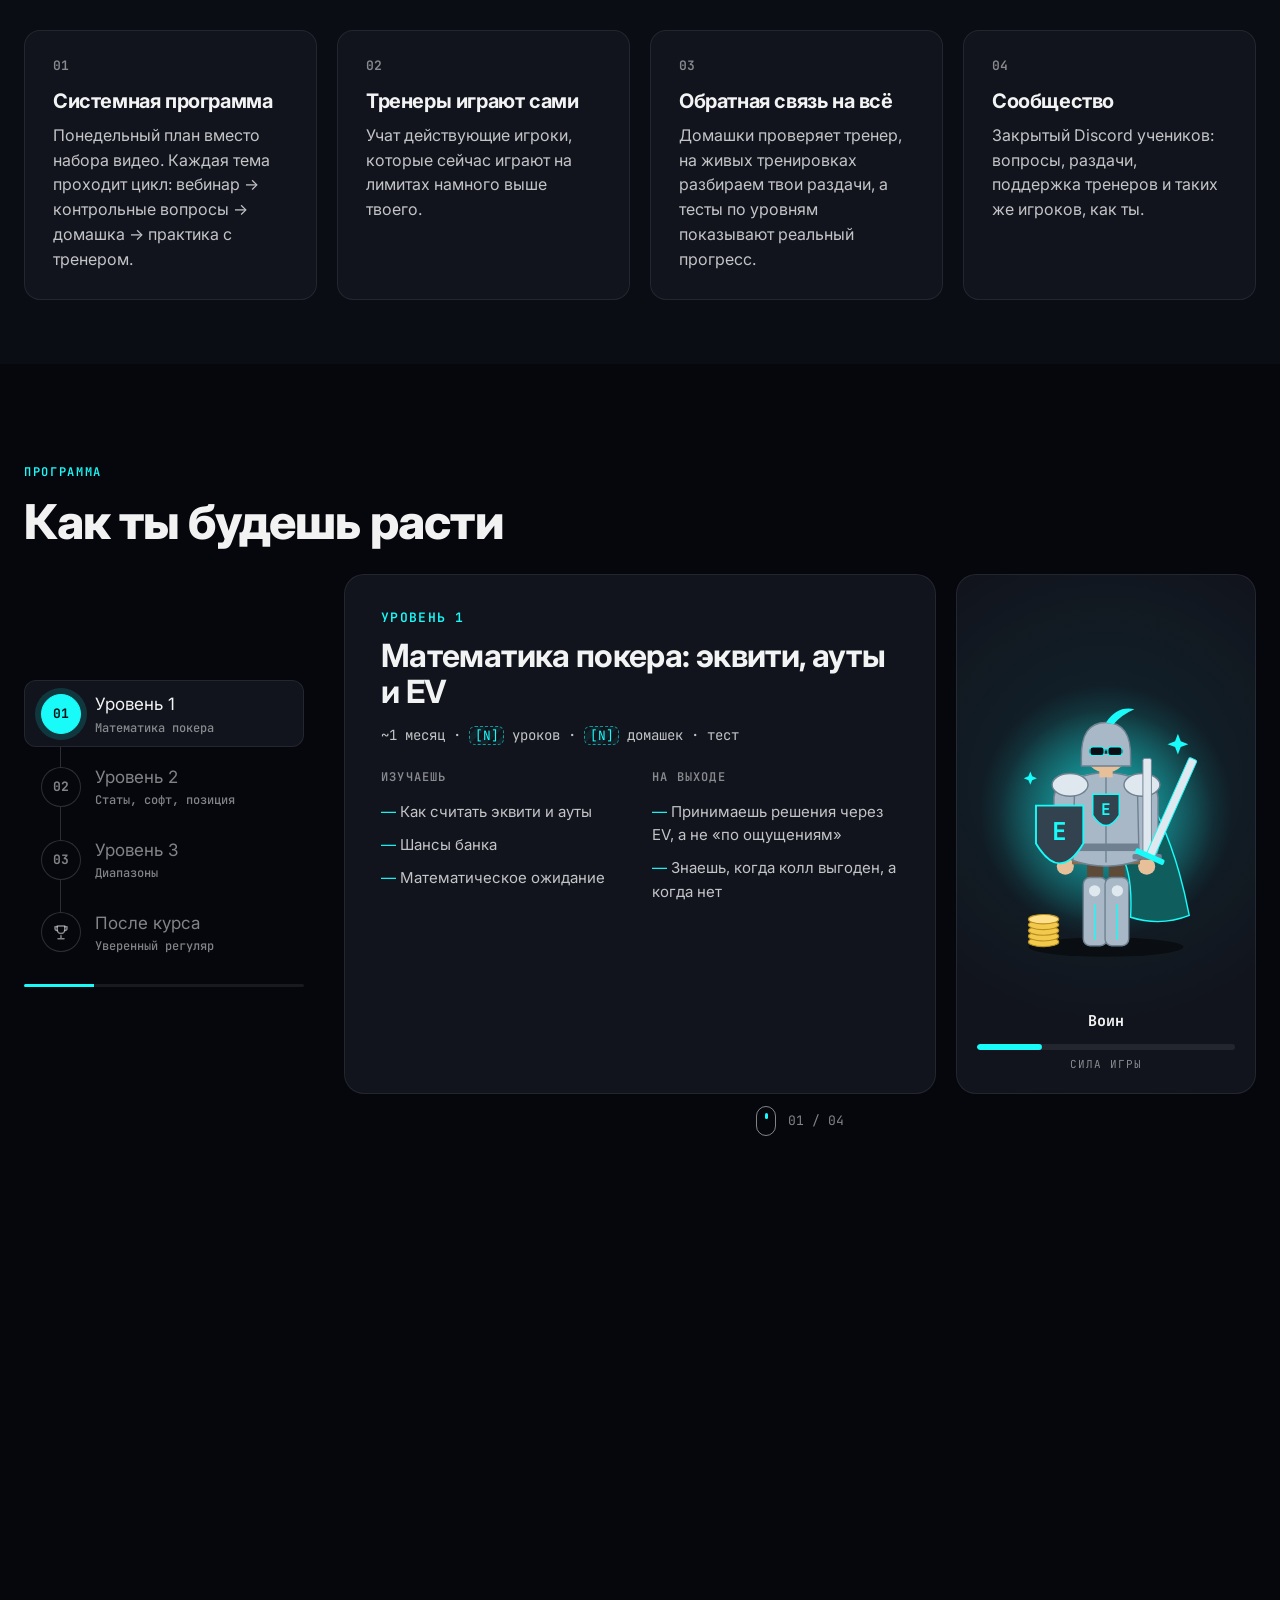
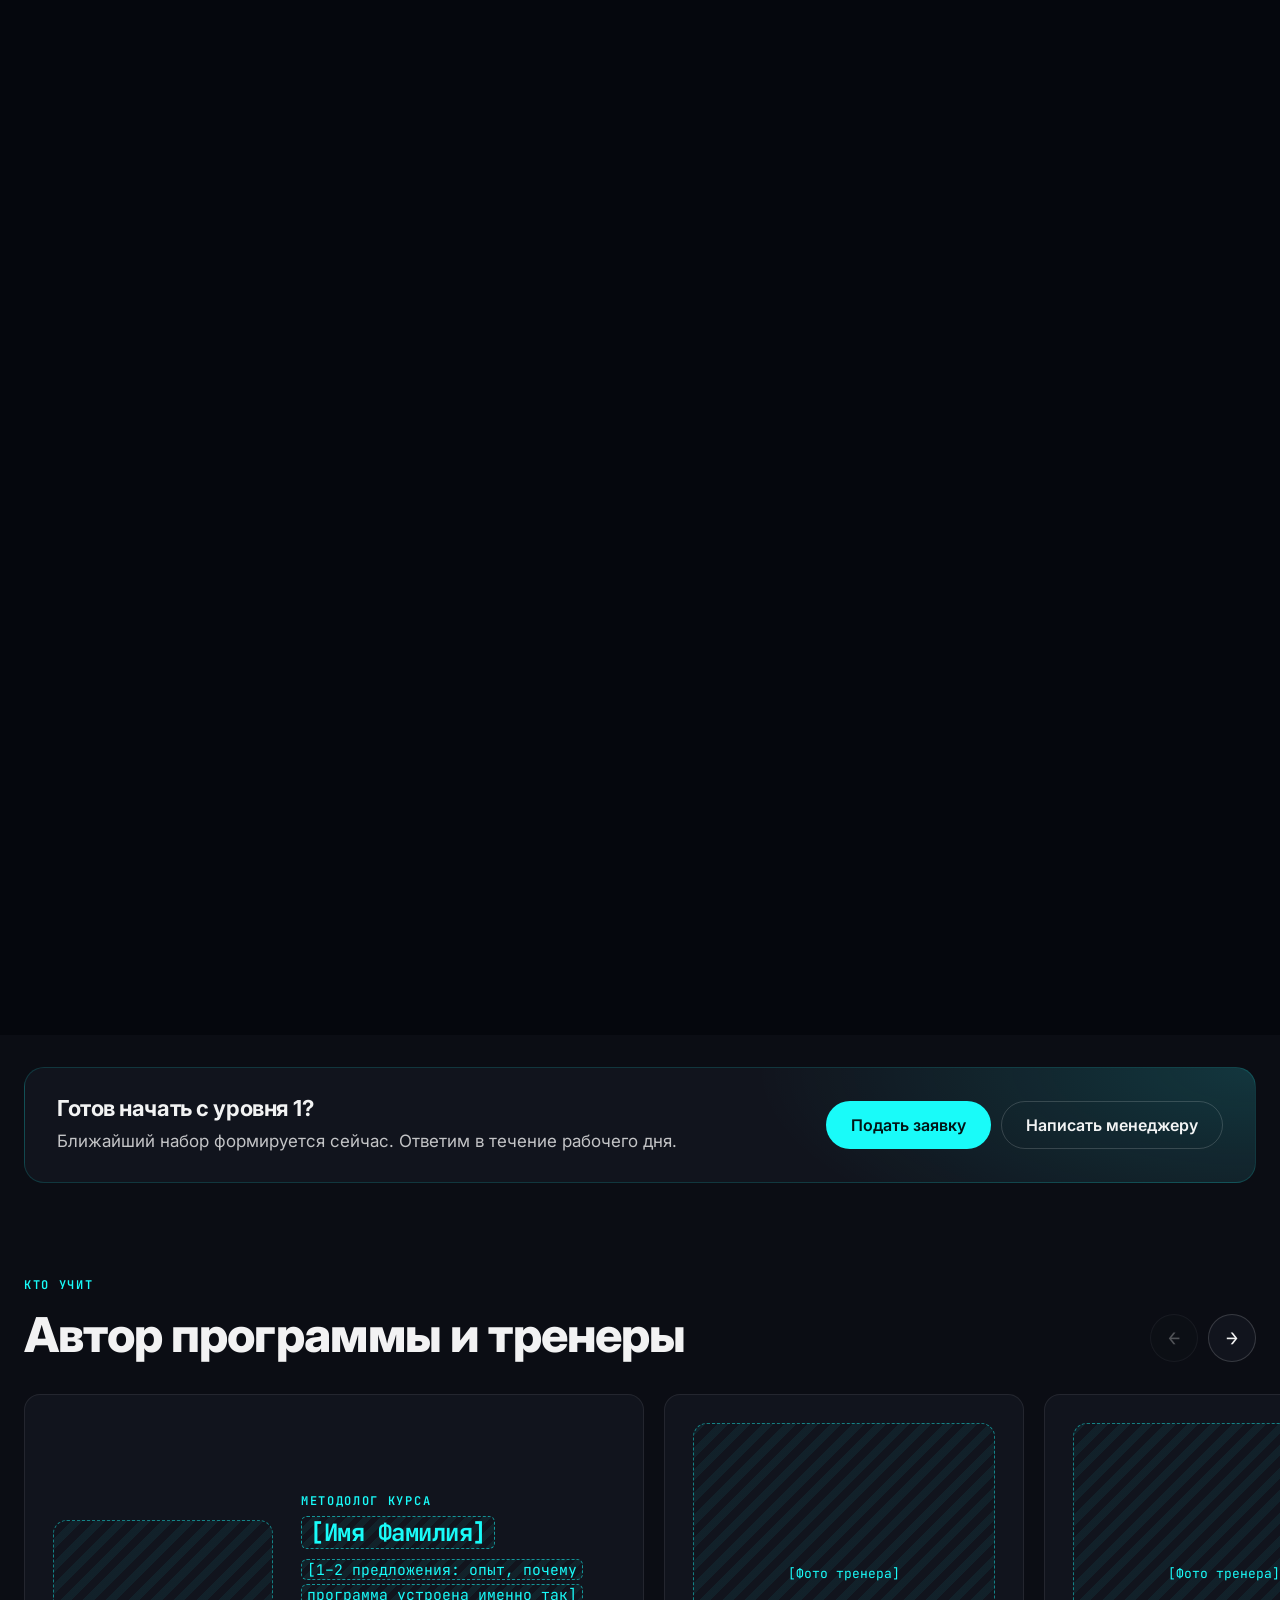
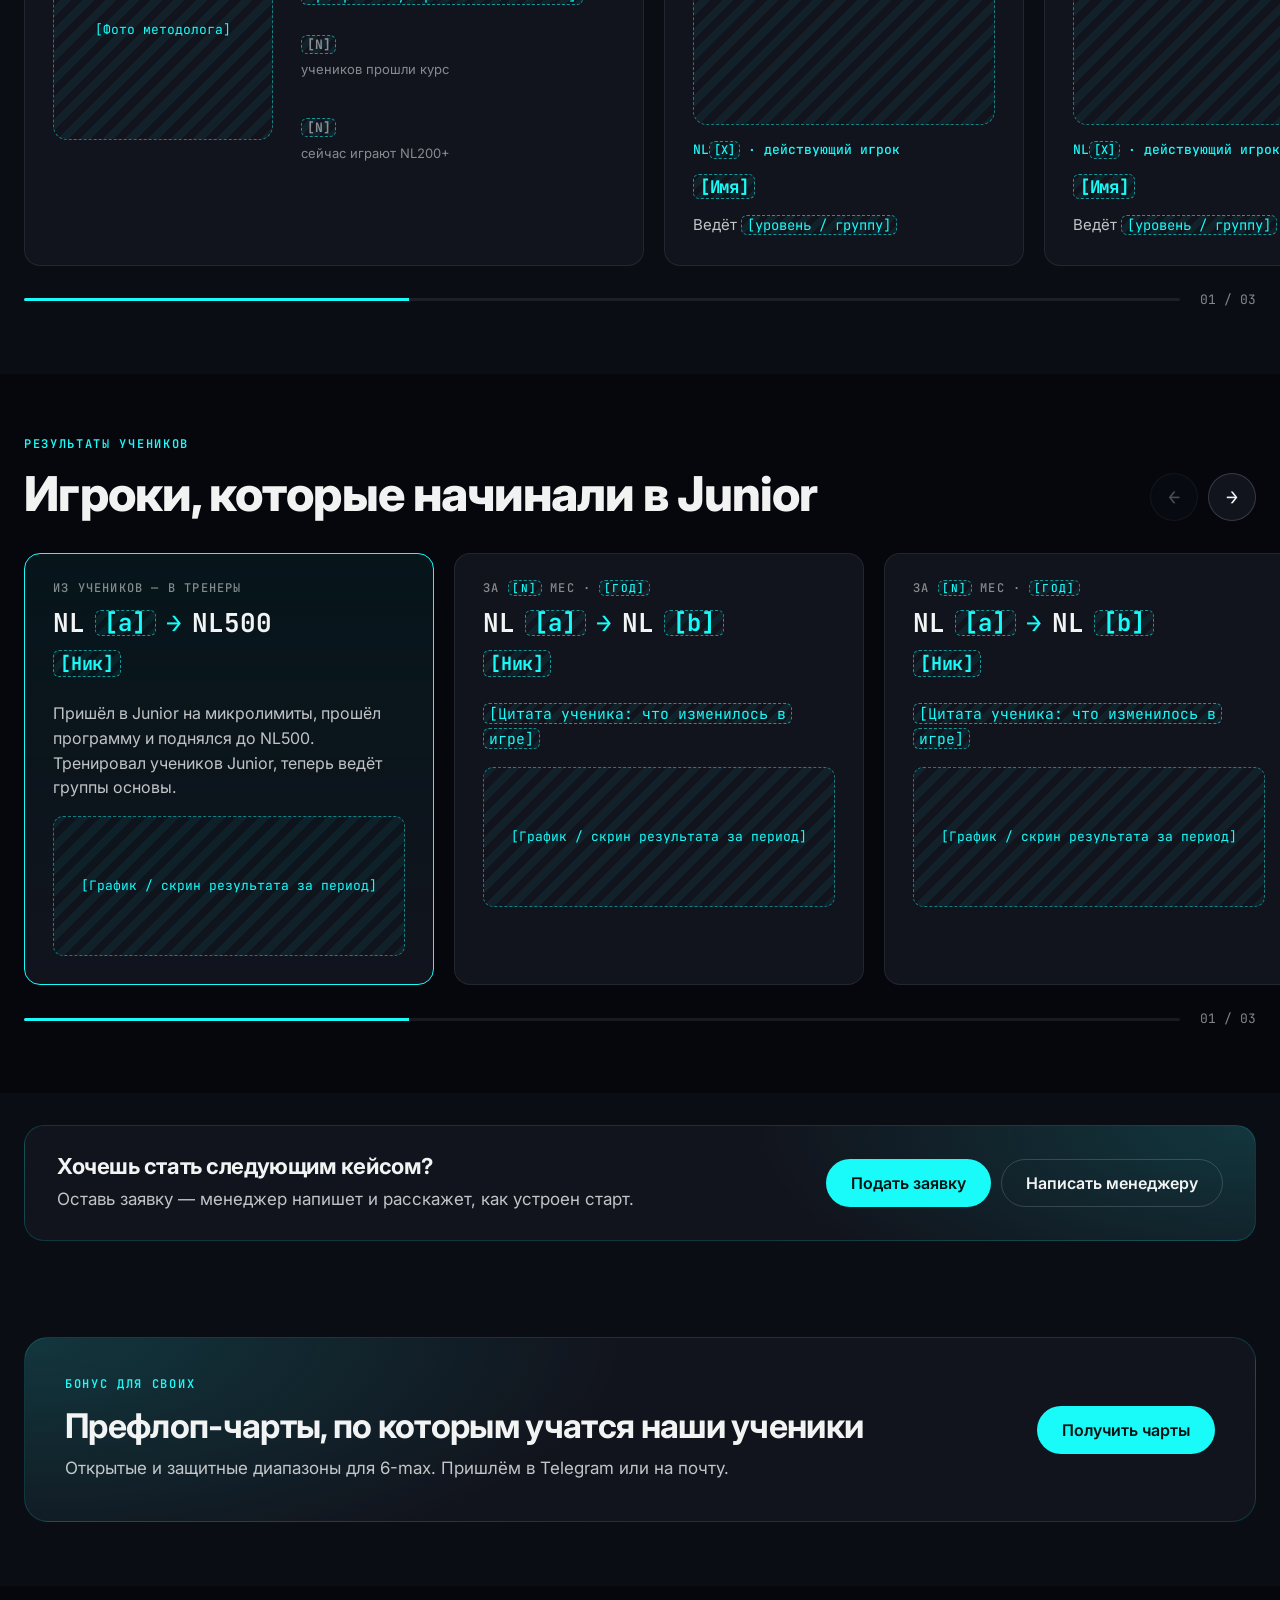
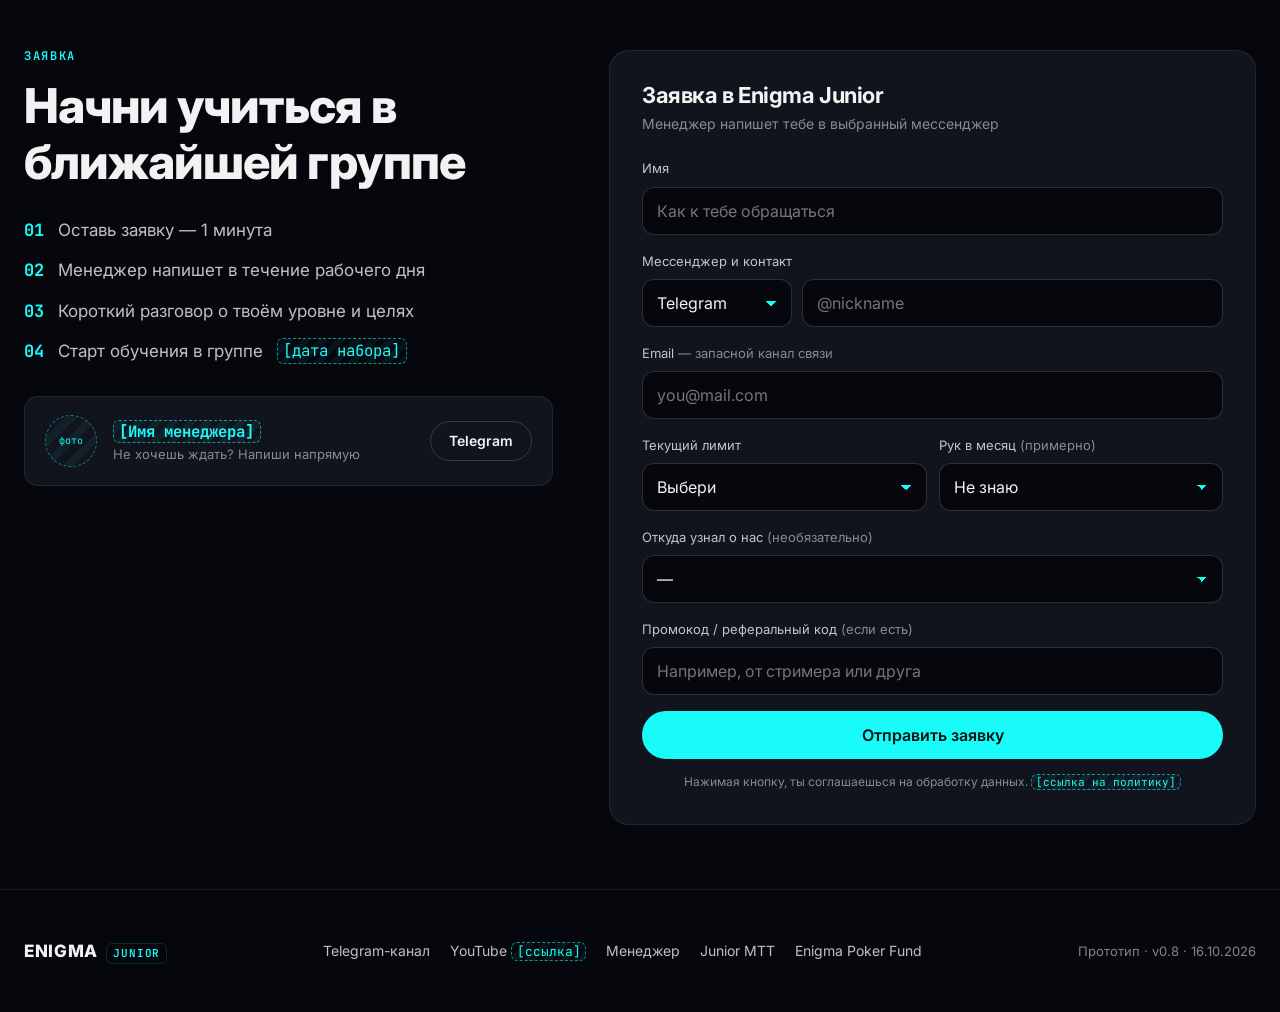
==== commit ed3a13a2: "Prototype v0.8: why-free note, inline CTAs, response within working day Co-Authored-By: Claude Opus " ====
--- a/index.html
+++ b/index.html
@@ -8,7 +8,7 @@
   <link rel="preconnect" href="https://fonts.googleapis.com">
   <link rel="preconnect" href="https://fonts.gstatic.com" crossorigin>
   <link href="https://fonts.googleapis.com/css2?family=Inter:wght@400;500;600;700;800&family=JetBrains+Mono:wght@400;500;600;700&display=swap" rel="stylesheet">
-  <link rel="stylesheet" href="styles.css?v=0.7">
+  <link rel="stylesheet" href="styles.css?v=0.8">
 </head>
 <body data-discipline="cash">
 
@@ -54,6 +54,7 @@
             <div><b>3 месяца</b>длительность программы</div>
             <div><b><span class="ph">[N]</span></b>учеников прошли курс</div>
           </div>
+          <p class="free-note">Почему 0 $: мы зарабатываем, когда ты играешь в основе фонда на нашем бэкинге. Поэтому нам выгодно, чтобы ты вырос.</p>
         </div>
         <div class="hero-side reveal">
           <div class="hero-card hero-author">
@@ -339,6 +340,22 @@
       </div>
     </section>
 
+    <!-- Inline CTA -->
+    <section class="cta-section">
+      <div class="wrap">
+        <div class="cta-strip reveal">
+          <div>
+            <h3>Готов начать с уровня 1?</h3>
+            <p class="muted">Ближайший набор формируется сейчас. Ответим в течение рабочего дня.</p>
+          </div>
+          <div class="cta-strip-btns">
+            <button class="btn btn-primary" data-open-apply>Подать заявку</button>
+            <a class="btn btn-ghost" href="#" data-manager>Написать менеджеру</a>
+          </div>
+        </div>
+      </div>
+    </section>
+
     <!-- Methodologist & coaches: arrow carousel -->
     <section id="coaches">
       <div class="wrap" data-carousel>
@@ -428,6 +445,22 @@
       </div>
     </section>
 
+    <!-- Inline CTA -->
+    <section class="cta-section">
+      <div class="wrap">
+        <div class="cta-strip reveal">
+          <div>
+            <h3>Хочешь стать следующим кейсом?</h3>
+            <p class="muted">Оставь заявку — менеджер напишет и расскажет, как устроен старт.</p>
+          </div>
+          <div class="cta-strip-btns">
+            <button class="btn btn-primary" data-open-apply>Подать заявку</button>
+            <a class="btn btn-ghost" href="#" data-manager>Написать менеджеру</a>
+          </div>
+        </div>
+      </div>
+    </section>
+
     <!-- Lead magnet banner -->
     <section>
       <div class="wrap">
@@ -450,7 +483,7 @@
           <h2 class="section-title">Начни учиться в ближайшей группе</h2>
           <ul class="apply-points">
             <li><b>01</b>Оставь заявку — 1 минута</li>
-            <li><b>02</b>Менеджер напишет в течение <span class="ph">[N] часов</span></li>
+            <li><b>02</b>Менеджер напишет в течение рабочего дня</li>
             <li><b>03</b>Короткий разговор о твоём уровне и целях</li>
             <li><b>04</b>Старт обучения в группе <span class="ph">[дата набора]</span></li>
           </ul>
@@ -479,7 +512,7 @@
         <a href="mtt/">Junior MTT</a>
         <a href="https://enigmapoker.pro" target="_blank" rel="noopener">Enigma Poker Fund</a>
       </div>
-      <small>Прототип · v0.7 · 16.10.2026</small>
+      <small>Прототип · v0.8 · 16.10.2026</small>
     </div>
   </footer>
 
@@ -491,6 +524,6 @@
     <div class="form" data-apply-form data-in-modal></div>
   </div>
 
-  <script src="main.js?v=0.7"></script>
+  <script src="main.js?v=0.8"></script>
 </body>
 </html>
--- a/styles.css
+++ b/styles.css
@@ -1,5 +1,7 @@
 /**
- * Enigma Junior — prototype styles - VERSION 0.5
+ * Enigma Junior — prototype styles - VERSION 0.8
+ *
+ * v0.8 - «Почему 0 $» note, inline CTA strips
  *
  * v0.5 - Rudolf feedback: gold instead of red for fund step
  *
@@ -224,6 +226,24 @@
 .ladder li.on span:last-child { color: var(--accent); }
 .ladder li.gold { border-color: var(--gold); background: var(--gold-soft); color: var(--gold); box-shadow: 0 0 24px rgba(242, 201, 76, .16); }
 .ladder li.gold span:last-child { color: var(--gold); }
+
+.free-note { margin-top: 14px; max-width: 560px; font-size: 14px; color: var(--text-3); border-left: 2px solid var(--gold); padding-left: 12px; }
+
+/* Inline CTA strip */
+.cta-section { padding: 0; margin: 32px 0; }
+.cta-strip {
+  display: flex;
+  align-items: center;
+  justify-content: space-between;
+  gap: 24px;
+  flex-wrap: wrap;
+  padding: 28px 32px;
+  border-radius: 20px;
+  border: 1px solid var(--accent-soft);
+  background: radial-gradient(500px 200px at 100% 0%, var(--accent-soft), transparent), var(--bg-card);
+}
+.cta-strip h3 { font-size: 22px; margin-bottom: 6px; }
+.cta-strip-btns { display: flex; gap: 10px; flex-wrap: wrap; }
 
 /* Fit block */
 .fit-grid { display: grid; grid-template-columns: 1fr 1fr; gap: 20px; margin-top: 32px; }
@@ -673,5 +693,7 @@
   .hero-author { grid-template-columns: 72px 1fr; gap: 14px; }
   .avatar-lg { width: 72px; height: 72px; }
   .mobile-cta { display: block; }
+  .cta-strip { padding: 22px 20px; }
+  .cta-strip-btns, .cta-strip-btns .btn { width: 100%; }
   .hero-facts { gap: 20px; }
 }
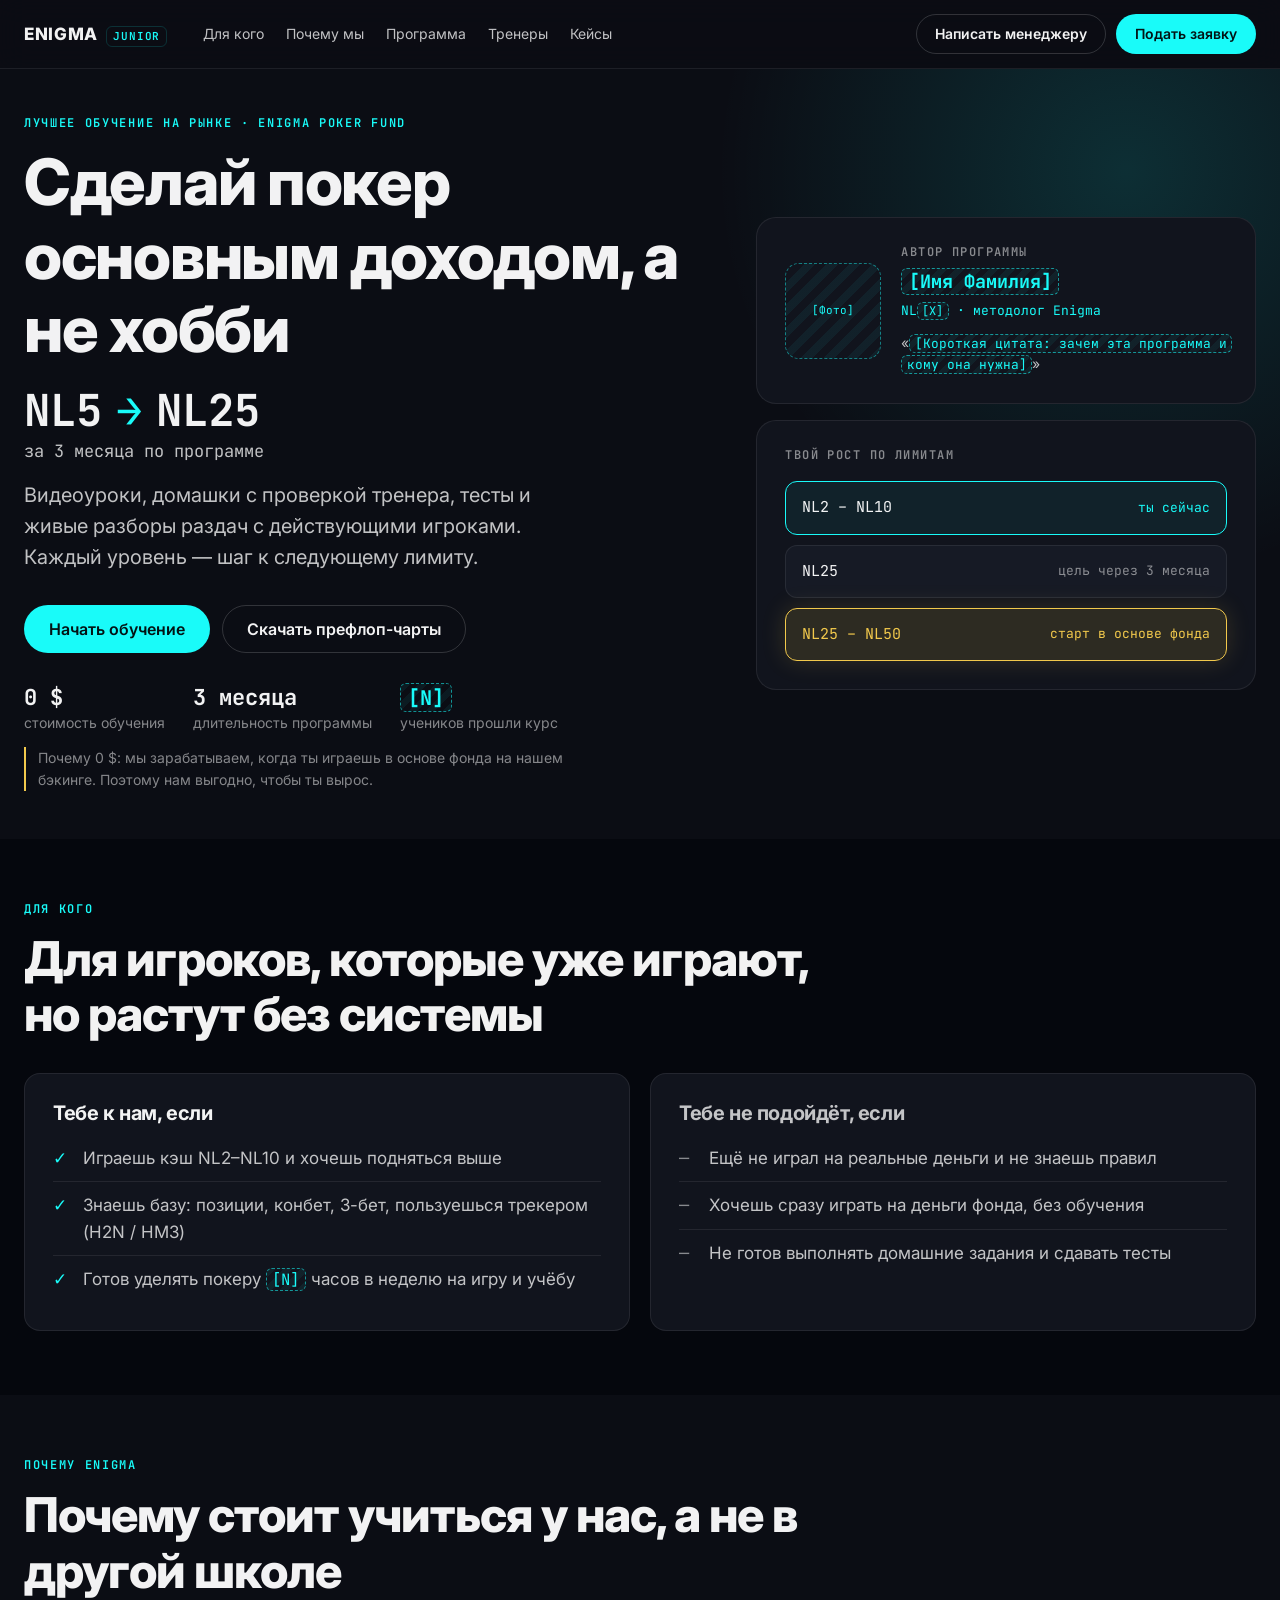
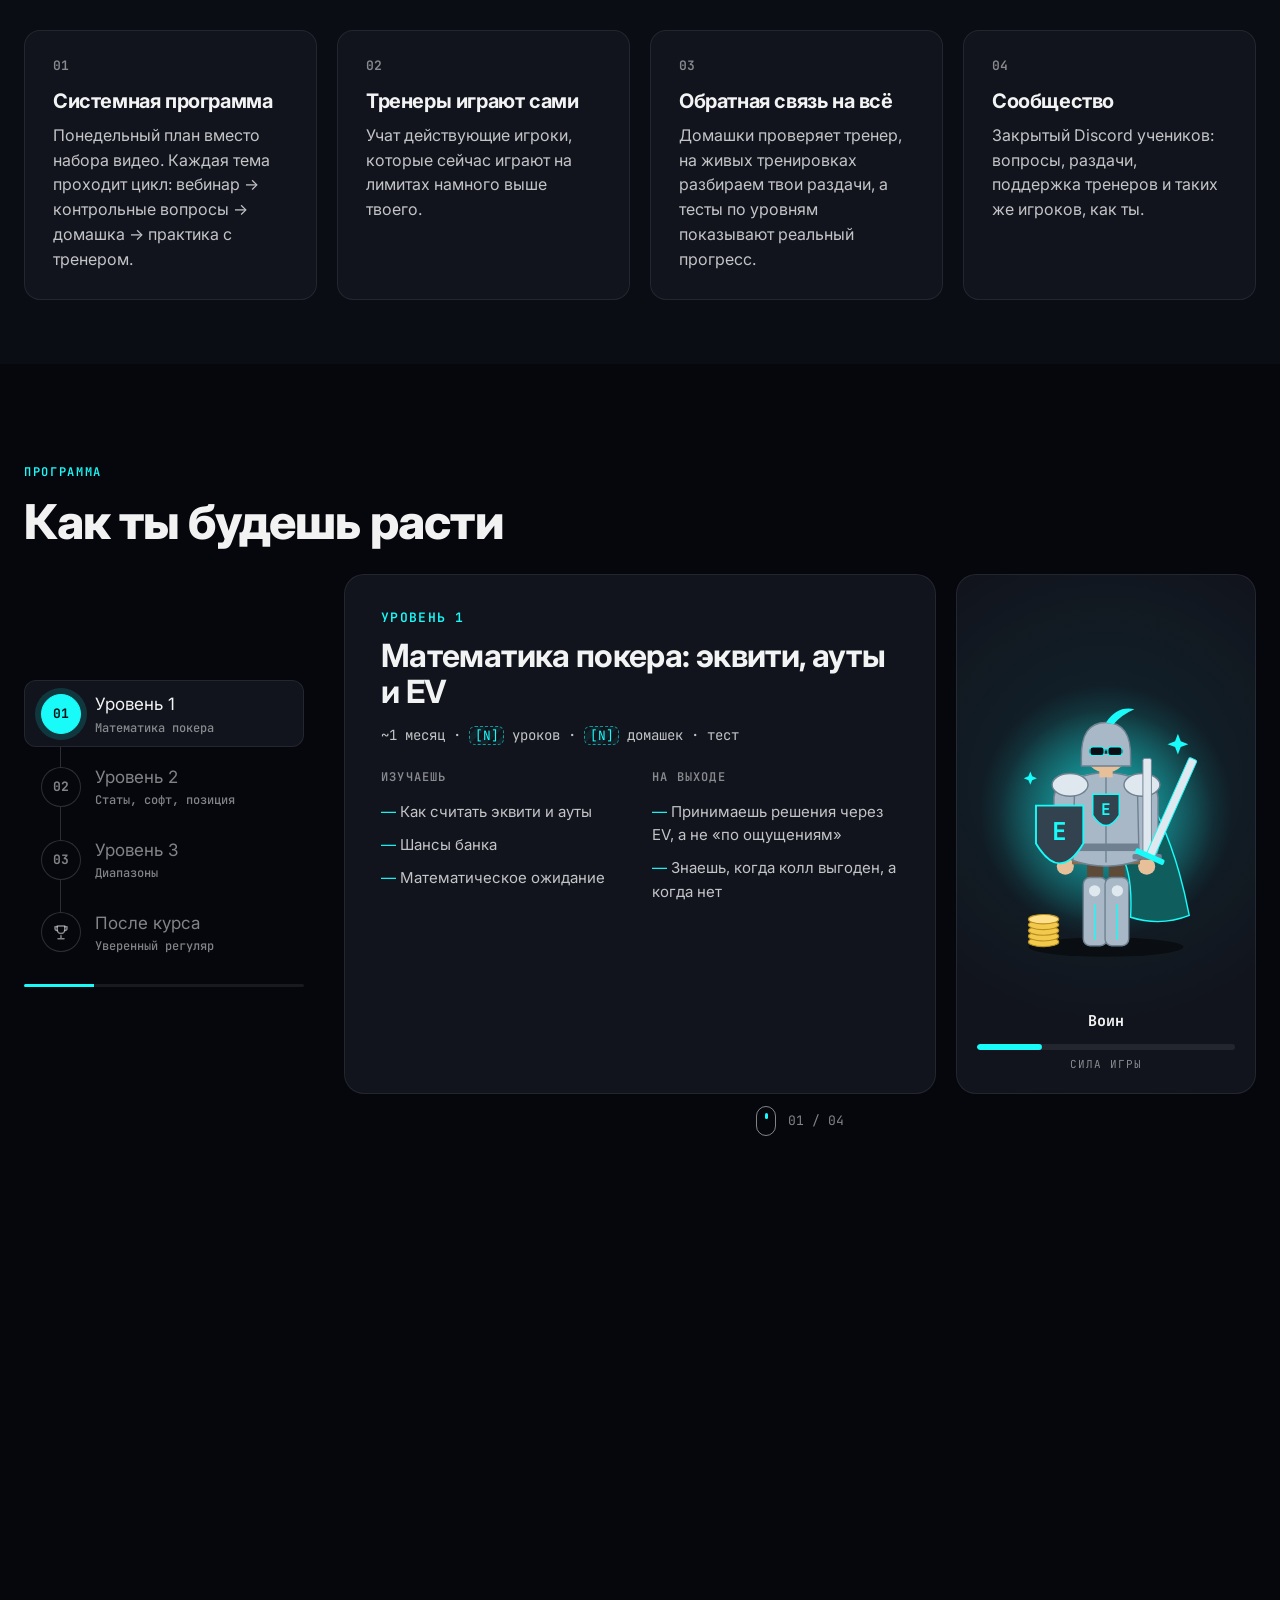
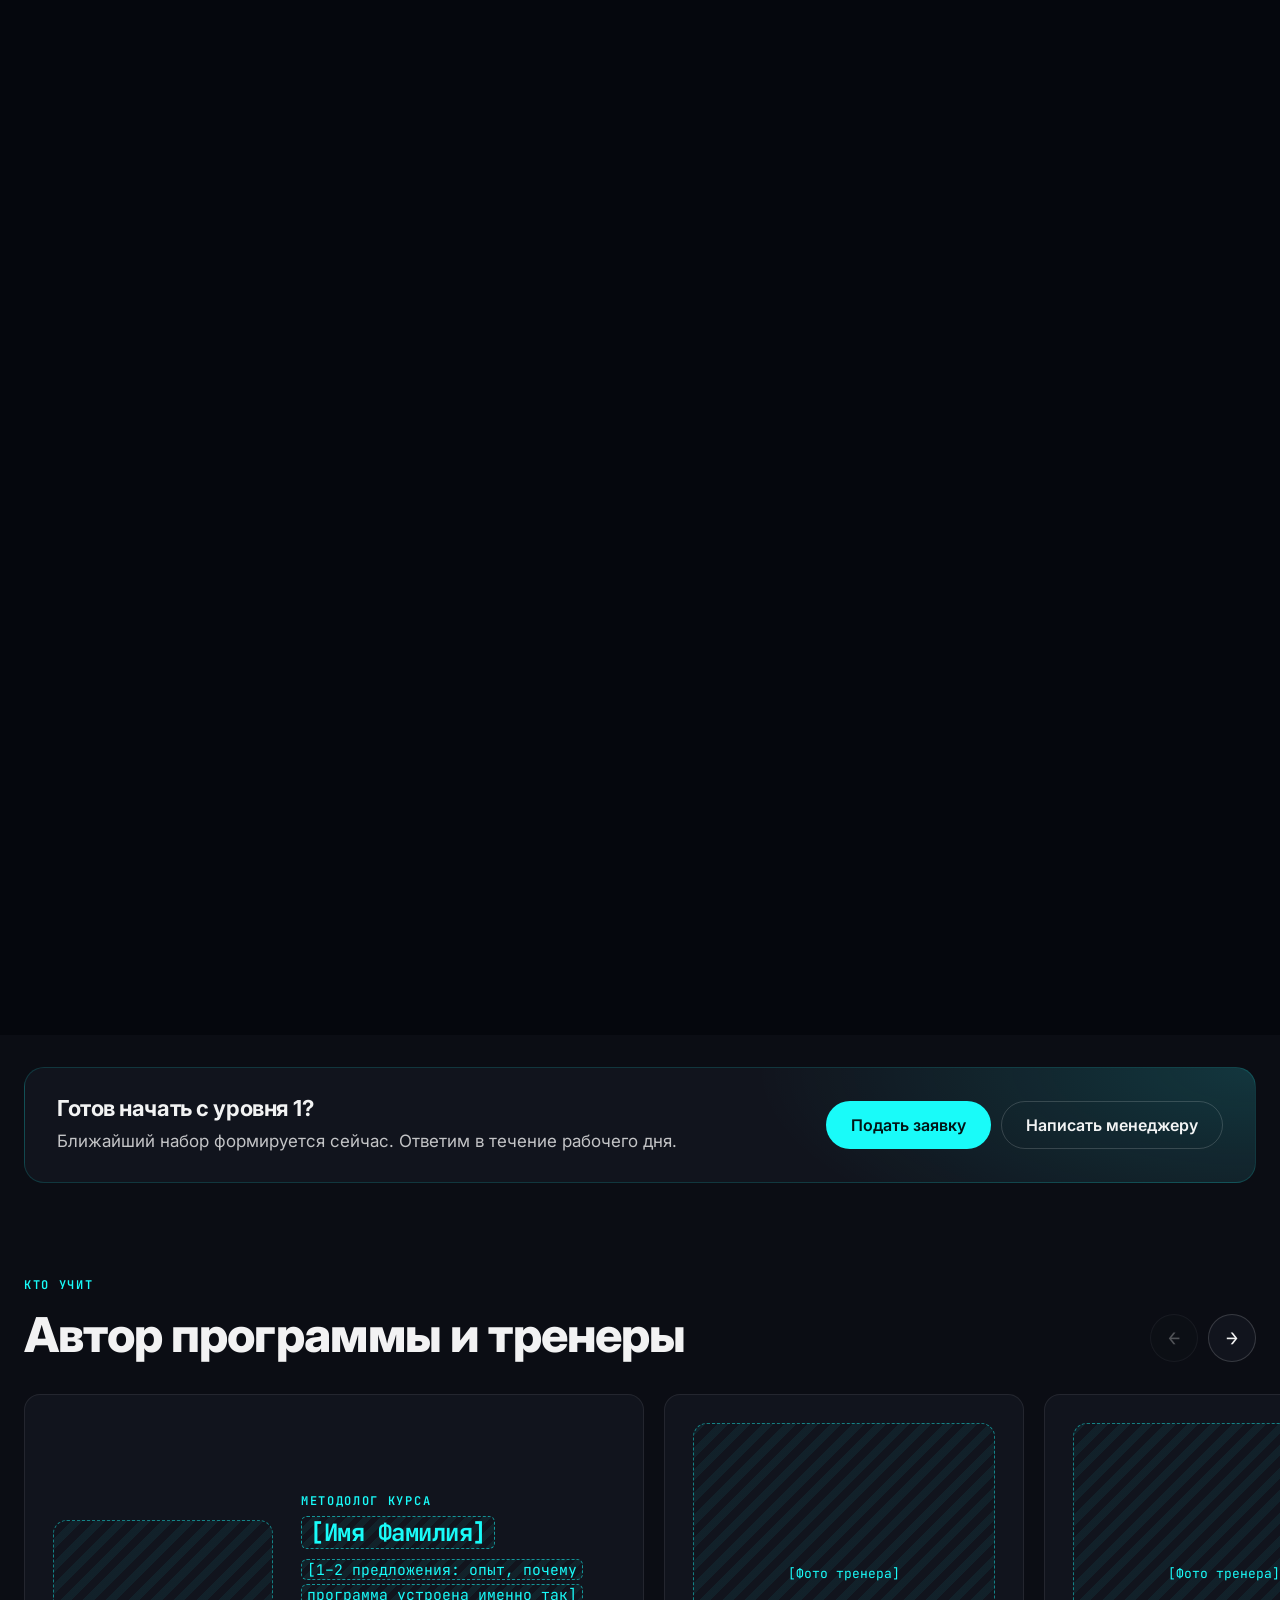
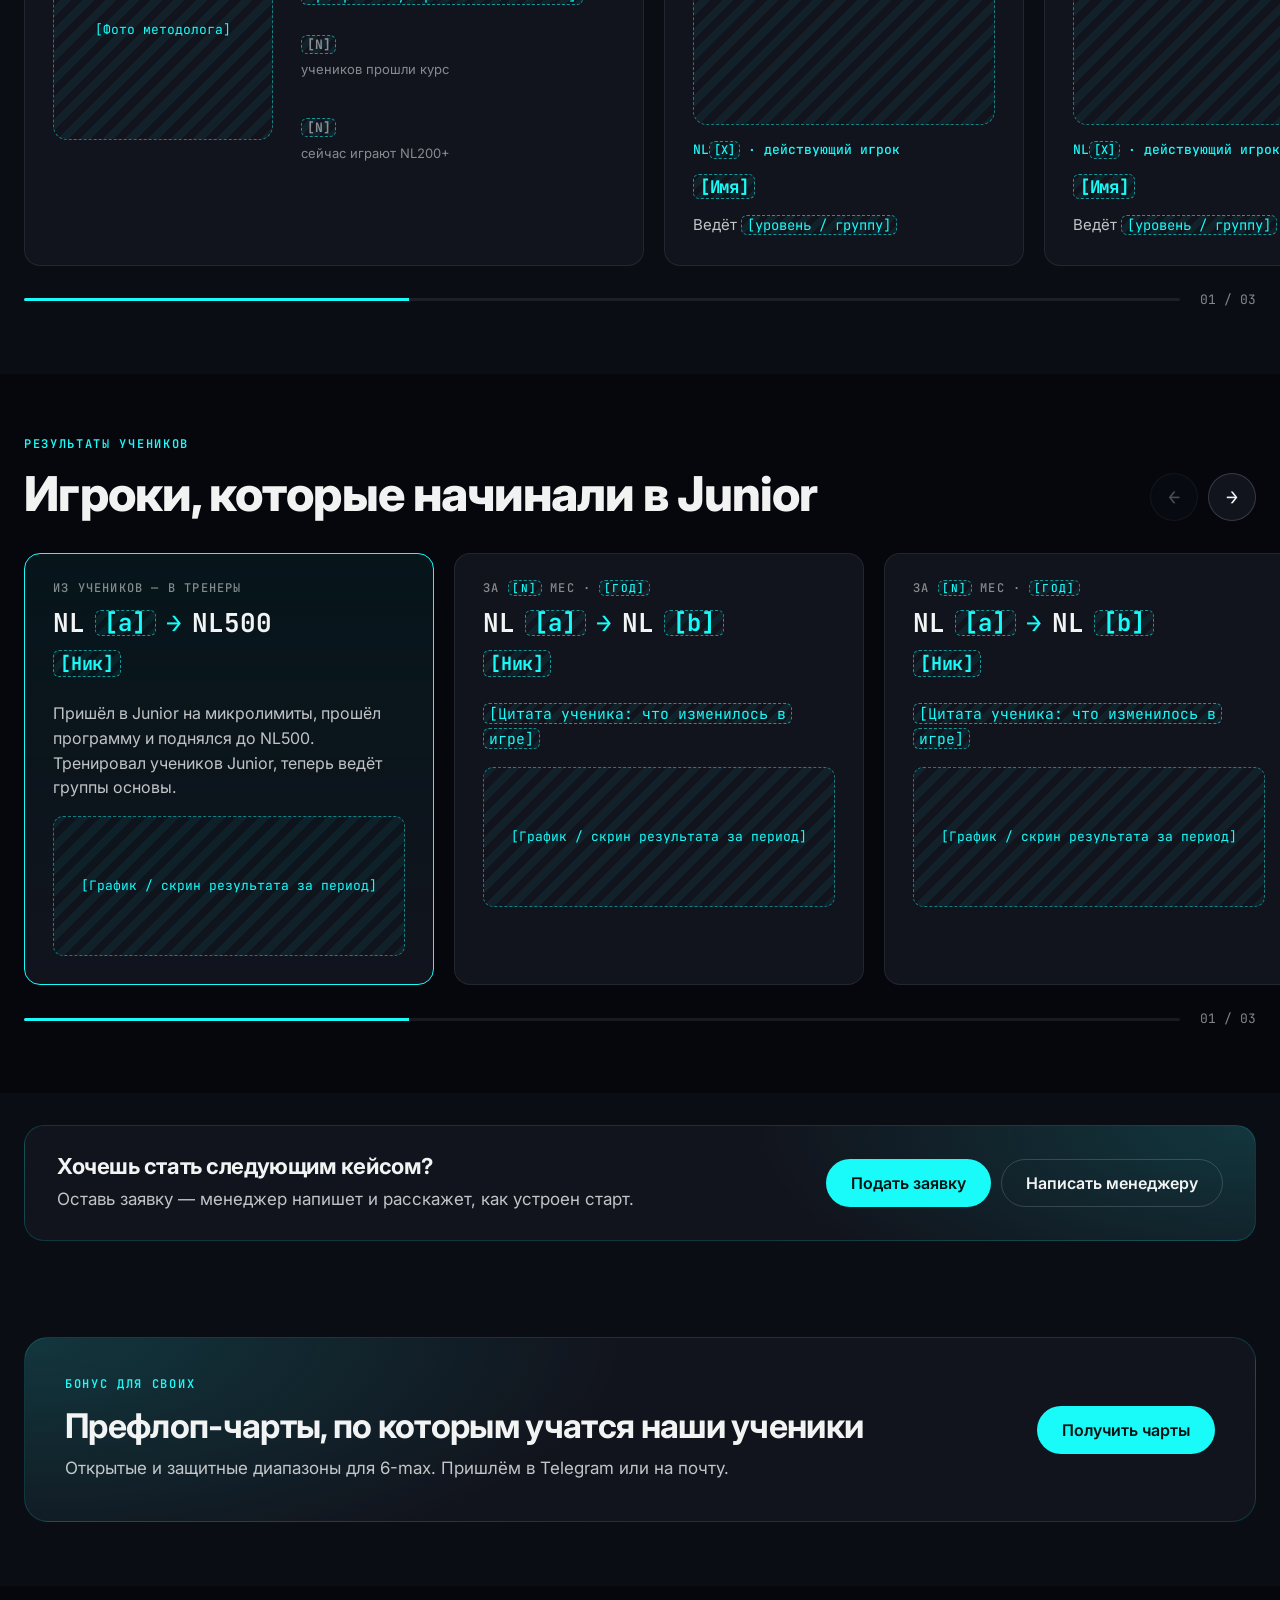
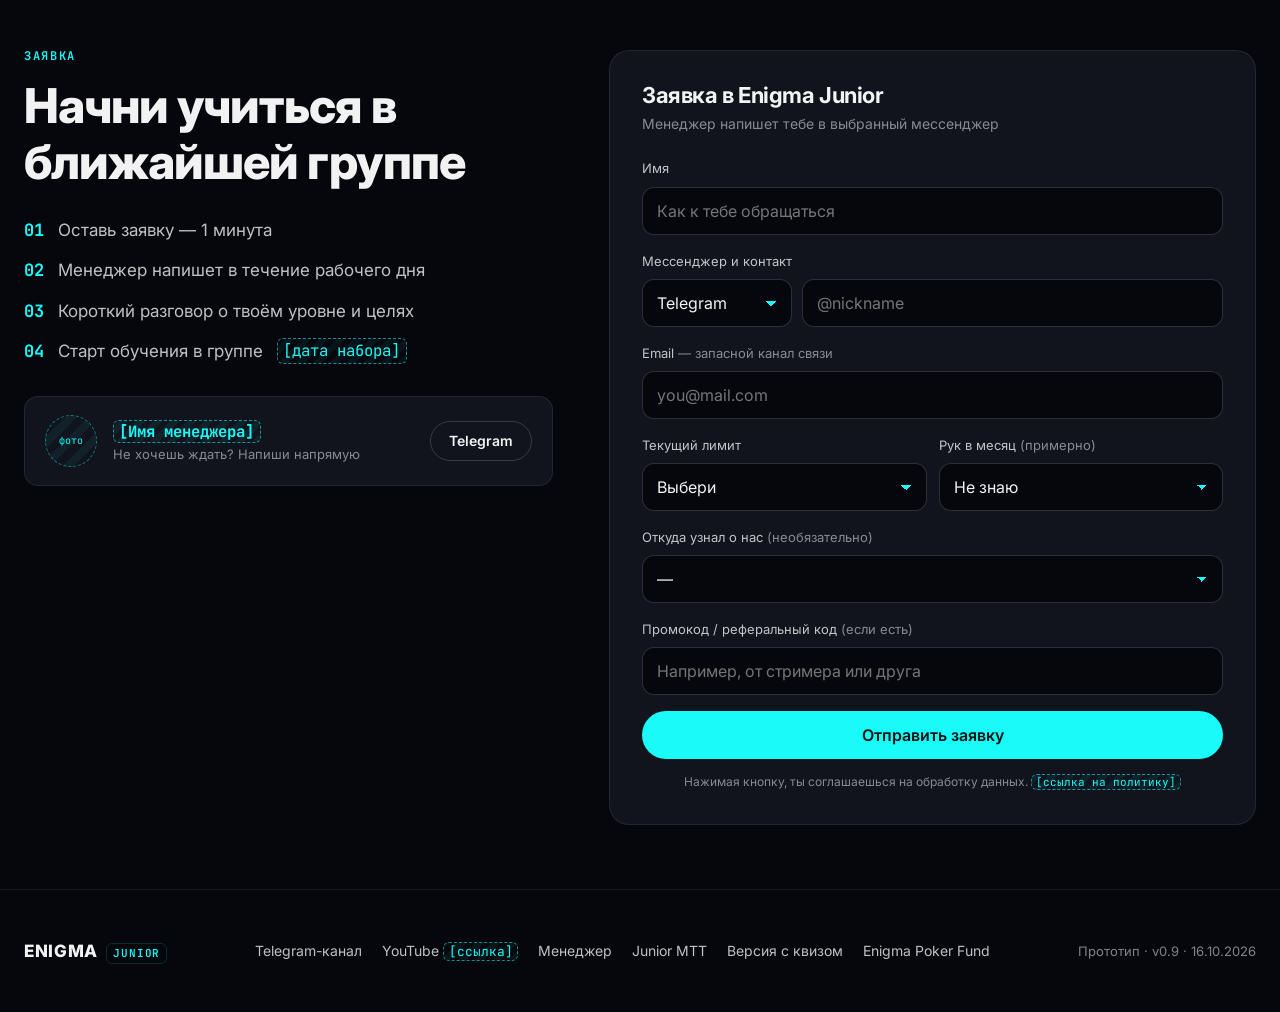
==== commit 5a71faa2: "Prototype v0.9: version B with level quiz (/quiz/) Co-Authored-By: Claude Opus 5.5 <noreply@anthropi" ====
--- a/index.html
+++ b/index.html
@@ -8,7 +8,7 @@
   <link rel="preconnect" href="https://fonts.googleapis.com">
   <link rel="preconnect" href="https://fonts.gstatic.com" crossorigin>
   <link href="https://fonts.googleapis.com/css2?family=Inter:wght@400;500;600;700;800&family=JetBrains+Mono:wght@400;500;600;700&display=swap" rel="stylesheet">
-  <link rel="stylesheet" href="styles.css?v=0.8">
+  <link rel="stylesheet" href="styles.css?v=0.9">
 </head>
 <body data-discipline="cash">
 
@@ -510,9 +510,10 @@
         <a href="#" target="_blank" rel="noopener">YouTube <span class="ph">[ссылка]</span></a>
         <a href="#" data-manager>Менеджер</a>
         <a href="mtt/">Junior MTT</a>
+        <a href="quiz/">Версия с квизом</a>
         <a href="https://enigmapoker.pro" target="_blank" rel="noopener">Enigma Poker Fund</a>
       </div>
-      <small>Прототип · v0.8 · 16.10.2026</small>
+      <small>Прототип · v0.9 · 16.10.2026</small>
     </div>
   </footer>
 
@@ -524,6 +525,6 @@
     <div class="form" data-apply-form data-in-modal></div>
   </div>
 
-  <script src="main.js?v=0.8"></script>
+  <script src="main.js?v=0.9"></script>
 </body>
 </html>
--- a/styles.css
+++ b/styles.css
@@ -1,5 +1,7 @@
 /**
- * Enigma Junior — prototype styles - VERSION 0.8
+ * Enigma Junior — prototype styles - VERSION 0.9
+ *
+ * v0.9 - Level quiz styles for prototype B
  *
  * v0.8 - «Почему 0 $» note, inline CTA strips
  *
@@ -245,6 +247,45 @@
 .cta-strip h3 { font-size: 22px; margin-bottom: 6px; }
 .cta-strip-btns { display: flex; gap: 10px; flex-wrap: wrap; }
 
+/* Level quiz (prototype B) */
+.quiz-grid { display: grid; grid-template-columns: .9fr 1.1fr; gap: 48px; align-items: center; }
+.quiz-perks { margin-top: 24px; display: grid; gap: 10px; }
+.quiz-perks li { color: var(--text-2); display: flex; gap: 10px; }
+.quiz-perks li::before { content: "→"; color: var(--accent); font-family: var(--mono); }
+.quiz-card { background: var(--bg-card); border: 1px solid var(--line); border-radius: 20px; padding: 32px; min-height: 420px; }
+.quiz-top { display: flex; justify-content: space-between; align-items: center; color: var(--text-3); font-size: 13px; }
+.quiz-back { all: unset; cursor: pointer; color: var(--text-3); font-size: 14px; }
+.quiz-back:hover { color: var(--accent); }
+.quiz-bar { height: 4px; border-radius: 4px; background: var(--line); margin: 12px 0 24px; overflow: hidden; }
+.quiz-bar i { display: block; height: 100%; background: var(--accent); transition: width .3s; }
+.quiz-q { font-size: 22px; margin-bottom: 20px; }
+.quiz-options { display: grid; gap: 10px; }
+.quiz-opt {
+  all: unset;
+  cursor: pointer;
+  padding: 16px 18px;
+  border-radius: 12px;
+  border: 1px solid var(--line-strong);
+  background: var(--bg-deep);
+  color: var(--text);
+  font-size: 16px;
+  transition: border-color .2s, background .2s;
+}
+.quiz-opt:hover { border-color: var(--accent); }
+.quiz-opt.picked { border-color: var(--accent); background: var(--accent-soft); }
+.quiz-result { display: grid; gap: 12px; }
+.quiz-score { font-size: 44px; font-weight: 700; color: var(--accent); line-height: 1; }
+.quiz-result h3 { font-size: 24px; }
+.quiz-cta { display: flex; flex-wrap: wrap; gap: 10px; margin-top: 8px; }
+.quiz-review { margin-top: 8px; border-top: 1px solid var(--line); padding-top: 12px; }
+.quiz-review summary { cursor: pointer; color: var(--accent); font-weight: 600; }
+.quiz-review ul { margin-top: 12px; display: grid; gap: 12px; }
+.quiz-review li { display: flex; gap: 10px; font-size: 14px; color: var(--text-2); }
+.quiz-review li b { color: var(--text); font-weight: 600; }
+.quiz-review .mark { font-family: var(--mono); flex: none; }
+.quiz-review .ok .mark { color: var(--accent); }
+.quiz-review .miss .mark { color: var(--gold); }
+
 /* Fit block */
 .fit-grid { display: grid; grid-template-columns: 1fr 1fr; gap: 20px; margin-top: 32px; }
 .fit-list li { display: flex; gap: 12px; padding: 10px 0; color: var(--text-2); border-bottom: 1px solid var(--line); }
@@ -641,7 +682,8 @@
   .grid-4 { grid-template-columns: repeat(2, 1fr); }
   .hero-grid,
   .apply-grid,
-  .lm-grid { grid-template-columns: 1fr; gap: 40px; }
+  .lm-grid,
+  .quiz-grid { grid-template-columns: 1fr; gap: 40px; }
   .scene-grid { grid-template-columns: 1fr; gap: 14px; }
   .scene-rail { grid-auto-flow: column; grid-auto-columns: 1fr; }
   .scene-rail::before { left: 10%; right: 10%; top: 30px; bottom: auto; width: auto; height: 1px; }
@@ -694,6 +736,8 @@
   .avatar-lg { width: 72px; height: 72px; }
   .mobile-cta { display: block; }
   .cta-strip { padding: 22px 20px; }
+  .quiz-card { padding: 22px 18px; min-height: 0; }
+  .quiz-cta .btn { width: 100%; }
   .cta-strip-btns, .cta-strip-btns .btn { width: 100%; }
   .hero-facts { gap: 20px; }
 }
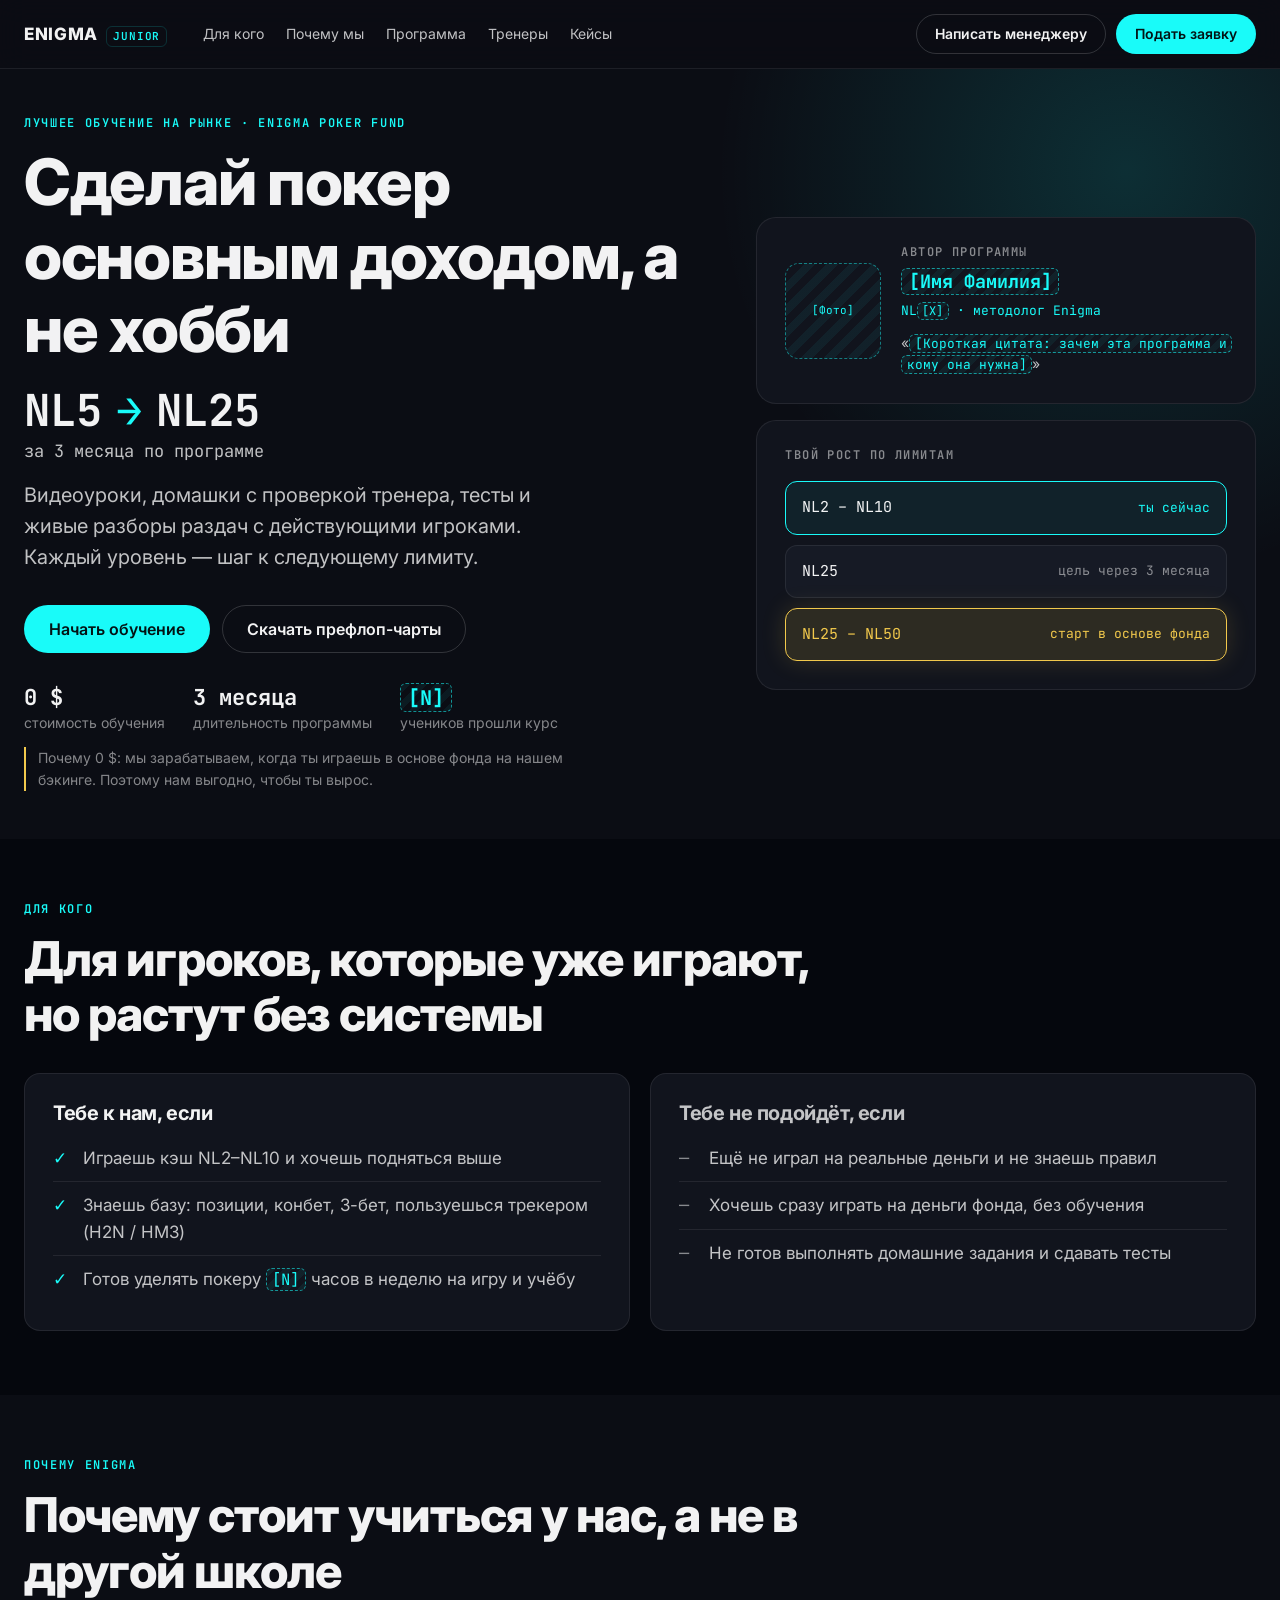
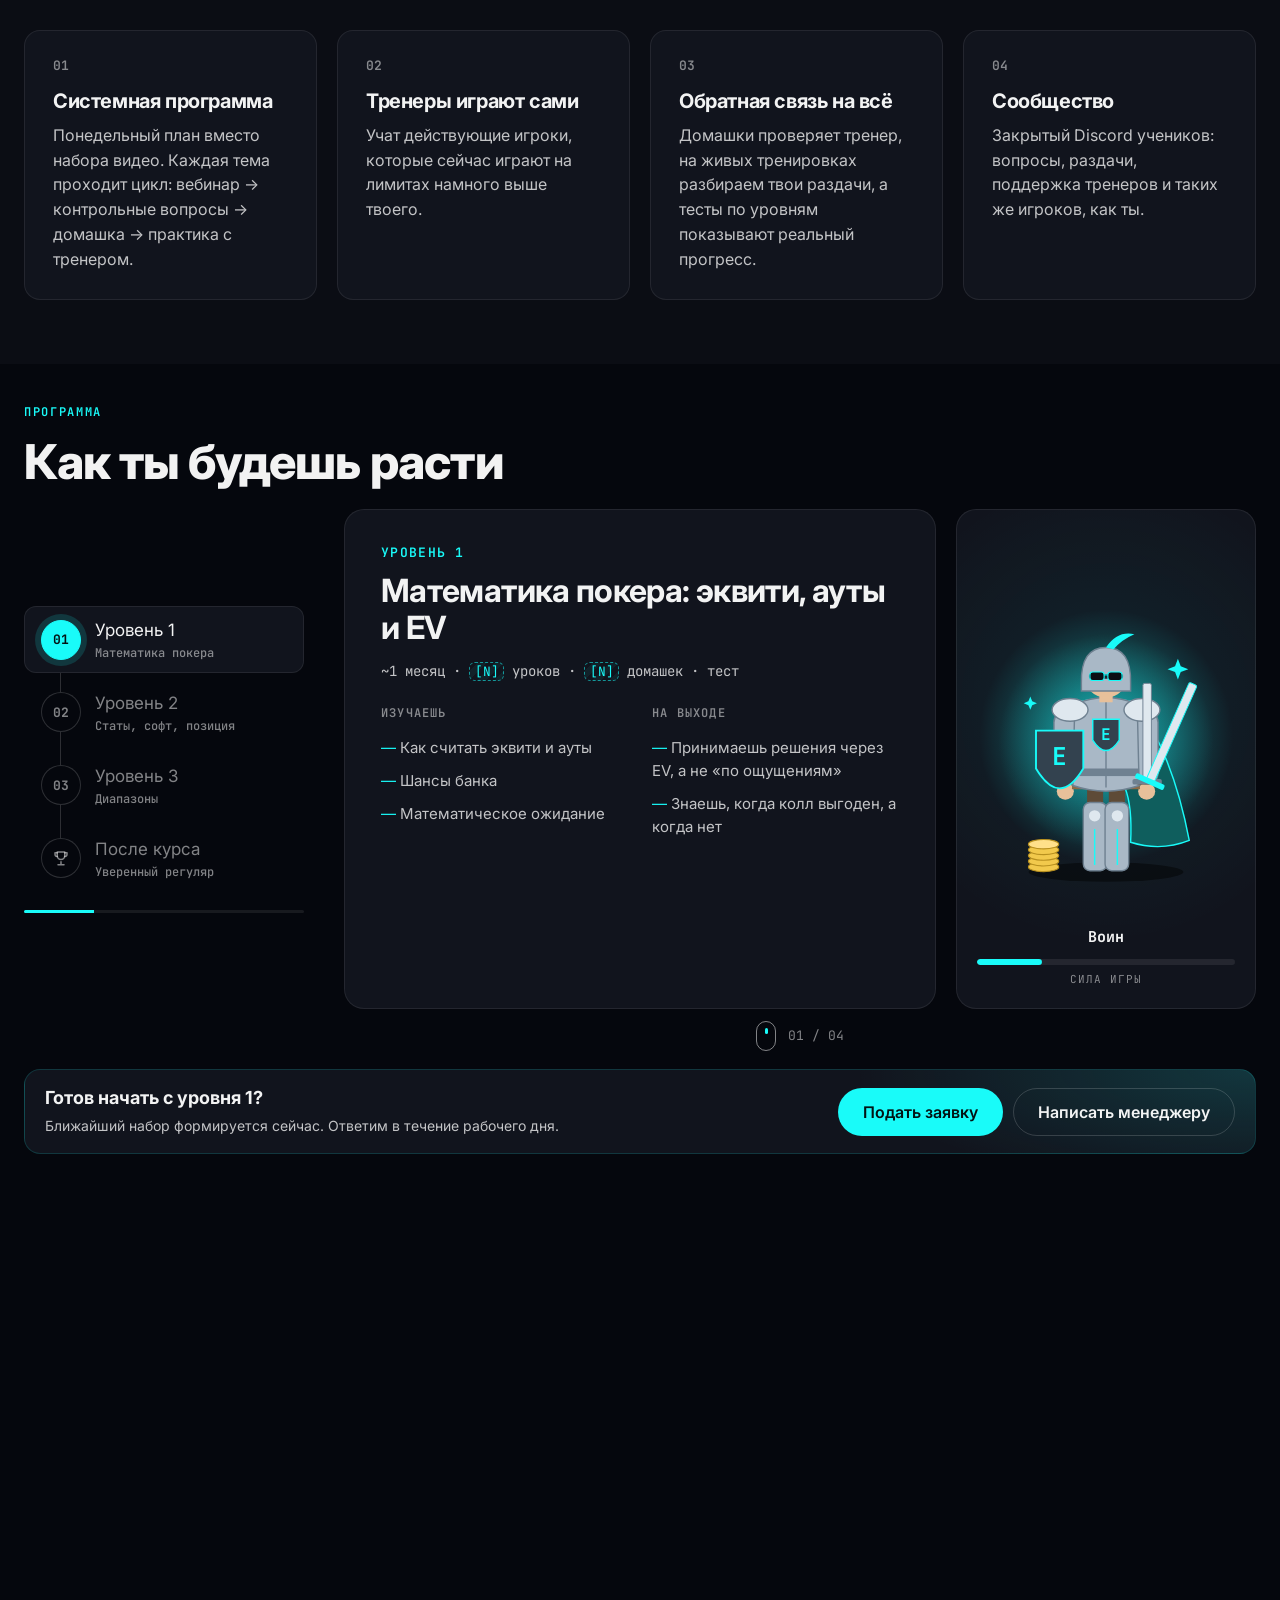
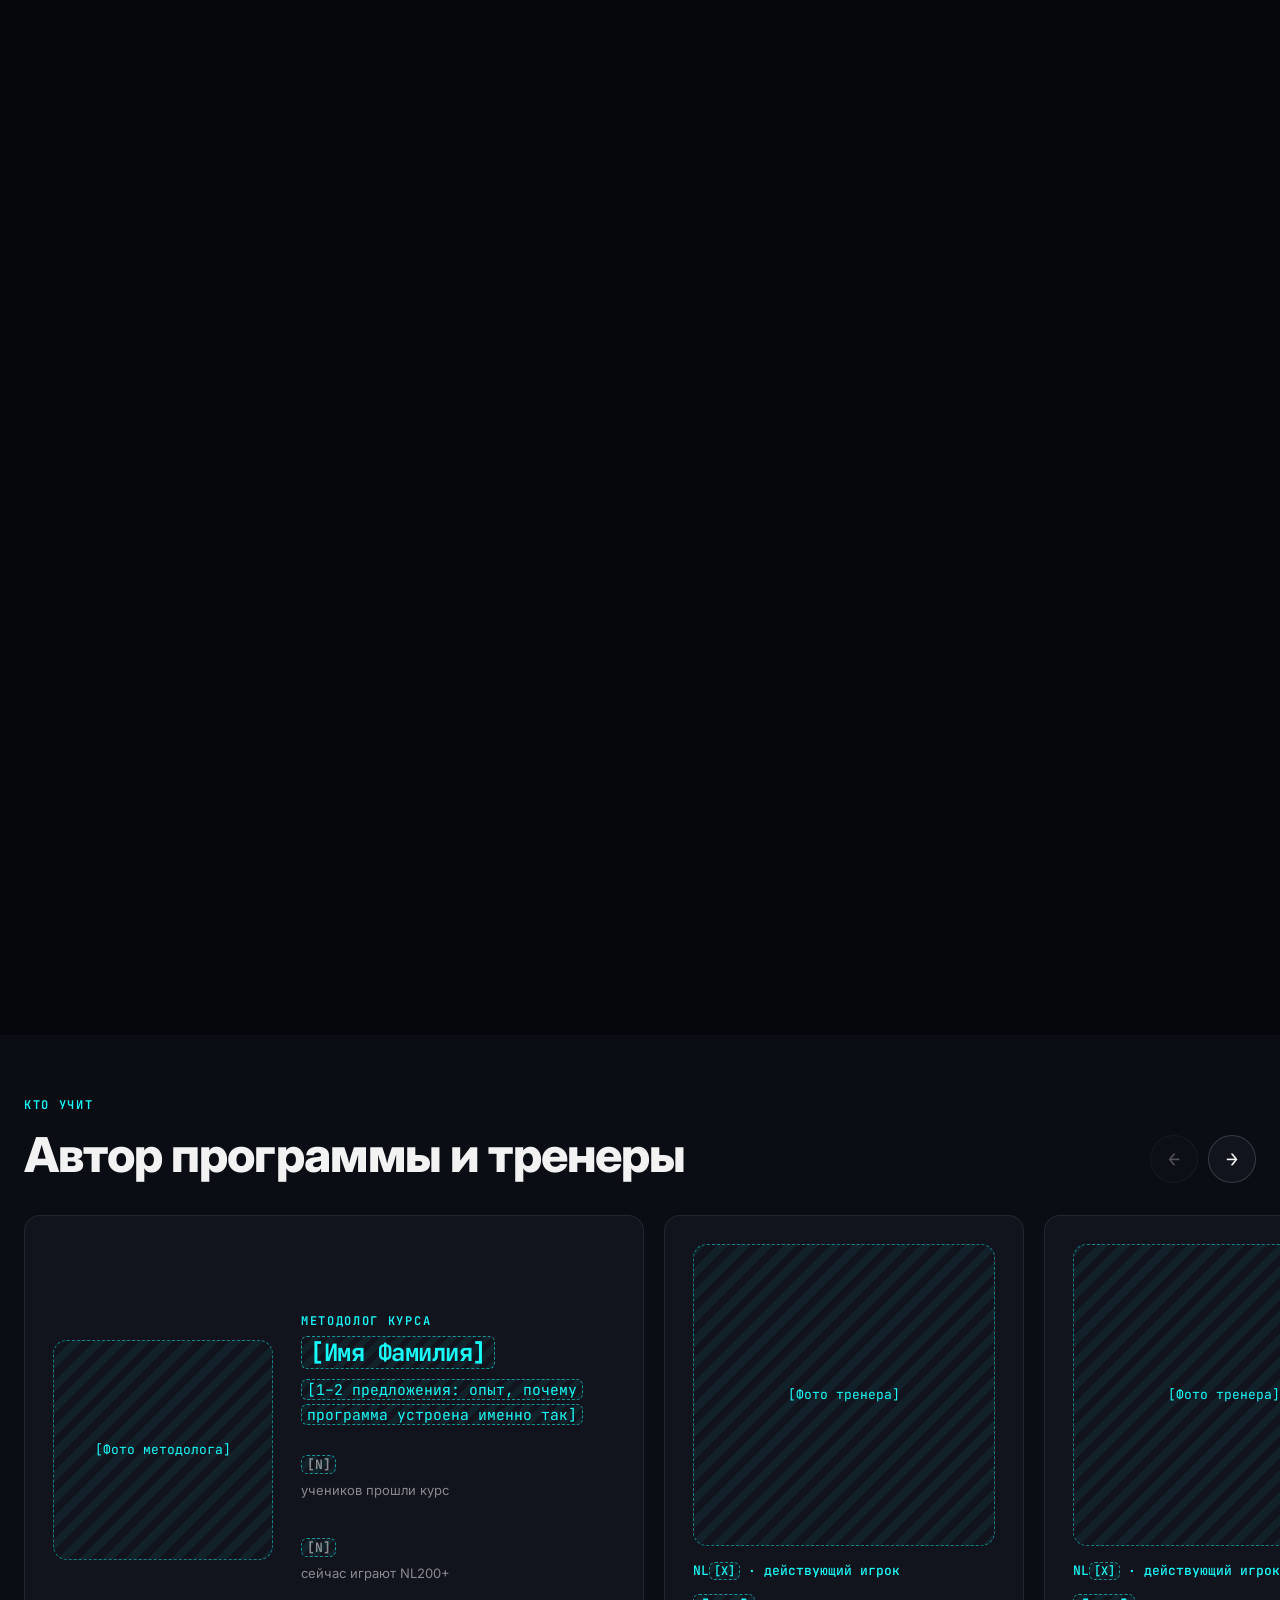
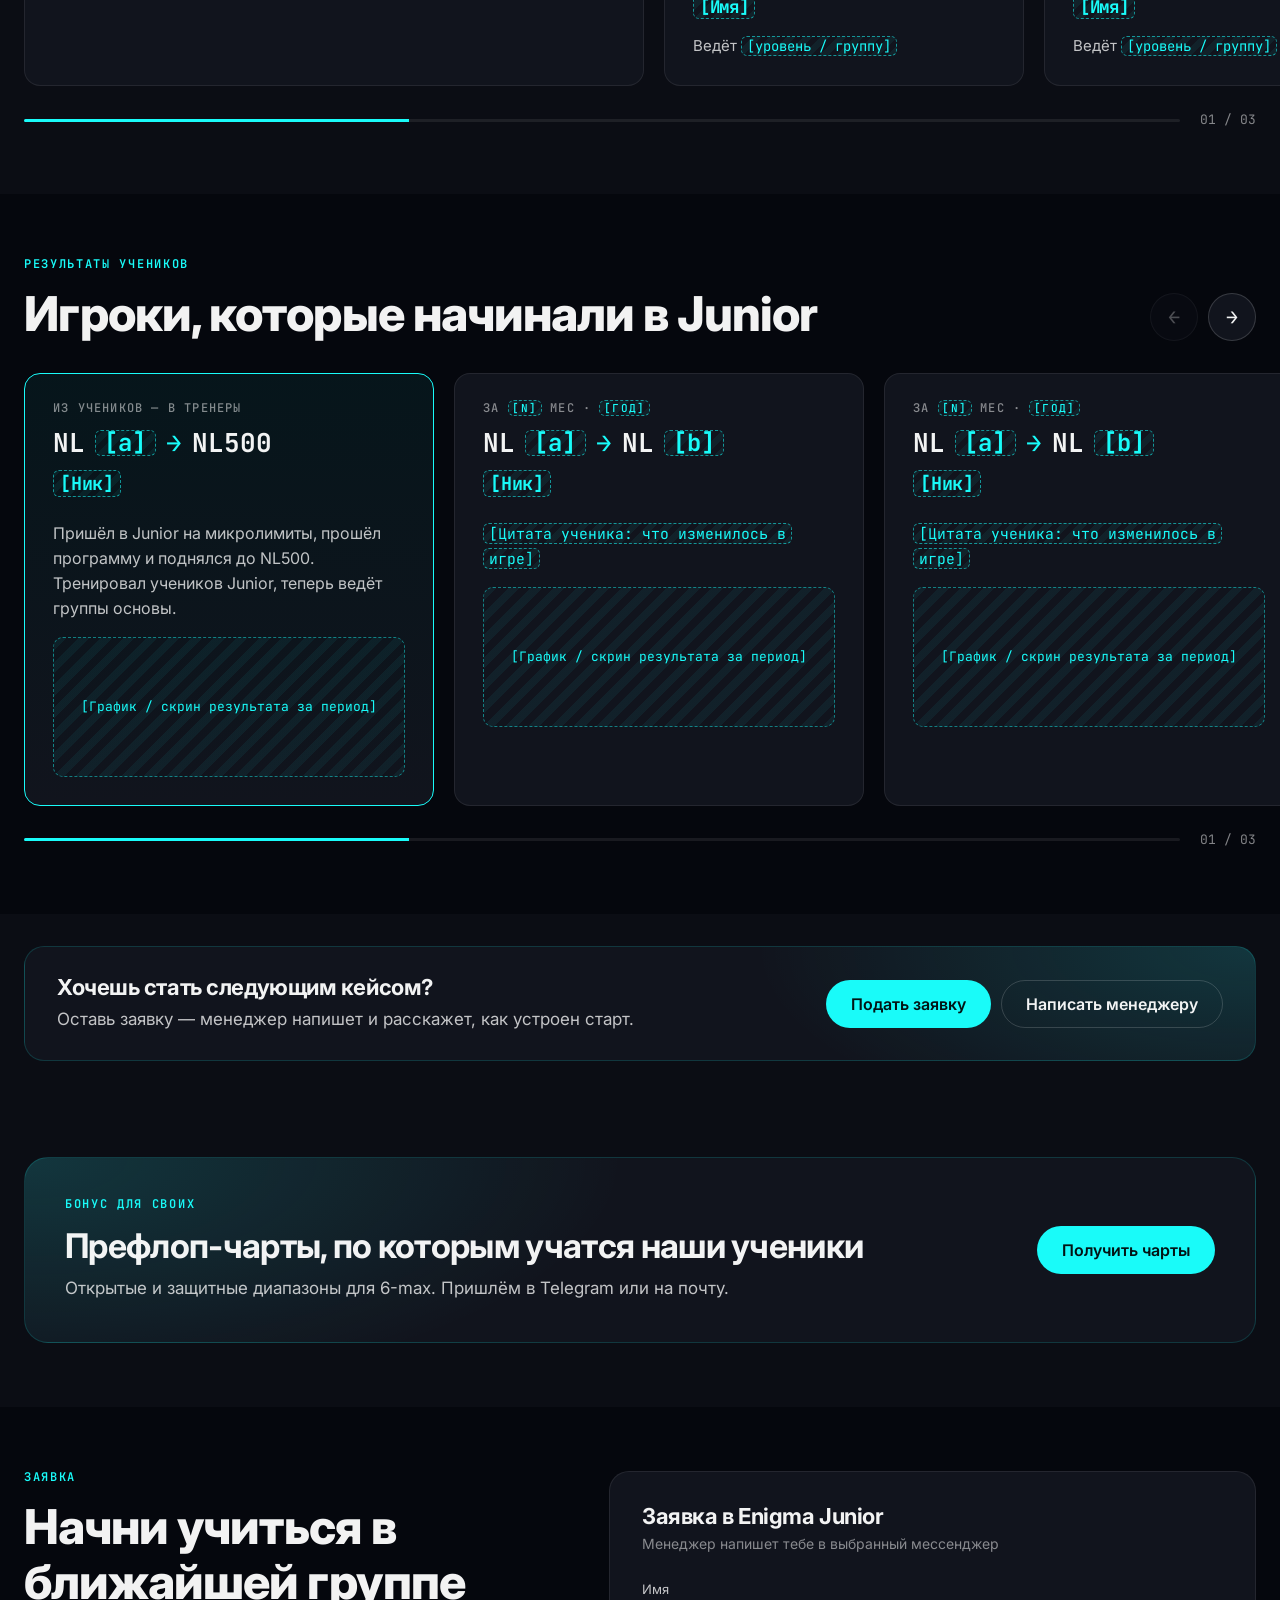
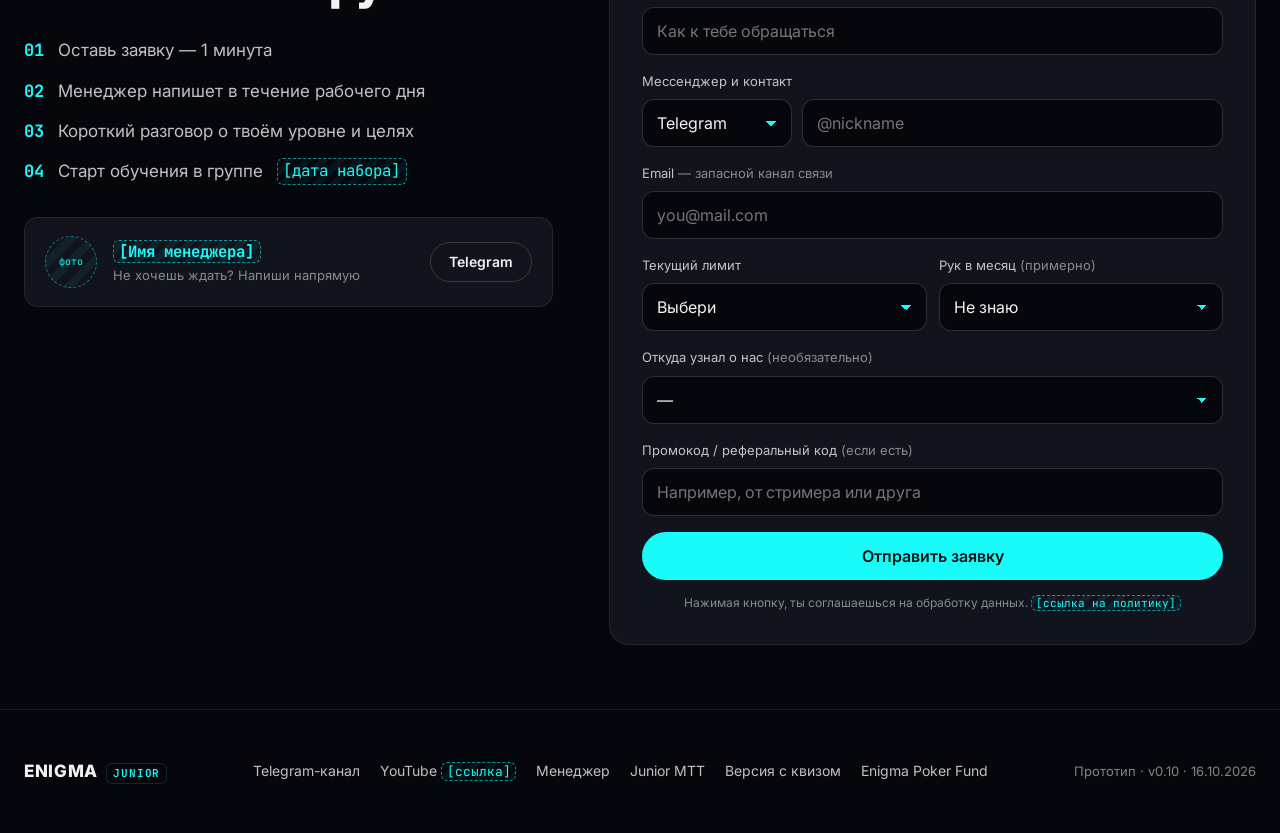
==== commit 7b2d2a3d: "Prototype v0.10: apply CTA inside pinned program block Co-Authored-By: Claude Opus 5.5 <noreply@anth" ====
--- a/index.html
+++ b/index.html
@@ -8,7 +8,7 @@
   <link rel="preconnect" href="https://fonts.googleapis.com">
   <link rel="preconnect" href="https://fonts.gstatic.com" crossorigin>
   <link href="https://fonts.googleapis.com/css2?family=Inter:wght@400;500;600;700;800&family=JetBrains+Mono:wght@400;500;600;700&display=swap" rel="stylesheet">
-  <link rel="stylesheet" href="styles.css?v=0.9">
+  <link rel="stylesheet" href="styles.css?v=0.10">
 </head>
 <body data-discipline="cash">
 
@@ -335,22 +335,16 @@
               <div class="scene-cue" data-scene-cue><span class="mouse"></span><span class="mono" data-scene-count>01 / 04</span></div>
             </div>
             </div>
-          </div>
-        </div>
-      </div>
-    </section>
-
-    <!-- Inline CTA -->
-    <section class="cta-section">
-      <div class="wrap">
-        <div class="cta-strip reveal">
-          <div>
-            <h3>Готов начать с уровня 1?</h3>
-            <p class="muted">Ближайший набор формируется сейчас. Ответим в течение рабочего дня.</p>
-          </div>
-          <div class="cta-strip-btns">
-            <button class="btn btn-primary" data-open-apply>Подать заявку</button>
-            <a class="btn btn-ghost" href="#" data-manager>Написать менеджеру</a>
+            <div class="scene-cta">
+              <div>
+                <b>Готов начать с уровня 1?</b>
+                <span class="muted">Ближайший набор формируется сейчас. Ответим в течение рабочего дня.</span>
+              </div>
+              <div class="cta-strip-btns">
+                <button class="btn btn-primary" data-open-apply>Подать заявку</button>
+                <a class="btn btn-ghost" href="#" data-manager>Написать менеджеру</a>
+              </div>
+            </div>
           </div>
         </div>
       </div>
@@ -513,7 +507,7 @@
         <a href="quiz/">Версия с квизом</a>
         <a href="https://enigmapoker.pro" target="_blank" rel="noopener">Enigma Poker Fund</a>
       </div>
-      <small>Прототип · v0.9 · 16.10.2026</small>
+      <small>Прототип · v0.10 · 16.10.2026</small>
     </div>
   </footer>
 
@@ -525,6 +519,6 @@
     <div class="form" data-apply-form data-in-modal></div>
   </div>
 
-  <script src="main.js?v=0.9"></script>
+  <script src="main.js?v=0.10"></script>
 </body>
 </html>
--- a/styles.css
+++ b/styles.css
@@ -1,5 +1,7 @@
 /**
- * Enigma Junior — prototype styles - VERSION 0.9
+ * Enigma Junior — prototype styles - VERSION 0.10
+ *
+ * v0.10 - Apply CTA inside the pinned program block (desktop)
  *
  * v0.9 - Level quiz styles for prototype B
  *
@@ -318,8 +320,21 @@
   display: flex;
   flex-direction: column;
   justify-content: center;
-  gap: 24px;
-}
+  gap: 20px;
+}
+.scene-cta {
+  display: flex;
+  align-items: center;
+  justify-content: space-between;
+  gap: 20px;
+  margin-top: 40px;
+  padding: 14px 20px;
+  border-radius: 16px;
+  border: 1px solid var(--accent-soft);
+  background: radial-gradient(400px 120px at 100% 0%, var(--accent-soft), transparent), var(--bg-card);
+}
+.scene-cta b { display: block; font-size: 18px; }
+.scene-cta span { font-size: 14px; }
 .scene-grid { display: grid; grid-template-columns: 280px 1fr; gap: 40px; align-items: center; }
 .scene-rail .trophy { display: block; }
 .scene-rail { display: grid; gap: 6px; position: relative; }
@@ -367,7 +382,7 @@
 .scene-progress { height: 3px; background: var(--line); border-radius: 3px; margin-top: 18px; overflow: hidden; }
 .scene-progress i { display: block; height: 100%; width: 0; background: var(--accent); transition: width .4s; }
 
-.scene-stage { position: relative; height: min(520px, calc(100vh - var(--header-h, 68px) - 230px)); }
+.scene-stage { position: relative; height: min(500px, calc(100vh - var(--header-h, 68px) - 330px)); }
 .scene-panel {
   position: absolute;
   inset: 0;
@@ -674,6 +689,20 @@
   .scene-panel,
   .fig-body { transition: none; }
   .mouse::after { animation: none; }
+}
+
+/* Short desktop screens: keep program + CTA on one screen */
+@media (min-width: 721px) and (max-height: 820px) {
+  .scene-sticky { gap: 12px; }
+  .scene-head .eyebrow { margin-bottom: 8px; }
+  .scene-head .section-title { font-size: 32px; }
+  .scene-stage { height: calc(100vh - var(--header-h, 68px) - 250px); }
+  .scene-panel { padding: 22px 28px; }
+  .scene-panel h3 { font-size: 24px; margin-bottom: 8px; }
+  .path-meta { margin-bottom: 14px; }
+  .path-cols li { padding: 3px 0; font-size: 14px; }
+  .scene-cue { bottom: -36px; }
+  .scene-cta { margin-top: 34px; padding: 10px 18px; }
 }
 
 /* Responsive */
@@ -735,6 +764,7 @@
   .hero-author { grid-template-columns: 72px 1fr; gap: 14px; }
   .avatar-lg { width: 72px; height: 72px; }
   .mobile-cta { display: block; }
+  .scene-cta { display: none; }
   .cta-strip { padding: 22px 20px; }
   .quiz-card { padding: 22px 18px; min-height: 0; }
   .quiz-cta .btn { width: 100%; }
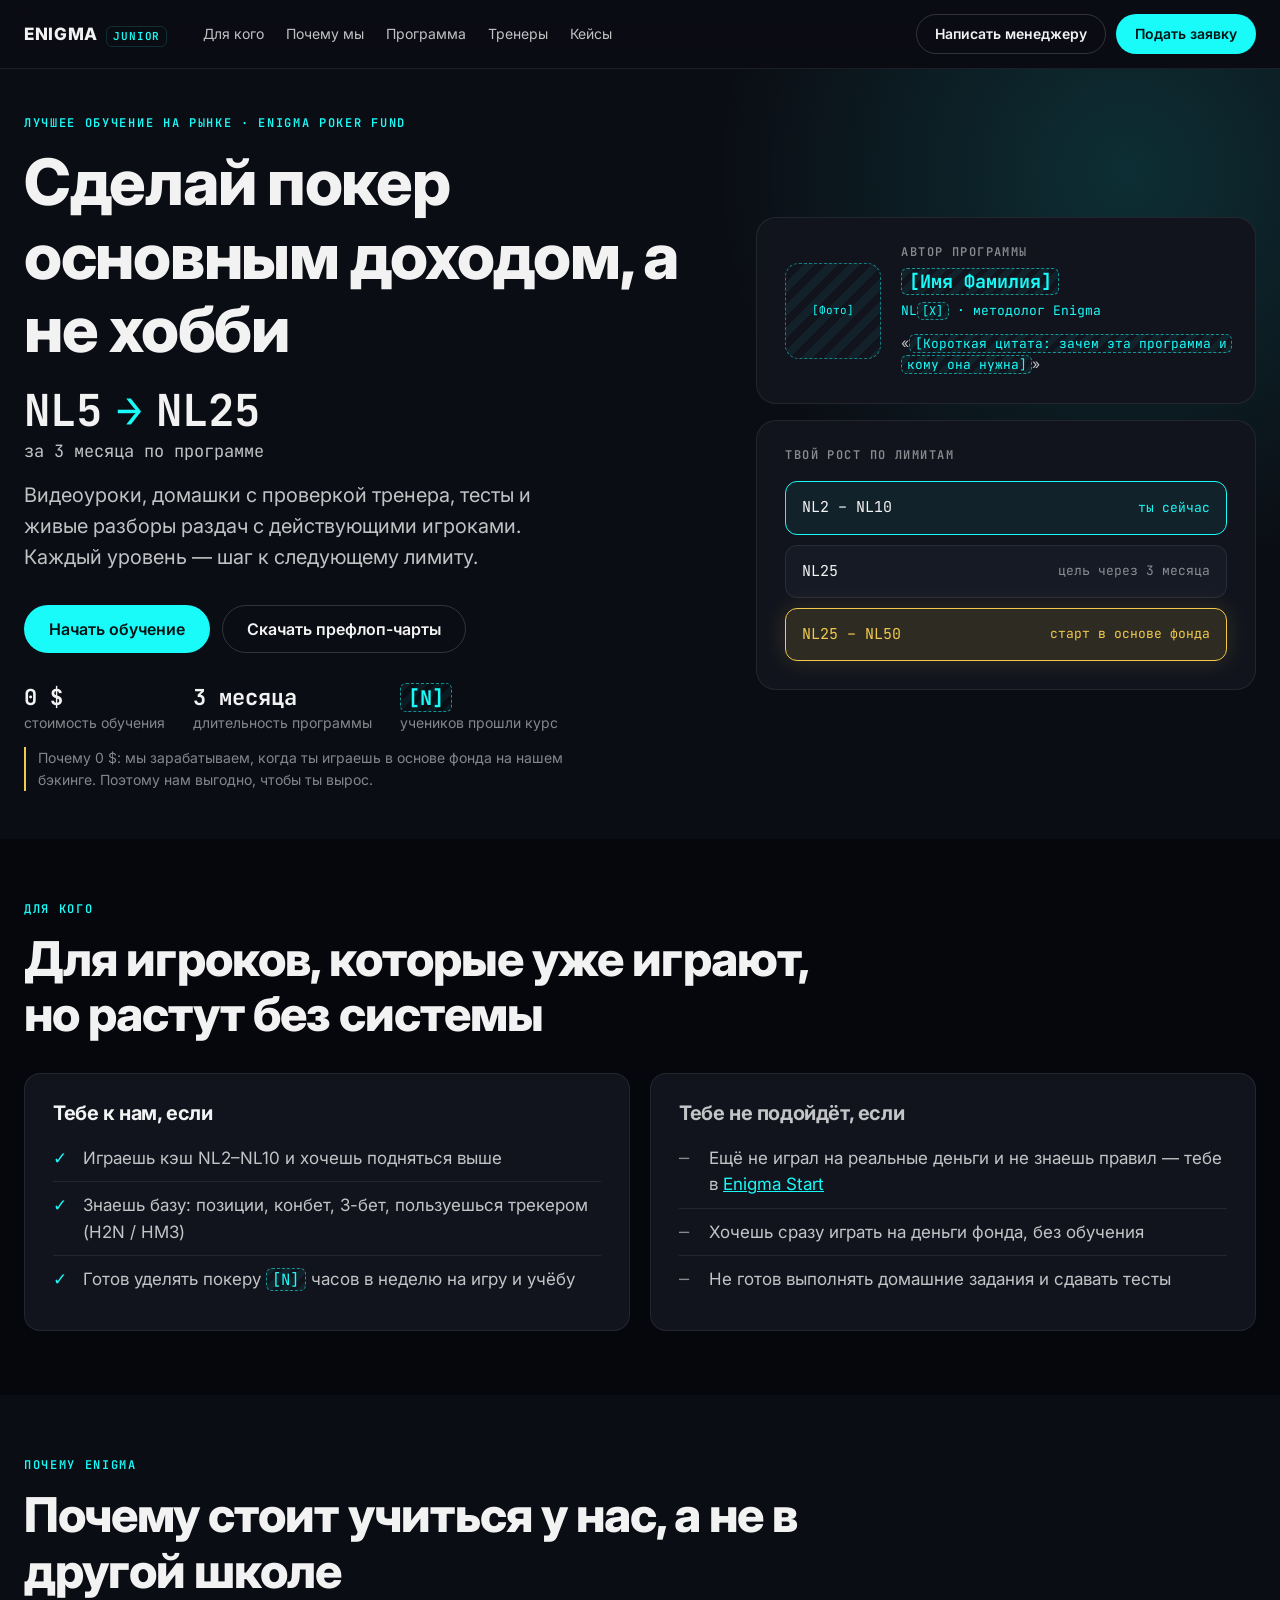
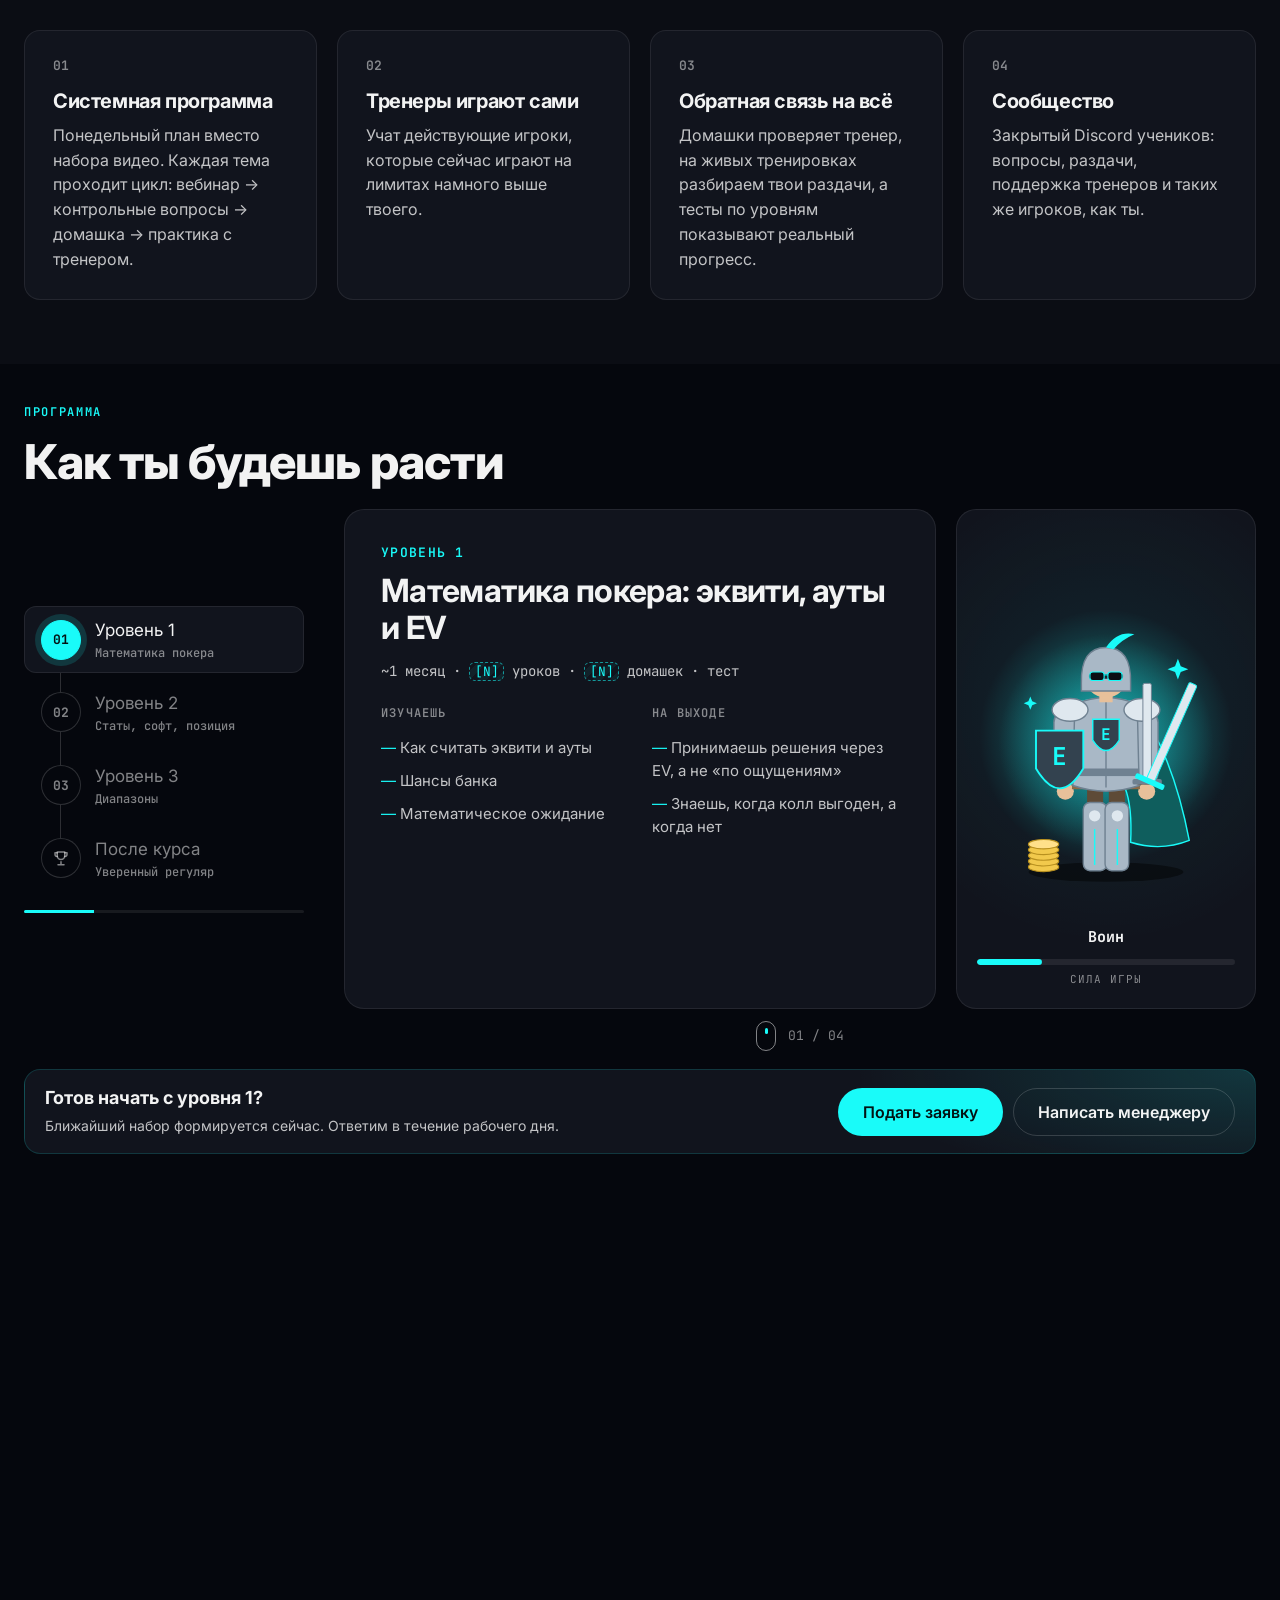
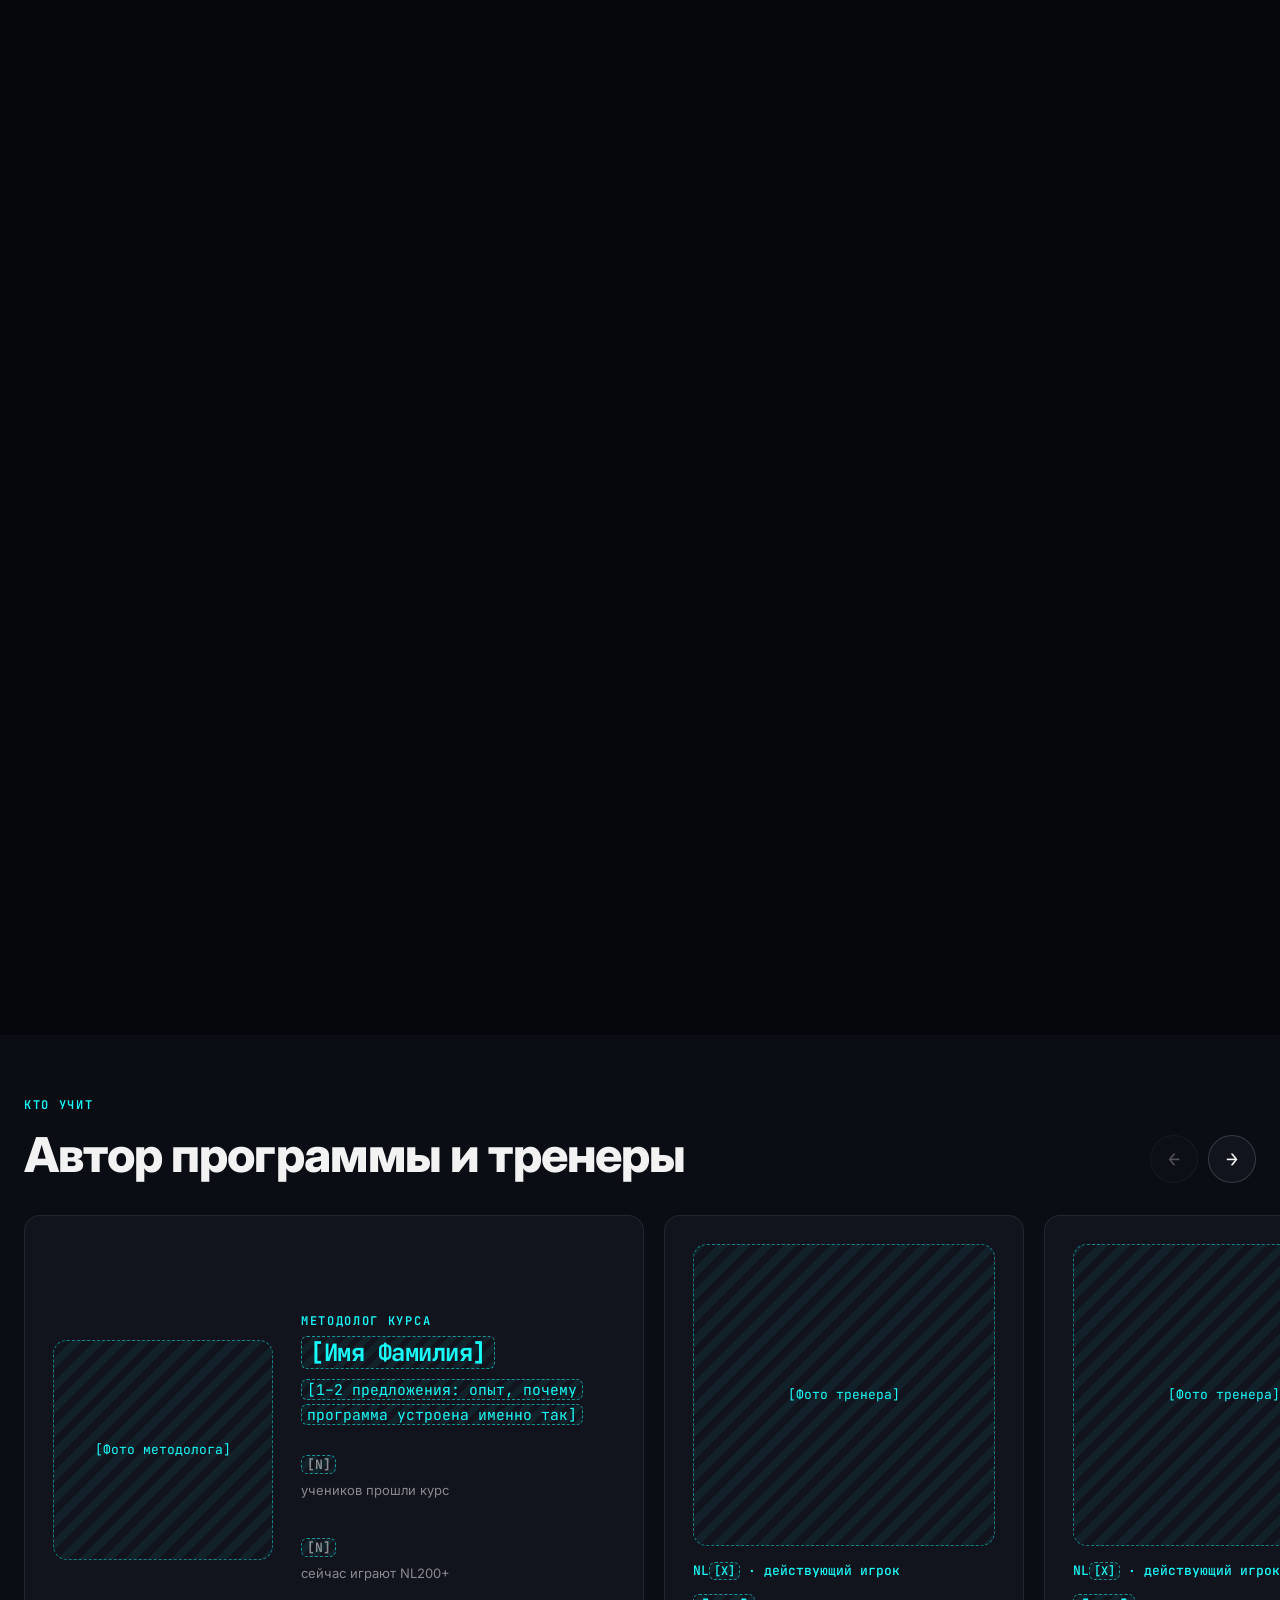
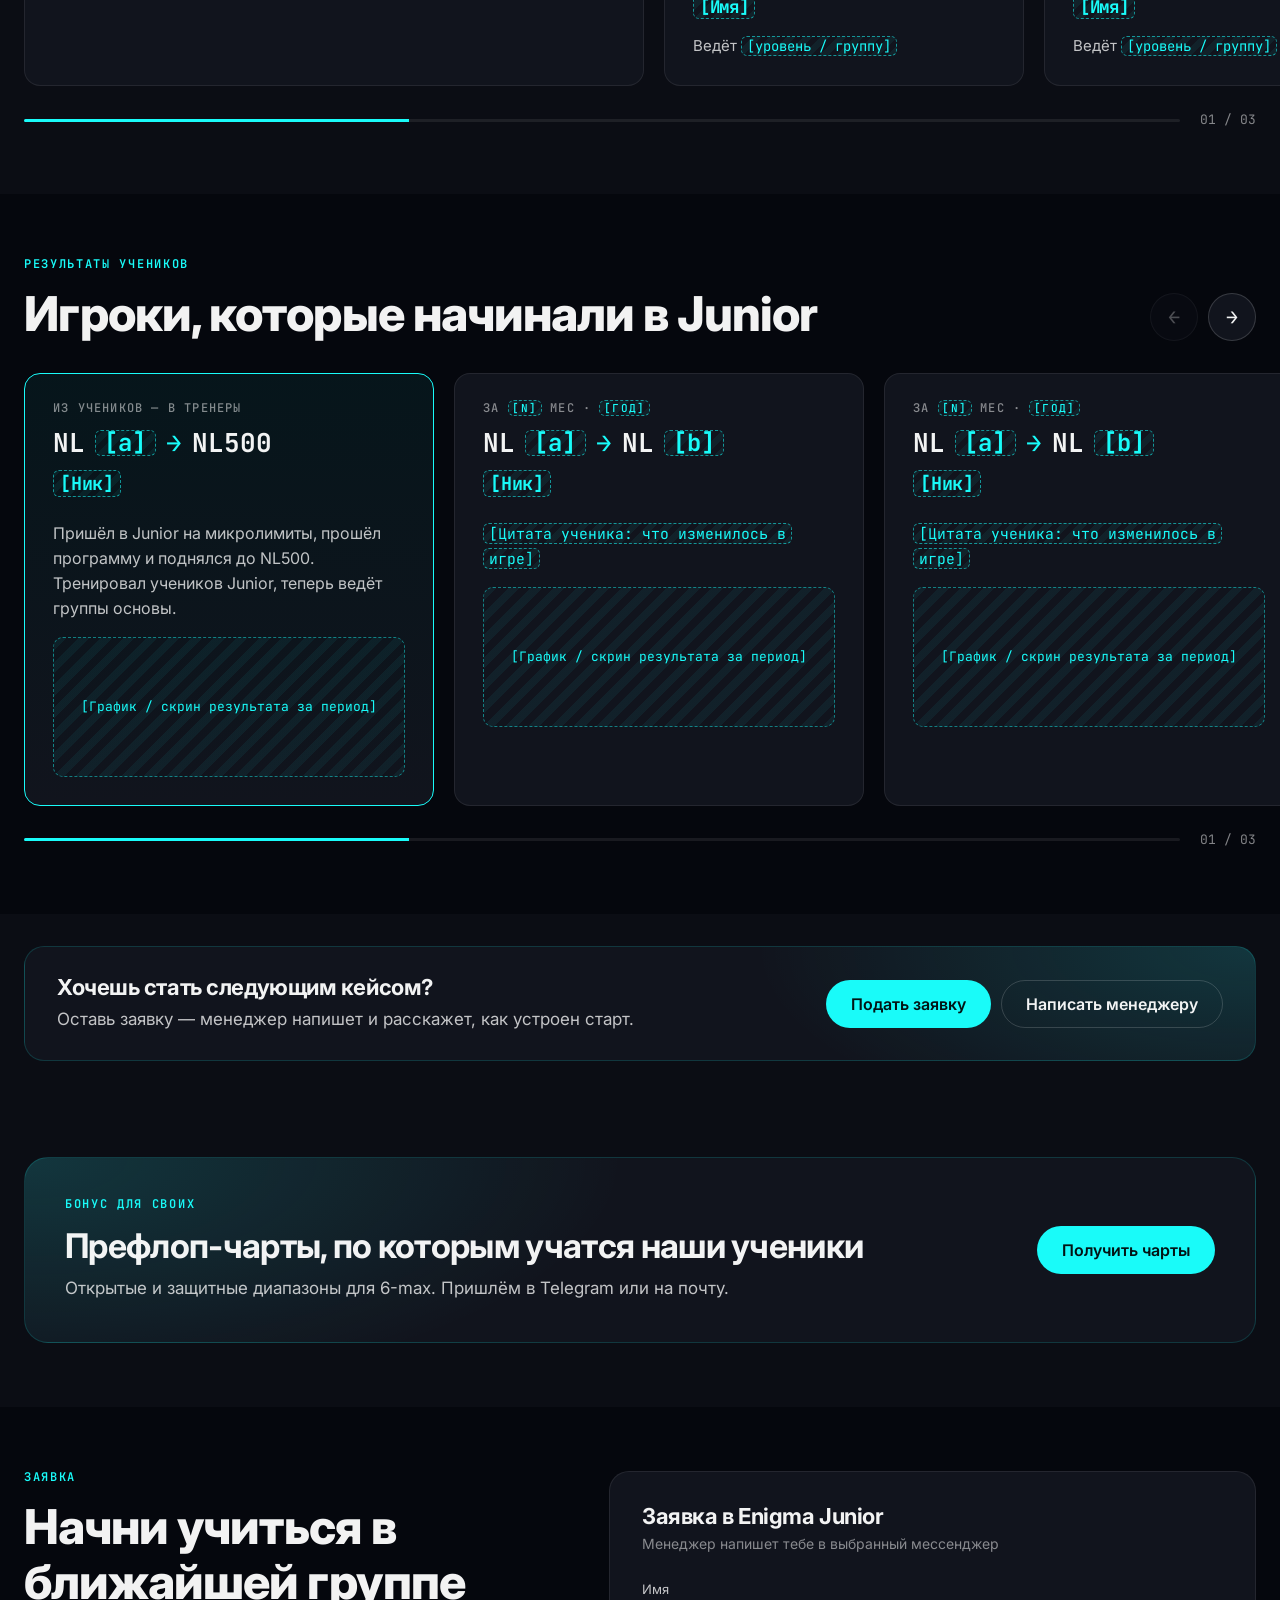
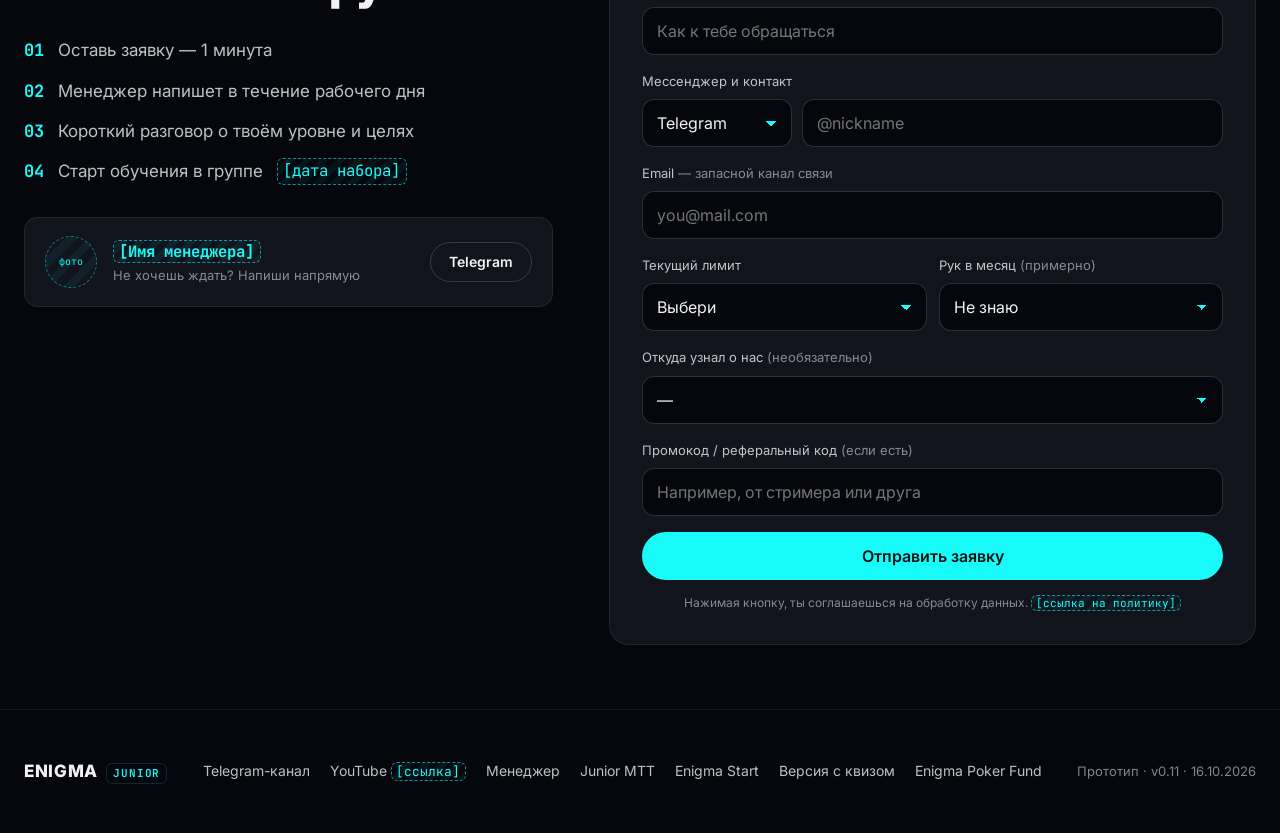
==== commit b1901378: "Prototype v0.11: Enigma Start landing (course of basics), links from Junior and quiz Co-Authored-By:" ====
--- a/index.html
+++ b/index.html
@@ -8,7 +8,7 @@
   <link rel="preconnect" href="https://fonts.googleapis.com">
   <link rel="preconnect" href="https://fonts.gstatic.com" crossorigin>
   <link href="https://fonts.googleapis.com/css2?family=Inter:wght@400;500;600;700;800&family=JetBrains+Mono:wght@400;500;600;700&display=swap" rel="stylesheet">
-  <link rel="stylesheet" href="styles.css?v=0.10">
+  <link rel="stylesheet" href="styles.css?v=0.11">
 </head>
 <body data-discipline="cash">
 
@@ -95,7 +95,7 @@
           <div class="card fit-no reveal">
             <h3>Тебе не подойдёт, если</h3>
             <ul class="fit-list">
-              <li><span class="mark">—</span><span>Ещё не играл на реальные деньги и не знаешь правил</span></li>
+              <li><span class="mark">—</span><span>Ещё не играл на реальные деньги и не знаешь правил — тебе в <a class="accent" href="start/">Enigma Start</a></span></li>
               <li><span class="mark">—</span><span>Хочешь сразу играть на деньги фонда, без обучения</span></li>
               <li><span class="mark">—</span><span>Не готов выполнять домашние задания и сдавать тесты</span></li>
             </ul>
@@ -504,10 +504,11 @@
         <a href="#" target="_blank" rel="noopener">YouTube <span class="ph">[ссылка]</span></a>
         <a href="#" data-manager>Менеджер</a>
         <a href="mtt/">Junior MTT</a>
+        <a href="start/">Enigma Start</a>
         <a href="quiz/">Версия с квизом</a>
         <a href="https://enigmapoker.pro" target="_blank" rel="noopener">Enigma Poker Fund</a>
       </div>
-      <small>Прототип · v0.10 · 16.10.2026</small>
+      <small>Прототип · v0.11 · 16.10.2026</small>
     </div>
   </footer>
 
@@ -519,6 +520,6 @@
     <div class="form" data-apply-form data-in-modal></div>
   </div>
 
-  <script src="main.js?v=0.10"></script>
+  <script src="main.js?v=0.11"></script>
 </body>
 </html>
--- a/styles.css
+++ b/styles.css
@@ -1,5 +1,7 @@
 /**
- * Enigma Junior — prototype styles - VERSION 0.10
+ * Enigma Junior — prototype styles - VERSION 0.11
+ *
+ * v0.11 - Enigma Start page: price / deposit block, honesty note, consent checkbox
  *
  * v0.10 - Apply CTA inside the pinned program block (desktop)
  *
@@ -704,6 +706,27 @@
   .scene-cue { bottom: -36px; }
   .scene-cta { margin-top: 34px; padding: 10px 18px; }
 }
+
+/* Enigma Start */
+.logo-tag.start { color: var(--gold); border-color: rgba(242, 201, 76, .4); }
+.field-check label { display: flex; gap: 10px; align-items: flex-start; font-size: 13px; line-height: 1.45; cursor: pointer; }
+.field-check input { margin-top: 2px; accent-color: var(--accent); width: 16px; height: 16px; flex: none; }
+.price-grid { display: grid; grid-template-columns: 1fr 1.3fr; gap: 20px; margin-top: 32px; }
+.price-card { display: flex; flex-direction: column; gap: 14px; }
+.price-sum { font: 700 48px/1 var(--mono); color: var(--text); }
+.price-card ul li { padding: 6px 0; color: var(--text-2); border-bottom: 1px solid var(--line); }
+.price-card ul li:last-child { border-bottom: 0; }
+.price-card ul li::before { content: "— "; color: var(--accent); }
+.deposit-card { border-color: var(--gold); background: radial-gradient(500px 200px at 100% 0%, var(--gold-soft), transparent), var(--bg-card); }
+.deposit-card .eyebrow { color: var(--gold); }
+.deposit-flow { display: grid; gap: 10px; margin: 20px 0; padding: 0; list-style: none; }
+.deposit-flow li { display: flex; gap: 14px; align-items: baseline; color: var(--text-2); }
+.deposit-flow b { font: 700 13px/1 var(--mono); color: var(--gold); flex: none; width: 24px; }
+.qa { margin-top: 24px; display: grid; gap: 14px; }
+.qa div { padding: 18px 22px; border-radius: var(--radius); border: 1px solid var(--line); background: var(--bg-card-2); }
+.qa b { display: block; margin-bottom: 6px; }
+.qa p { color: var(--text-2); font-size: 15px; }
+.stream-card { border-color: var(--accent-soft); }
 
 /* Responsive */
 @media (max-width: 1024px) {
@@ -770,4 +793,6 @@
   .quiz-cta .btn { width: 100%; }
   .cta-strip-btns, .cta-strip-btns .btn { width: 100%; }
   .hero-facts { gap: 20px; }
-}
+  .price-grid { grid-template-columns: 1fr; }
+  .price-sum { font-size: 40px; }
+}
